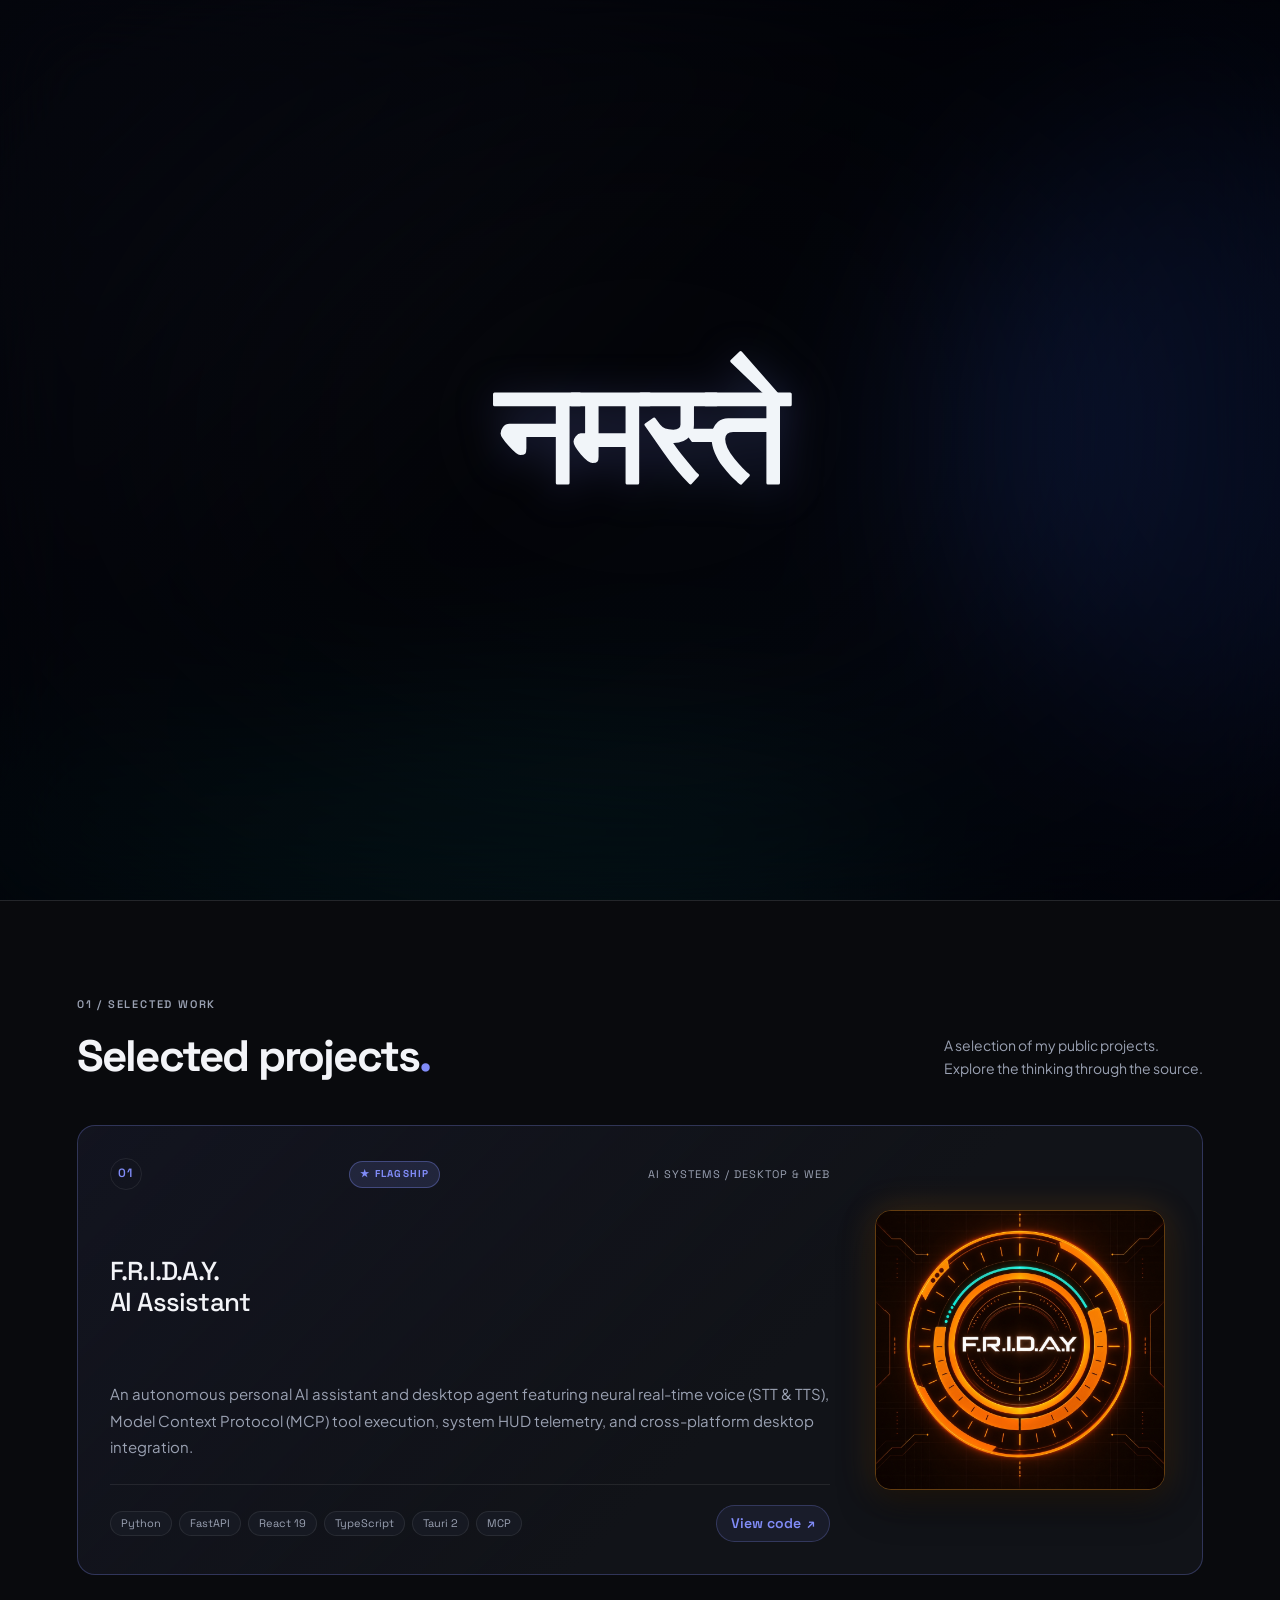
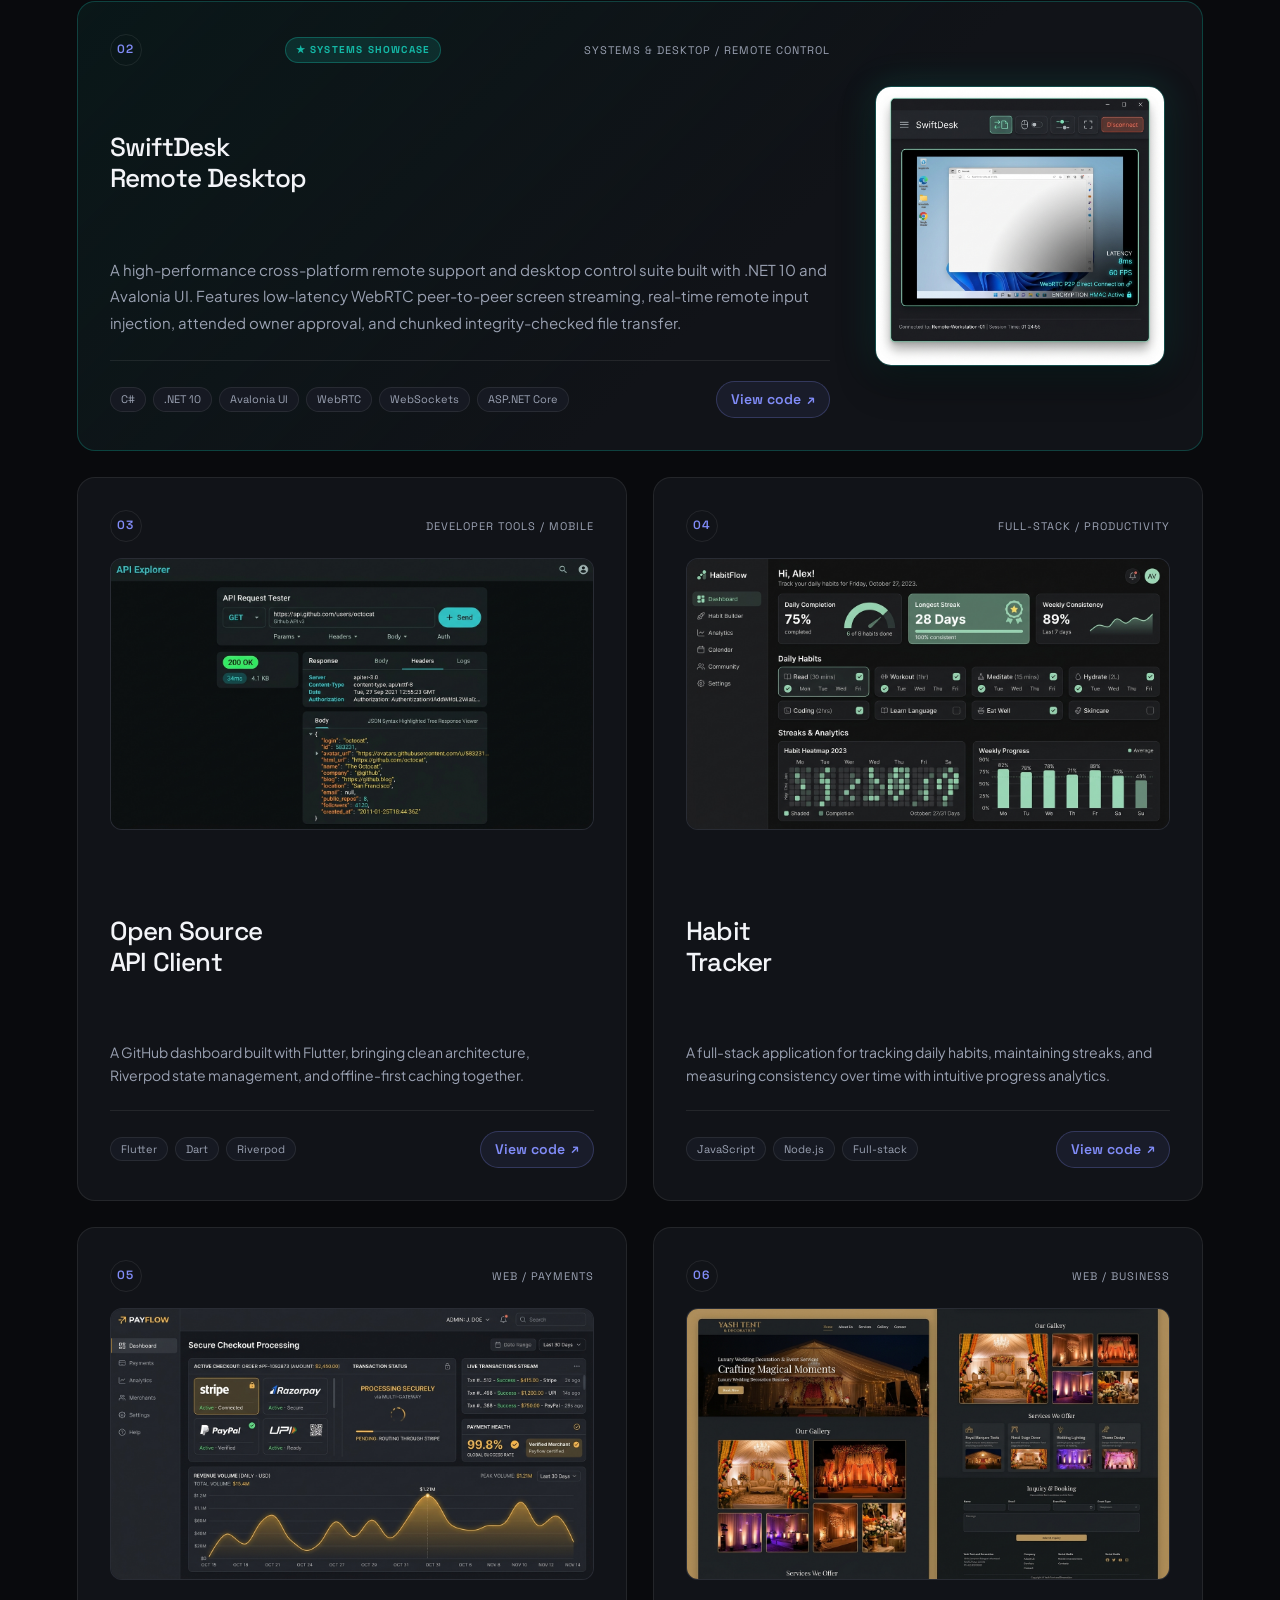
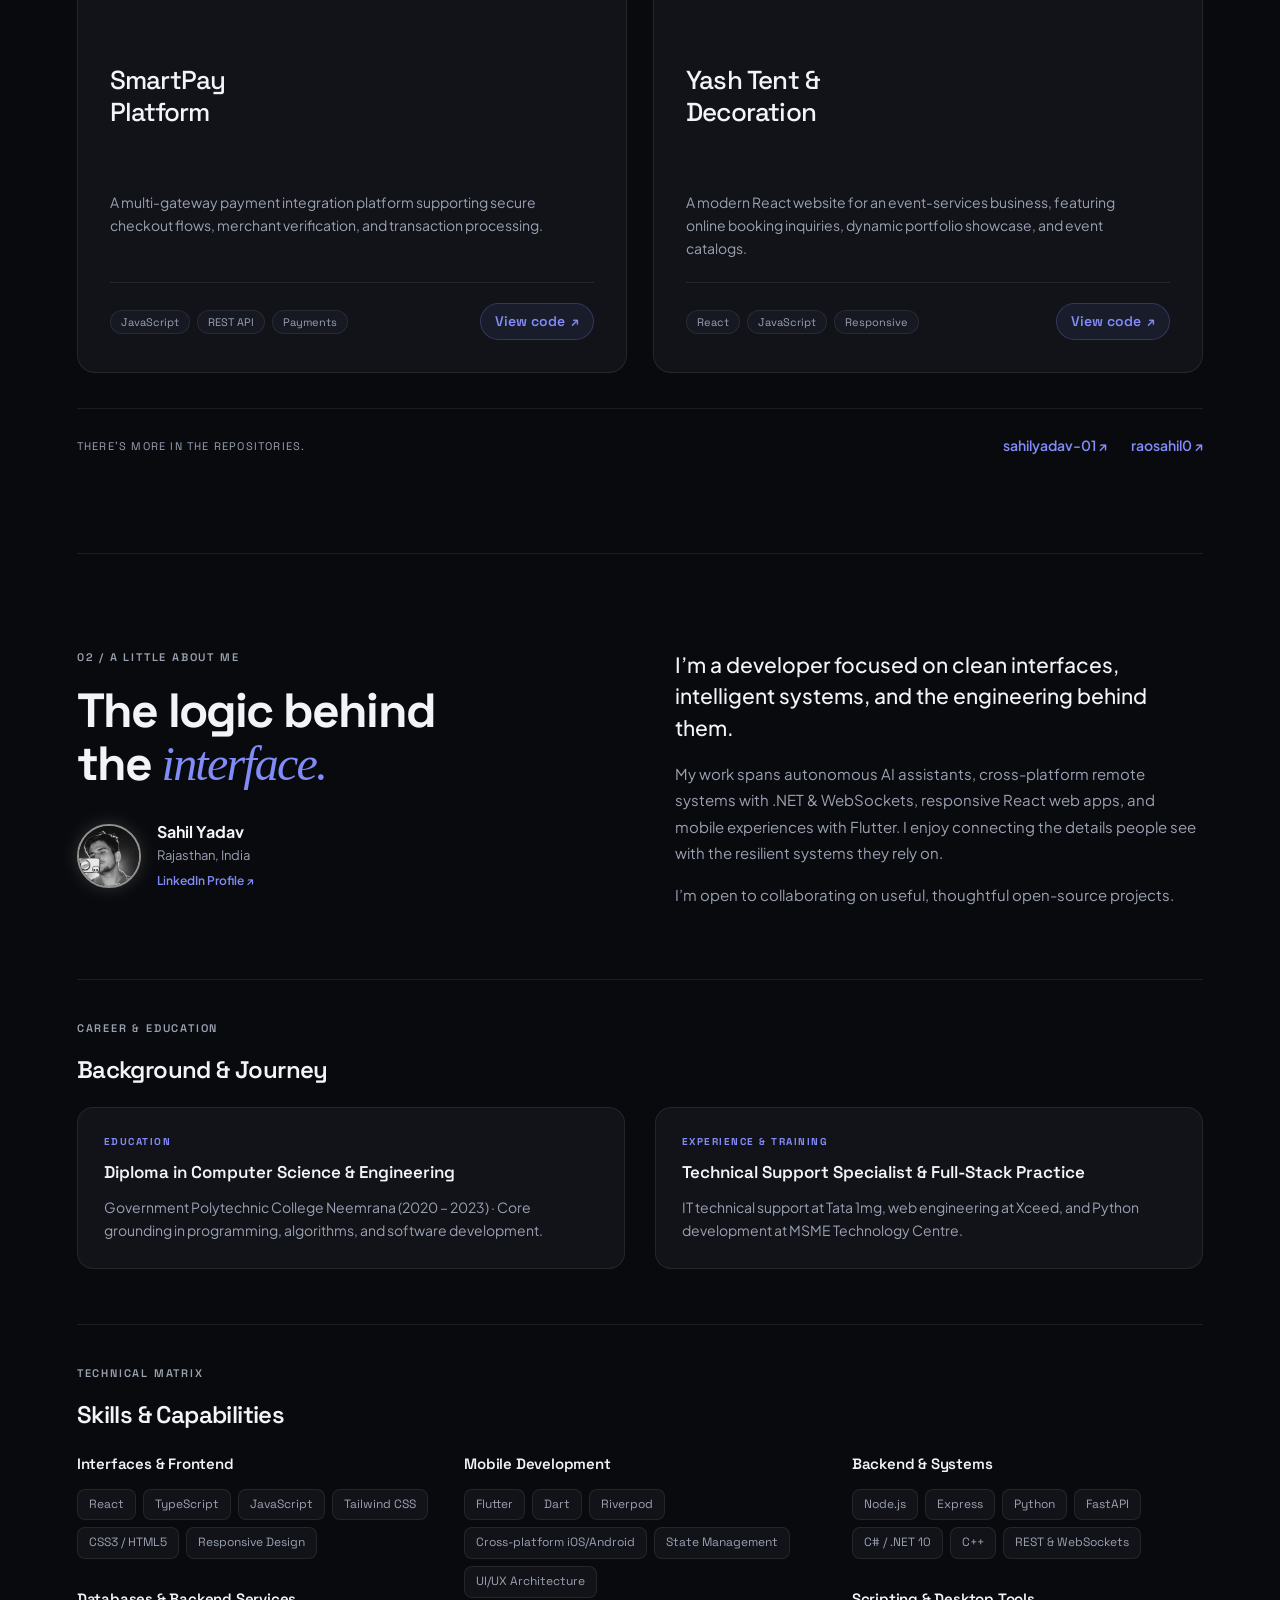
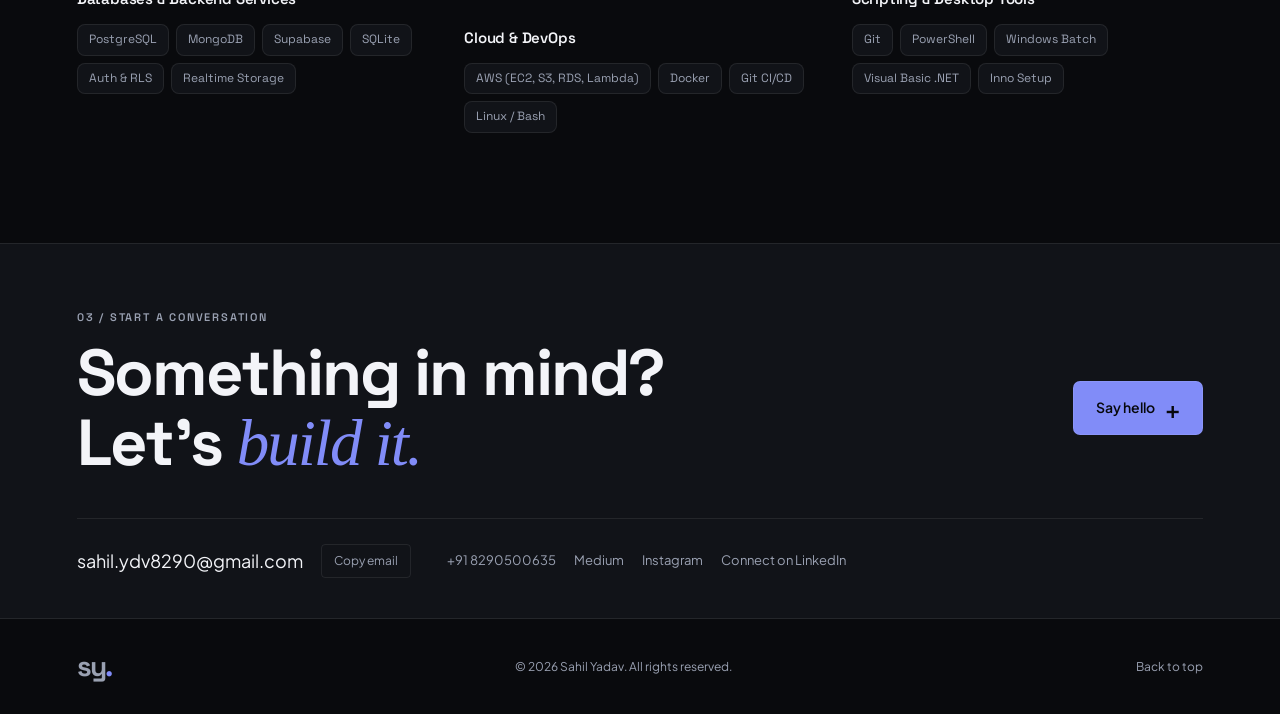
==== index.html @ 68a93dd6 "style: revert contact section and copy email button to original clean styling" ====
<!doctype html>
<html lang="en" data-theme="dark">
<head>
  <meta charset="utf-8">
  <meta name="viewport" content="width=device-width,initial-scale=1">
  <title>Sahil Yadav — Full-Stack, AI Systems &amp; Flutter Developer | Portfolio</title>
  <meta name="description" content="Official portfolio of Sahil Yadav — Full-Stack, AI Systems, and Flutter Developer in Rajasthan, India. Explore autonomous AI agents, SwiftDesk remote desktop, web apps, and open-source software.">
  <meta name="keywords" content="Sahil Yadav, Sahil Yadav Developer, Sahil Yadav Portfolio, Full Stack Developer, Flutter Developer, AI Engineer, Python FastAPI, React, Node.js, C# .NET, Rajasthan India">
  <meta name="author" content="Sahil Yadav">
  <meta name="robots" content="index, follow, max-snippet:-1, max-image-preview:large, max-video-preview:-1">
  <meta name="theme-color" content="#101110">
  <link rel="canonical" href="https://sahilyadav-portfolio.vercel.app/">

  <!-- Google Search Console Verification -->
  <meta name="google-site-verification" content="google6fce84cfe983184e">

  <!-- Open Graph / Facebook / LinkedIn / Discord -->
  <meta property="og:type" content="website">
  <meta property="og:site_name" content="Sahil Yadav Portfolio">
  <meta property="og:url" content="https://sahilyadav-portfolio.vercel.app/">
  <meta property="og:title" content="Sahil Yadav — Full-Stack, AI Systems &amp; Flutter Developer">
  <meta property="og:description" content="Explore autonomous AI assistants, SwiftDesk remote desktop, web applications, and mobile projects built by Sahil Yadav.">
  <meta property="og:image" content="https://sahilyadav-portfolio.vercel.app/assets/friday-core.jpg">
  <meta property="og:image:alt" content="Sahil Yadav Developer Portfolio Showcase">
  <meta property="og:locale" content="en_US">

  <!-- Twitter Card -->
  <meta name="twitter:card" content="summary_large_image">
  <meta name="twitter:url" content="https://sahilyadav-portfolio.vercel.app/">
  <meta name="twitter:title" content="Sahil Yadav — Full-Stack, AI Systems &amp; Flutter Developer">
  <meta name="twitter:description" content="Explore autonomous AI assistants, SwiftDesk remote desktop, web applications, and mobile projects built by Sahil Yadav.">
  <meta name="twitter:image" content="https://sahilyadav-portfolio.vercel.app/assets/friday-core.jpg">

  <!-- Structured Data (JSON-LD) for Search Engines -->
  <script type="application/ld+json">
  {
    "@context": "https://schema.org",
    "@graph": [
      {
        "@type": "WebSite",
        "@id": "https://sahilyadav-portfolio.vercel.app/#website",
        "url": "https://sahilyadav-portfolio.vercel.app/",
        "name": "Sahil Yadav Portfolio",
        "description": "Portfolio of Sahil Yadav — Full-Stack, AI Systems & Flutter Developer",
        "inLanguage": "en-US"
      },
      {
        "@type": "Person",
        "@id": "https://sahilyadav-portfolio.vercel.app/#person",
        "name": "Sahil Yadav",
        "url": "https://sahilyadav-portfolio.vercel.app/",
        "jobTitle": "Full-Stack & AI Systems Developer",
        "sameAs": [
          "https://github.com/sahilyadav-01",
          "https://www.linkedin.com/in/sahil-yadav-54a984214/"
        ],
        "knowsAbout": [
          "Python",
          "FastAPI",
          "React",
          "Flutter",
          "Node.js",
          "TypeScript",
          "C#",
          ".NET",
          "Docker",
          "AWS",
          "PostgreSQL",
          "Supabase",
          "Model Context Protocol",
          "Autonomous AI Agents"
        ],
        "address": {
          "@type": "PostalAddress",
          "addressRegion": "Rajasthan",
          "addressCountry": "IN"
        }
      },
      {
        "@type": "ProfilePage",
        "@id": "https://sahilyadav-portfolio.vercel.app/#profilepage",
        "url": "https://sahilyadav-portfolio.vercel.app/",
        "name": "Sahil Yadav — Developer Profile",
        "mainEntity": {
          "@id": "https://sahilyadav-portfolio.vercel.app/#person"
        }
      }
    ]
  }
  </script>

  <link rel="icon" href="favicon.svg" type="image/svg+xml">
  <link rel="stylesheet" href="styles.css"><link rel="stylesheet" href="refined.css">
  <script src="script.js?v=2" defer></script>
</head>
<body class="intro-active">
  <div class="welcome-screen" id="welcome-screen" role="status" aria-label="Welcome. Hello." tabindex="0">
    <div class="welcome-glow welcome-glow-side" aria-hidden="true"></div>
    <div class="welcome-glow welcome-glow-bottom" aria-hidden="true"></div>
    <svg class="welcome-hello" viewBox="0 0 520 210" aria-hidden="true">
      <text class="hello-outline" x="50%" y="68%" text-anchor="middle">Hello</text>
      <text class="hello-fill" x="50%" y="68%" text-anchor="middle">Hello</text>
    </svg>
  </div>
  <a class="skip" href="#main">Skip to content</a>
  <header class="header wrap">
    <a class="logo" href="#" aria-label="Sahil Yadav home">sy<span>.</span></a>
    <nav aria-label="Main navigation"><a href="#work">Work</a><a href="#about">About</a><a class="nav-contact" href="#contact">Let’s talk <span aria-hidden="true">+</span></a><button class="theme-toggle" id="theme-toggle" type="button" aria-label="Switch to light theme" aria-pressed="false"><span aria-hidden="true">◐</span> <span id="theme-label">Light</span></button></nav>
  </header>
  <main id="main">
    <section class="hero wrap" aria-labelledby="hero-title">
      <div class="hero-layout">
        <div class="hero-copy">
          <div class="hero-status-pill">
            <span class="status-pulse" aria-hidden="true"></span>
            <span class="status-label">AVAILABLE FOR NEW OPPORTUNITIES</span>
          </div>
          <h1 id="hero-title">Sahil Yadav<span class="lime">.</span></h1>
          <p class="hero-statement">From the first pixel<br>to the <span class="serif">last line of code.</span></p>
          <p class="hero-description">I build considered web, mobile, and autonomous AI experiences.<br>Clean interfaces. Thoughtful architecture. Useful software.</p>
          <div class="hero-actions">
            <a class="button" href="#work"><span>Discover my work</span> <span class="btn-arrow" aria-hidden="true">→</span></a>
            <a class="secondary-button" href="#contact">Get in touch</a>
          </div>
          <div class="hero-location">RAJASTHAN, INDIA <span> / </span> BUILDING ACROSS WEB, MOBILE &amp; AI</div>
        </div>
        <aside class="profile-card" aria-label="Developer profile">
          <div class="card-caption"><span>THE DEVELOPER</span><span>01 / SY</span></div>
          <div class="profile-avatar-wrap">
            <img class="profile-avatar" src="assets/sahil-profile-cropped.jpg" alt="Portrait of Sahil Yadav" width="180" height="180" fetchpriority="high">
            <span class="avatar-glow" aria-hidden="true"></span>
          </div>
          <h2>Sahil Yadav</h2>
          <p>Developer. Problem solver. Builder.</p>
          <div class="profile-stack"><span>React</span><span>Flutter</span><span>Node.js</span><span>Python</span><span>C# / .NET</span></div>
          <div class="profile-card-footer"><span>Open-source work</span><a href="https://github.com/sahilyadav-01" target="_blank" rel="noopener noreferrer">Explore GitHub ↗</a></div>
        </aside>
      </div>
      <div class="hero-foot"><span>DESIGNED WITH INTENT. BUILT WITH CARE.</span><span>SCROLL TO DISCOVER ↓</span></div>
    </section>
    <div class="stack-strip" aria-label="Core technologies"><div class="wrap"><span>React</span><span class="asterisk" aria-hidden="true">✳</span><span>Python</span><span class="asterisk" aria-hidden="true">✳</span><span>Flutter</span><span class="asterisk" aria-hidden="true">✳</span><span>Node.js</span><span class="asterisk" aria-hidden="true">✳</span><span>TypeScript</span><span class="asterisk" aria-hidden="true">✳</span><span>C# / .NET</span><span class="asterisk" aria-hidden="true">✳</span><span>C++</span><span class="asterisk" aria-hidden="true">✳</span><span>AWS</span><span class="asterisk" aria-hidden="true">✳</span><span>Docker</span><span class="asterisk" aria-hidden="true">✳</span><span>PostgreSQL</span><span class="asterisk" aria-hidden="true">✳</span><span>Supabase</span></div></div>
    <section id="work" class="work wrap" aria-labelledby="work-title">
      <div class="section-head"><div><p class="eyebrow">01 / SELECTED WORK</p><h2 id="work-title">Selected projects<span class="lime">.</span></h2></div><p>A selection of my public projects.<br>Explore the thinking through the source.</p></div>
      <div class="projects">
        <article class="project featured has-media">
          <div class="project-main">
            <div class="project-top"><span class="project-index">01</span><span class="featured-badge">★ FLAGSHIP</span><span class="category">AI SYSTEMS / DESKTOP &amp; WEB</span></div>
            <div class="project-title"><h3>F.R.I.D.A.Y.<br>AI Assistant</h3></div>
            <p>An autonomous personal AI assistant and desktop agent featuring neural real-time voice (STT &amp; TTS), Model Context Protocol (MCP) tool execution, system HUD telemetry, and cross-platform desktop integration.</p>
            <div class="project-bottom"><div class="tags"><span>Python</span><span>FastAPI</span><span>React 19</span><span>TypeScript</span><span>Tauri 2</span><span>MCP</span></div><a class="code-link" href="https://github.com/sahilyadav-01/Project-Friday" target="_blank" rel="noopener noreferrer"><span>View code</span> <span class="arrow-diag" aria-hidden="true">↗</span><span class="sr-only"> for F.R.I.D.A.Y. AI Assistant (opens in a new tab)</span></a></div>
          </div>
          <div class="project-media">
            <img src="assets/friday-core.jpg" alt="F.R.I.D.A.Y. Neural Core HUD Preview" width="280" height="280" loading="lazy">
          </div>
        </article>
        <article class="project featured has-media">
          <div class="project-main">
            <div class="project-top"><span class="project-index">02</span><span class="featured-badge">★ SYSTEMS SHOWCASE</span><span class="category">SYSTEMS &amp; DESKTOP / REMOTE CONTROL</span></div>
            <div class="project-title"><h3>SwiftDesk<br>Remote Desktop</h3></div>
            <p>A high-performance cross-platform remote support and desktop control suite built with .NET 10 and Avalonia UI. Features low-latency WebRTC peer-to-peer screen streaming, real-time remote input injection, attended owner approval, and chunked integrity-checked file transfer.</p>
            <div class="project-bottom"><div class="tags"><span>C#</span><span>.NET 10</span><span>Avalonia UI</span><span>WebRTC</span><span>WebSockets</span><span>ASP.NET Core</span></div><a class="code-link" href="https://github.com/sahilyadav-01/SwiftDesk" target="_blank" rel="noopener noreferrer"><span>View code</span> <span class="arrow-diag" aria-hidden="true">↗</span><span class="sr-only"> for SwiftDesk Remote Desktop (opens in a new tab)</span></a></div>
          </div>
          <div class="project-media">
            <img src="assets/swiftdesk-preview.jpg" alt="SwiftDesk Remote Desktop Session Preview" width="280" height="280" loading="lazy">
          </div>
        </article>
        <article class="project">
          <div class="project-top"><span class="project-index">03</span><span class="category">DEVELOPER TOOLS / MOBILE</span></div>
          <div class="project-thumb">
            <img src="assets/apiclient-preview.jpg" alt="Open Source API Client Preview" width="560" height="315" loading="lazy">
          </div>
          <div class="project-title"><h3>Open Source<br>API Client</h3></div>
          <p>A GitHub dashboard built with Flutter, bringing clean architecture, Riverpod state management, and offline-first caching together.</p>
          <div class="project-bottom"><div class="tags"><span>Flutter</span><span>Dart</span><span>Riverpod</span></div><a class="code-link" href="https://github.com/sahilyadav-01/Open-Source-API-Client" target="_blank" rel="noopener noreferrer"><span>View code</span> <span class="arrow-diag" aria-hidden="true">↗</span><span class="sr-only"> for Open Source API Client (opens in a new tab)</span></a></div>
        </article>
        <article class="project">
          <div class="project-top"><span class="project-index">04</span><span class="category">FULL-STACK / PRODUCTIVITY</span></div>
          <div class="project-thumb">
            <img src="assets/habittracker-preview.jpg" alt="Habit Tracker Dashboard Preview" width="560" height="315" loading="lazy">
          </div>
          <div class="project-title"><h3>Habit<br>Tracker</h3></div>
          <p>A full-stack application for tracking daily habits, maintaining streaks, and measuring consistency over time with intuitive progress analytics.</p>
          <div class="project-bottom"><div class="tags"><span>JavaScript</span><span>Node.js</span><span>Full-stack</span></div><a class="code-link" href="https://github.com/sahilyadav-01/habit-tracker" target="_blank" rel="noopener noreferrer"><span>View code</span> <span class="arrow-diag" aria-hidden="true">↗</span><span class="sr-only"> for Habit Tracker (opens in a new tab)</span></a></div>
        </article>
        <article class="project">
          <div class="project-top"><span class="project-index">05</span><span class="category">WEB / PAYMENTS</span></div>
          <div class="project-thumb">
            <img src="assets/smartpay-preview.jpg" alt="SmartPay Platform Preview" width="560" height="315" loading="lazy">
          </div>
          <div class="project-title"><h3>SmartPay<br>Platform</h3></div>
          <p>A multi-gateway payment integration platform supporting secure checkout flows, merchant verification, and transaction processing.</p>
          <div class="project-bottom"><div class="tags"><span>JavaScript</span><span>REST API</span><span>Payments</span></div><a class="code-link" href="https://github.com/sahilyadav-01/SmartPay-Multi-Gateway-Payment-Integration-Platform" target="_blank" rel="noopener noreferrer"><span>View code</span> <span class="arrow-diag" aria-hidden="true">↗</span><span class="sr-only"> for SmartPay (opens in a new tab)</span></a></div>
        </article>
        <article class="project">
          <div class="project-top"><span class="project-index">06</span><span class="category">WEB / BUSINESS</span></div>
          <div class="project-thumb">
            <img src="assets/yashtent-preview.jpg" alt="Yash Tent &amp; Decoration Website Preview" width="560" height="315" loading="lazy">
          </div>
          <div class="project-title"><h3>Yash Tent &amp;<br>Decoration</h3></div>
          <p>A modern React website for an event-services business, featuring online booking inquiries, dynamic portfolio showcase, and event catalogs.</p>
          <div class="project-bottom"><div class="tags"><span>React</span><span>JavaScript</span><span>Responsive</span></div><a class="code-link" href="https://github.com/sahilyadav-01/Yash-Tent-Light-Decoration" target="_blank" rel="noopener noreferrer"><span>View code</span> <span class="arrow-diag" aria-hidden="true">↗</span><span class="sr-only"> for Yash Tent &amp; Light Decoration (opens in a new tab)</span></a></div>
        </article>
      </div>
      <div class="work-footer"><span>THERE’S MORE IN THE REPOSITORIES.</span><a href="https://github.com/sahilyadav-01" target="_blank" rel="noopener noreferrer">sahilyadav-01 ↗</a><a href="https://github.com/raosahil0" target="_blank" rel="noopener noreferrer">raosahil0 ↗</a></div>
    </section>
    <section id="about" class="about wrap" aria-labelledby="about-title">
      <div class="about-top">
        <div class="about-intro">
          <p class="eyebrow">02 / A LITTLE ABOUT ME</p>
          <h2 id="about-title">The logic behind<br>the <span class="serif">interface.</span></h2>
          <div class="identity">
            <img src="assets/sahil-profile-cropped.jpg" alt="Portrait of Sahil Yadav" width="64" height="64" loading="lazy">
            <div>
              <strong>Sahil Yadav</strong>
              <span>Rajasthan, India</span>
              <a href="https://www.linkedin.com/in/sahil-yadav-54a984214/" target="_blank" rel="noopener noreferrer" class="identity-badge">LinkedIn Profile ↗</a>
            </div>
          </div>
        </div>
        <div class="about-bio">
          <p class="about-lead">I’m a developer focused on clean interfaces, intelligent systems, and the engineering behind them.</p>
          <p>My work spans autonomous AI assistants, cross-platform remote systems with .NET &amp; WebSockets, responsive React web apps, and mobile experiences with Flutter. I enjoy connecting the details people see with the resilient systems they rely on.</p>
          <p>I’m open to collaborating on useful, thoughtful open-source projects.</p>
        </div>
      </div>

      <div class="about-journey">
        <div class="section-subhead">
          <p class="eyebrow">CAREER &amp; EDUCATION</p>
          <h3>Background &amp; Journey</h3>
        </div>
        <div class="about-journey-grid">
          <div class="journey-item">
            <span class="journey-tag">EDUCATION</span>
            <h4>Diploma in Computer Science &amp; Engineering</h4>
            <p>Government Polytechnic College Neemrana (2020 – 2023) · Core grounding in programming, algorithms, and software development.</p>
          </div>
          <div class="journey-item">
            <span class="journey-tag">EXPERIENCE &amp; TRAINING</span>
            <h4>Technical Support Specialist &amp; Full-Stack Practice</h4>
            <p>IT technical support at Tata 1mg, web engineering at Xceed, and Python development at MSME Technology Centre.</p>
          </div>
        </div>
      </div>

      <div class="about-skills">
        <div class="section-subhead">
          <p class="eyebrow">TECHNICAL MATRIX</p>
          <h3>Skills &amp; Capabilities</h3>
        </div>
        <div class="skills-full">
          <div class="skill-col">
            <div class="skill-group">
              <h4>Interfaces &amp; Frontend</h4>
              <div class="skill-chips">
                <span>React</span><span>TypeScript</span><span>JavaScript</span><span>Tailwind CSS</span><span>CSS3 / HTML5</span><span>Responsive Design</span>
              </div>
            </div>
            <div class="skill-group">
              <h4>Databases &amp; Backend Services</h4>
              <div class="skill-chips">
                <span>PostgreSQL</span><span>MongoDB</span><span>Supabase</span><span>SQLite</span><span>Auth &amp; RLS</span><span>Realtime Storage</span>
              </div>
            </div>
          </div>
          <div class="skill-col">
            <div class="skill-group">
              <h4>Mobile Development</h4>
              <div class="skill-chips">
                <span>Flutter</span><span>Dart</span><span>Riverpod</span><span>Cross-platform iOS/Android</span><span>State Management</span><span>UI/UX Architecture</span>
              </div>
            </div>
            <div class="skill-group">
              <h4>Cloud &amp; DevOps</h4>
              <div class="skill-chips">
                <span>AWS (EC2, S3, RDS, Lambda)</span><span>Docker</span><span>Git CI/CD</span><span>Linux / Bash</span>
              </div>
            </div>
          </div>
          <div class="skill-col">
            <div class="skill-group">
              <h4>Backend &amp; Systems</h4>
              <div class="skill-chips">
                <span>Node.js</span><span>Express</span><span>Python</span><span>FastAPI</span><span>C# / .NET 10</span><span>C++</span><span>REST &amp; WebSockets</span>
              </div>
            </div>
            <div class="skill-group">
              <h4>Scripting &amp; Desktop Tools</h4>
              <div class="skill-chips">
                <span>Git</span><span>PowerShell</span><span>Windows Batch</span><span>Visual Basic .NET</span><span>Inno Setup</span>
              </div>
            </div>
          </div>
        </div>
      </div>
    </section>
    <section id="contact" class="contact" aria-labelledby="contact-title"><div class="wrap"><p class="eyebrow">03 / START A CONVERSATION</p><div class="contact-heading"><h2 id="contact-title">Something in mind?<br>Let’s <span class="serif">build it.</span></h2><a class="contact-button" href="mailto:sahil.ydv8290@gmail.com">Say hello <span aria-hidden="true">+</span></a></div><div class="contact-bottom"><a class="email" href="mailto:sahil.ydv8290@gmail.com">sahil.ydv8290@gmail.com</a><button id="copy-email" type="button">Copy email</button><span id="copy-status" role="status"></span><a href="tel:+918290500635">+91 8290500635</a><a href="https://medium.com/@raosahil8290" target="_blank" rel="noopener noreferrer">Medium</a><a href="https://www.instagram.com/raosahil._0/" target="_blank" rel="noopener noreferrer">Instagram</a><a class="linkedin" href="https://www.linkedin.com/in/sahil-yadav-54a984214/" target="_blank" rel="noopener noreferrer">Connect on LinkedIn</a></div></div></section>
  </main>
  <footer class="wrap footer"><a class="logo" href="#" aria-label="Back to top">sy<span>.</span></a><span>© <span id="year">2026</span> Sahil Yadav. All rights reserved.</span><a href="#main">Back to top</a></footer>
</body>
</html>
---- styles.css ----
@import url('https://fonts.googleapis.com/css2?family=DM+Sans:wght@400;500;600;700&family=Space+Grotesk:wght@400;500;600;700&display=swap');
:root{--bg:#101110;--surface:#191b18;--text:#f3f4ee;--muted:#a8aea2;--line:#35382f;--lime:#d0f278;--heading:'Space Grotesk',Arial,sans-serif;--body:'DM Sans',Arial,sans-serif;color-scheme:dark}
*{box-sizing:border-box}html{scroll-behavior:smooth;scroll-padding-top:35px}body{margin:0;background:var(--bg);color:var(--text);font-family:var(--body);font-size:16px;line-height:1.65}a{color:inherit;text-decoration:none}button{font:inherit}a,button{-webkit-tap-highlight-color:transparent}a:focus-visible,button:focus-visible{outline:3px solid var(--lime);outline-offset:6px}a:hover{text-decoration:underline;text-underline-offset:5px}.wrap{width:min(1240px,88%);margin-inline:auto}.header{height:106px;display:flex;justify-content:space-between;align-items:center;border-bottom:1px solid var(--line)}.logo{font-family:var(--heading);font-size:40px;font-weight:700;letter-spacing:-4px;line-height:1}.logo span,.lime{color:var(--lime)}nav{display:flex;align-items:center;gap:40px;font-size:14px}.nav-contact{border:1px solid var(--line);padding:10px 20px;border-radius:30px}.nav-contact span{margin-left:25px;color:var(--lime)}.hero{padding-top:76px}.eyebrow{font-family:var(--heading);font-size:12px;font-weight:500;letter-spacing:2px;display:flex;align-items:center;gap:14px;line-height:1.5;margin:0 0 30px}.line{width:36px;height:1px;background:var(--lime)}h1,h2,h3,p{margin-top:0}h1,h2,h3{font-family:var(--heading);font-weight:500;line-height:1.08;letter-spacing:-2px}h1{font-size:clamp(55px,7.3vw,104px);margin-bottom:38px;letter-spacing:-5px}.serif{font-family:Georgia,'Times New Roman',serif;font-style:italic;font-weight:400}.hero h1 .serif{color:var(--lime)}.hero-bottom{display:flex;justify-content:space-between;align-items:center;padding-bottom:67px}.hero-bottom p{color:var(--muted);font-size:18px;margin-bottom:0;line-height:1.65}.button{display:flex;gap:45px;align-items:center;background:var(--lime);color:var(--bg);padding:17px 25px;border-radius:4px;font-weight:600}.button span{font-size:23px;font-weight:400;line-height:1}.button:hover{background:#defaa2;text-decoration:none}.hero-foot{border-top:1px solid var(--line);display:flex;justify-content:space-between;gap:16px;padding-block:22px;color:var(--muted);font-size:11px;letter-spacing:1.5px}.stack-strip{border-block:1px solid var(--line);background:#161813}.stack-strip .wrap{display:flex;align-items:center;justify-content:space-between;gap:24px;padding-block:24px;font-family:var(--heading);font-size:23px;color:#c5cbbf}.asterisk{color:var(--lime);font-size:23px}.work{padding-block:100px 85px}.section-head{display:flex;justify-content:space-between;align-items:flex-end;gap:30px;margin-bottom:40px}.section-head .eyebrow,.about .eyebrow{color:var(--muted);margin-bottom:20px}h2{font-size:44px;margin-bottom:0;letter-spacing:-1.9px}.section-head>p{color:var(--muted);font-size:14px;margin-bottom:0}.projects{display:grid;grid-template-columns:1fr 1fr;gap:20px}.project{padding:30px;background:var(--surface);border:1px solid var(--line);border-radius:8px;display:flex;flex-direction:column;transition:border-color .2s,transform .2s}.project:hover{border-color:#737e62;transform:translateY(-3px)}.featured{background:#242b1c;border-color:#465137}.project-top{display:flex;justify-content:space-between;gap:15px;align-items:center;color:var(--muted);font-family:var(--heading);font-size:11px;letter-spacing:1px}.project-index{font-size:14px}.project-title{display:flex;align-items:center;gap:30px;min-height:165px}.project-symbol{color:var(--lime);font-family:var(--heading);font-size:38px;letter-spacing:-4px;min-width:76px;text-align:center}.project h3{font-size:34px;letter-spacing:-1.4px;margin:0}.project>p{color:var(--muted);font-size:16px;max-width:470px;margin-bottom:28px}.project-bottom{border-top:1px solid var(--line);padding-top:23px;display:flex;justify-content:space-between;gap:15px;align-items:center;margin-top:auto}.tags{display:flex;gap:8px;flex-wrap:wrap}.tags span{font-size:12px;line-height:1.3;border:1px solid #454a3d;border-radius:4px;padding:6px 9px;color:#c6ccbe}.project-bottom a{font-size:14px;white-space:nowrap}.work-footer{display:flex;gap:26px;align-items:center;margin-top:28px}.work-footer>span{font-size:11px;letter-spacing:1.2px;color:var(--muted);margin-right:auto}.work-footer>a{font-size:14px;text-decoration:underline;text-underline-offset:5px}.about{padding-block:80px 110px;border-top:1px solid var(--line);display:grid;grid-template-columns:1fr 1fr;gap:65px}.about h2{font-size:54px}.about h2 .serif{color:var(--lime)}.identity{display:flex;align-items:center;gap:15px;margin-top:38px}.identity img{border-radius:50%;object-fit:cover;background:var(--surface);filter:grayscale(1)}.identity strong,.identity span{display:block}.identity span{font-size:14px;color:var(--muted)}.about-content>p{color:var(--muted)}.about-content .about-lead{font-size:23px;line-height:1.5;color:var(--text)}.skills{display:grid;grid-template-columns:1fr 1fr;gap:24px;margin-top:35px;border-top:1px solid var(--line);padding-top:30px}.skills h3{font-size:16px;letter-spacing:0;margin-bottom:10px}.skills p{font-size:14px;color:var(--muted);margin-bottom:0}.contact{background:var(--lime);color:#171c11;padding:65px 0 38px}.contact .eyebrow{color:#414d2b}.contact-heading{display:flex;align-items:center;justify-content:space-between;gap:30px}.contact h2{font-size:clamp(48px,5.5vw,76px);letter-spacing:-3px}.contact-button{border:1px solid #77894f;padding:17px 26px;border-radius:4px;white-space:nowrap;display:flex;gap:35px;align-items:center;font-weight:600}.contact-button:hover{background:#bddf65;text-decoration:none}.contact-button span{font-size:24px;line-height:1}.contact-bottom{margin-top:45px;padding-top:25px;border-top:1px solid #94ad58;display:flex;align-items:center;gap:20px;flex-wrap:wrap}.email{font-size:20px}.contact button{background:transparent;color:inherit;border:1px solid #77894f;border-radius:4px;padding:6px 12px;font-size:12px;cursor:pointer}.contact button:hover{background:#bddf65}.linkedin{margin-left:auto;font-size:14px}.contact a:focus-visible,.contact button:focus-visible{outline-color:#171c11}#copy-status{font-size:12px}.footer{min-height:114px;display:flex;justify-content:space-between;align-items:center;gap:25px}.footer>span,.footer>a:last-child{font-size:12px;color:var(--muted)}.footer .logo{font-size:32px}.skip{position:absolute;top:-100px;left:20px;z-index:10;background:var(--lime);color:#101110;padding:10px 20px}.skip:focus{top:10px}.sr-only{position:absolute;width:1px;height:1px;padding:0;margin:-1px;overflow:hidden;clip:rect(0,0,0,0);white-space:nowrap;border:0}
@media(min-width:1500px){.hero{padding-top:95px}.hero-bottom{padding-bottom:85px}}
@media(max-width:900px){.wrap{width:90%}h1{letter-spacing:-3px}.hero{padding-top:55px}.hero-foot .scroll-note{display:none}.section-head{display:block}.section-head>p{margin-top:20px}.project{padding:24px}.project-title{gap:15px}.project-symbol{min-width:50px;font-size:28px}.project h3{font-size:28px}.project-bottom{align-items:flex-start;flex-direction:column}.about{gap:35px}.about h2{font-size:44px}.stack-strip .wrap{gap:12px;font-size:19px}.stack-strip .asterisk{font-size:17px}}
@media(max-width:600px){.header{height:85px}.logo{font-size:34px}nav{gap:22px}nav .nav-contact{border:0;padding:0}nav .nav-contact span{display:none}.hero{padding-top:42px}.eyebrow{font-size:10px;letter-spacing:1.5px}h1{font-size:clamp(43px,10vw,60px);letter-spacing:-2px;line-height:1.13}.hero-bottom{align-items:flex-start;flex-direction:column;gap:25px;padding-bottom:38px}.hero-bottom p{font-size:16px}.hero-foot{flex-direction:column;gap:5px;font-size:10px;padding-block:18px}.button{font-size:14px;padding:14px 20px}.stack-strip .wrap{flex-wrap:wrap;justify-content:center;gap:10px 18px;font-size:16px;padding-block:18px}.stack-strip .asterisk{font-size:13px}.stack-strip .asterisk:last-of-type{display:none}.work{padding-block:60px}h2{font-size:36px;letter-spacing:-1.5px}.projects{grid-template-columns:1fr;gap:16px}.project-title{min-height:145px;gap:25px}.project h3{font-size:32px}.project-bottom{flex-direction:row;align-items:center}.project-symbol{min-width:55px;font-size:30px}.project-top{font-size:10px}.work-footer{flex-wrap:wrap;gap:10px 24px}.work-footer>span{width:100%;margin-bottom:5px}.about{grid-template-columns:1fr;padding-block:55px 65px;gap:30px}.about h2{font-size:44px}.identity{margin-top:25px}.skills{gap:24px 18px}.contact{padding-top:45px}.contact-heading{align-items:flex-start;flex-direction:column;gap:28px}.contact h2{font-size:46px;letter-spacing:-2px}.contact-bottom{gap:14px;margin-top:30px}.email{font-size:17px}.linkedin{margin-left:0;width:100%;margin-top:5px}.footer{gap:15px}.footer>span,.footer>a:last-child{font-size:11px}.tags span{font-size:11px}.project-bottom a{font-size:13px}}
@media(prefers-reduced-motion:reduce){html{scroll-behavior:auto}*,*::before,*::after{transition:none!important}}
---- refined.css ----
/* Refined dual-theme visual system — Ultra Premium Edition */
@import url('https://fonts.googleapis.com/css2?family=Caveat:wght@500&family=Plus+Jakarta+Sans:wght@400;500;600;700&family=Space+Grotesk:wght@500;600;700&display=swap');

:root {
  --bg: #090a0d;
  --surface: #111318;
  --surface-hover: #161922;
  --surface-translucent: rgba(17, 19, 24, 0.75);
  --text: #f3f4f8;
  --muted: #9aa1b2;
  --line: rgba(255, 255, 255, 0.08);
  --line-strong: rgba(255, 255, 255, 0.16);
  --lime: #818cf8;
  --lime-glow: rgba(129, 140, 248, 0.28);
  --soft: #171a23;
  --accent-ink: #07080c;
  --radius-card: 18px;
  --font-heading: 'Space Grotesk', -apple-system, BlinkMacSystemFont, sans-serif;
  --font-body: 'Plus Jakarta Sans', -apple-system, BlinkMacSystemFont, sans-serif;
  color-scheme: dark;
}

html[data-theme="light"] {
  --bg: #f8fafc;
  --surface: #ffffff;
  --surface-hover: #f1f5f9;
  --surface-translucent: rgba(255, 255, 255, 0.85);
  --text: #0f172a;
  --muted: #64748b;
  --line: rgba(15, 23, 42, 0.09);
  --line-strong: rgba(15, 23, 42, 0.18);
  --lime: #4f46e5;
  --lime-glow: rgba(79, 70, 229, 0.2);
  --soft: #f1f5f9;
  --accent-ink: #ffffff;
  color-scheme: light;
}

/* Base resets & typography */
html {
  scroll-behavior: smooth;
  scroll-padding-top: 100px;
}

body {
  background: var(--bg);
  color: var(--text);
  font-family: var(--font-body);
  transition: background-color 0.3s ease, color 0.3s ease;
  overflow-x: hidden;
  text-rendering: optimizeLegibility;
  -webkit-font-smoothing: antialiased;
}

/* Custom Scrollbar */
::-webkit-scrollbar {
  width: 9px;
}
::-webkit-scrollbar-track {
  background: var(--bg);
}
::-webkit-scrollbar-thumb {
  background: var(--line-strong);
  border-radius: 6px;
}
::-webkit-scrollbar-thumb:hover {
  background: var(--muted);
}

body.intro-active {
  overflow: hidden;
}

/* Intro Greeting Animation */
.welcome-screen {
  position: fixed;
  inset: 0;
  z-index: 9999;
  display: grid;
  place-items: center;
  overflow: hidden;
  background: linear-gradient(135deg, #0e111a 0%, #030408 45%, #050811 100%);
  cursor: pointer;
  isolation: isolate;
  opacity: 1;
  visibility: visible;
  transition: opacity 0.85s cubic-bezier(0.4, 0, 0.2, 1), visibility 0.85s;
}

.welcome-screen::after {
  content: "";
  position: absolute;
  inset: -15%;
  z-index: -1;
  background: radial-gradient(ellipse at 50% 48%, transparent 0 17%, #01020880 48%, #010208d4 82%);
  backdrop-filter: blur(44px);
  -webkit-backdrop-filter: blur(44px);
}

.welcome-screen.is-leaving {
  opacity: 0;
  visibility: hidden;
  pointer-events: none;
}

.welcome-glow {
  position: absolute;
  z-index: -2;
  border-radius: 50%;
  filter: blur(100px);
  animation: welcome-drift 5s ease-in-out infinite alternate;
}

.welcome-glow-side {
  width: 50%;
  height: 75%;
  right: -25%;
  top: 10%;
  background: #1e3a8a;
  opacity: 0.38;
}

.welcome-glow-bottom {
  width: 85%;
  height: 30%;
  left: -10%;
  bottom: -15%;
  background: #0f766e;
  opacity: 0.28;
}

.welcome-hello {
  width: min(450px, 72vw);
  height: auto;
  overflow: visible;
  filter: drop-shadow(0 6px 20px rgba(129, 140, 248, 0.25));
}

.welcome-hello text {
  font-family: 'Caveat', cursive;
  font-size: 168px;
  font-weight: 500;
  letter-spacing: -6px;
}

.welcome-screen.long-greeting .welcome-hello text {
  font-size: 124px;
  letter-spacing: -2px;
}

.hello-outline {
  fill: transparent;
  stroke: #f1f5f9;
  stroke-width: 3.5;
  stroke-linecap: round;
  stroke-linejoin: round;
  stroke-dasharray: 1050;
  stroke-dashoffset: 1050;
  animation: write-hello 2.1s 0.2s cubic-bezier(0.55, 0.05, 0.2, 1) forwards;
}

.hello-fill {
  fill: #f1f5f9;
  stroke: transparent;
  opacity: 0;
  animation: fill-hello 0.5s 1.75s ease forwards;
}

@keyframes write-hello {
  to { stroke-dashoffset: 0; }
}

@keyframes fill-hello {
  to { opacity: 1; }
}

@keyframes welcome-drift {
  to { transform: translate3d(2%, 3%, 0) scale(1.06); }
}

/* Layout Container */
.wrap {
  width: min(1200px, 88%);
  margin-inline: auto;
}

/* Glassmorphism Sticky Header */
.header {
  height: 84px;
  display: flex;
  justify-content: space-between;
  align-items: center;
  position: sticky;
  top: 0;
  z-index: 1000;
  background: var(--surface-translucent);
  backdrop-filter: blur(20px);
  -webkit-backdrop-filter: blur(20px);
  border-bottom: 1px solid var(--line);
  transition: all 0.3s ease;
}

.logo {
  font-family: var(--font-heading);
  font-size: 34px;
  font-weight: 700;
  letter-spacing: -2px;
  color: var(--text);
  display: inline-flex;
  align-items: baseline;
}

.logo span {
  color: var(--lime);
}

nav {
  display: flex;
  align-items: center;
  gap: 32px;
  font-size: 14px;
  font-weight: 500;
}

nav a {
  color: var(--muted);
  transition: color 0.2s ease;
}

nav a:hover {
  color: var(--text);
  text-decoration: none;
}

.nav-contact {
  border: 1px solid var(--line-strong) !important;
  padding: 8px 18px !important;
  border-radius: 30px !important;
  background: var(--surface) !important;
  transition: all 0.2s ease !important;
}

.nav-contact:hover {
  border-color: var(--lime) !important;
  color: var(--lime) !important;
  box-shadow: 0 0 16px var(--lime-glow) !important;
}

.theme-toggle {
  display: inline-flex;
  align-items: center;
  gap: 8px;
  color: var(--text);
  border: 1px solid var(--line);
  border-radius: 30px;
  padding: 8px 15px;
  background: var(--surface);
  cursor: pointer;
  font-size: 13px;
  font-weight: 500;
  transition: all 0.2s ease;
}

.theme-toggle:hover {
  border-color: var(--lime);
  transform: translateY(-1px);
  box-shadow: 0 4px 14px rgba(0, 0, 0, 0.12);
}

.theme-toggle > span:first-child {
  font-size: 17px;
  line-height: 1;
  color: var(--lime);
}

/* Hero Section */
.hero {
  padding-top: 75px;
  position: relative;
}

.hero-layout {
  display: grid;
  grid-template-columns: minmax(0, 1.6fr) minmax(300px, 1fr);
  gap: 65px;
  align-items: center;
  padding-bottom: 70px;
}

/* Status Pill */
.hero-status-pill {
  display: inline-flex;
  align-items: center;
  gap: 10px;
  padding: 6px 14px;
  background: rgba(129, 140, 248, 0.08);
  border: 1px solid rgba(129, 140, 248, 0.25);
  border-radius: 30px;
  font-size: 11px;
  font-family: var(--font-heading);
  letter-spacing: 1.2px;
  color: var(--lime);
  font-weight: 600;
  margin-bottom: 22px;
}

.status-pulse {
  width: 8px;
  height: 8px;
  border-radius: 50%;
  background: #10b981;
  box-shadow: 0 0 0 0 rgba(16, 185, 129, 0.7);
  animation: pulse-ring 2s cubic-bezier(0.4, 0, 0.6, 1) infinite;
}

@keyframes pulse-ring {
  0% {
    transform: scale(0.95);
    box-shadow: 0 0 0 0 rgba(16, 185, 129, 0.7);
  }
  70% {
    transform: scale(1);
    box-shadow: 0 0 0 8px rgba(16, 185, 129, 0);
  }
  100% {
    transform: scale(0.95);
    box-shadow: 0 0 0 0 rgba(16, 185, 129, 0);
  }
}

h1 {
  font-family: var(--font-heading);
  font-size: clamp(52px, 6.2vw, 84px);
  line-height: 1.06;
  letter-spacing: -3.5px;
  margin-bottom: 22px;
  font-weight: 700;
}

.hero-statement {
  font-family: var(--font-heading);
  font-size: clamp(26px, 3vw, 40px);
  line-height: 1.25;
  letter-spacing: -1px;
  margin-bottom: 22px;
  color: var(--text);
}

.hero-statement .serif {
  background: linear-gradient(135deg, var(--lime) 0%, #38bdf8 100%);
  -webkit-background-clip: text;
  -webkit-text-fill-color: transparent;
  font-style: italic;
  font-weight: 500;
}

.hero-description {
  font-size: 16px;
  color: var(--muted);
  line-height: 1.8;
  margin-bottom: 34px;
  max-width: 580px;
}

.hero-actions {
  display: flex;
  align-items: center;
  gap: 20px;
}

.button {
  display: inline-flex;
  align-items: center;
  gap: 12px;
  background: var(--lime);
  color: var(--accent-ink);
  border-radius: 10px;
  padding: 14px 26px;
  font-size: 14px;
  font-weight: 600;
  border: 1px solid transparent;
  box-shadow: 0 8px 24px var(--lime-glow);
  transition: all 0.25s cubic-bezier(0.16, 1, 0.3, 1);
  text-decoration: none;
}

.button:hover {
  transform: translateY(-2px);
  filter: brightness(1.1);
  box-shadow: 0 12px 32px var(--lime-glow);
  text-decoration: none;
}

.btn-arrow {
  transition: transform 0.2s ease;
}

.button:hover .btn-arrow {
  transform: translateX(4px);
}

.secondary-button {
  display: inline-flex;
  align-items: center;
  font-size: 14px;
  font-weight: 600;
  color: var(--text);
  padding: 13px 22px;
  border-radius: 10px;
  border: 1px solid var(--line);
  background: var(--surface);
  transition: all 0.2s ease;
  text-decoration: none;
}

.secondary-button:hover {
  border-color: var(--lime);
  background: var(--surface-hover);
  text-decoration: none;
  transform: translateY(-2px);
}

.hero-location {
  font-size: 11px;
  letter-spacing: 1.4px;
  color: var(--muted);
  margin-top: 36px;
  font-family: var(--font-heading);
}

.hero-location span {
  padding: 0 8px;
  color: var(--lime);
}

/* Floating Profile Card */
.profile-card {
  position: relative;
  border: 1px solid var(--line);
  border-radius: 22px;
  padding: 30px;
  background: linear-gradient(145deg, var(--surface), var(--soft) 100%);
  text-align: center;
  box-shadow: 0 20px 50px rgba(0, 0, 0, 0.35);
  transform: rotate(1.5deg);
  transition: transform 0.35s ease, box-shadow 0.35s ease, border-color 0.35s ease;
}

.profile-card:hover {
  transform: rotate(0deg) translateY(-5px);
  border-color: var(--lime);
  box-shadow: 0 25px 60px rgba(0, 0, 0, 0.45), 0 0 30px var(--lime-glow);
}

.card-caption {
  display: flex;
  justify-content: space-between;
  font-size: 10px;
  letter-spacing: 1.5px;
  color: var(--muted);
  font-family: var(--font-heading);
  font-weight: 600;
}

.profile-avatar-wrap {
  position: relative;
  width: 170px;
  height: 170px;
  margin: 24px auto 18px;
}

.profile-avatar {
  width: 100%;
  height: 100%;
  border-radius: 50%;
  object-fit: cover;
  object-position: center;
  position: relative;
  z-index: 2;
  border: 4px solid var(--surface);
  box-shadow: 0 10px 30px rgba(0, 0, 0, 0.4);
}

.avatar-glow {
  position: absolute;
  inset: -6px;
  border-radius: 50%;
  background: linear-gradient(135deg, var(--lime), #38bdf8);
  opacity: 0.55;
  filter: blur(12px);
  z-index: 1;
}

.profile-card h2 {
  font-size: 26px;
  letter-spacing: -0.8px;
  margin: 0;
  font-family: var(--font-heading);
}

.profile-card > p {
  font-size: 13px;
  color: var(--muted);
  margin: 8px 0 20px;
}

.profile-stack {
  display: flex;
  justify-content: center;
  flex-wrap: wrap;
  gap: 8px;
}

.profile-stack span {
  font-size: 11px;
  font-family: var(--font-heading);
  background: var(--surface);
  border: 1px solid var(--line);
  border-radius: 20px;
  padding: 5px 12px;
  color: var(--muted);
}

.profile-card-footer {
  display: flex;
  justify-content: space-between;
  align-items: center;
  border-top: 1px solid var(--line);
  margin-top: 24px;
  padding-top: 16px;
  font-size: 12px;
  color: var(--muted);
}

.profile-card-footer a {
  color: var(--lime);
  font-weight: 600;
  text-decoration: none;
}

.profile-card-footer a:hover {
  text-decoration: underline;
}

.hero-foot {
  border-top: 1px solid var(--line);
  display: flex;
  justify-content: space-between;
  padding-block: 20px;
  color: var(--muted);
  font-size: 11px;
  letter-spacing: 1.5px;
  font-family: var(--font-heading);
}

/* Stack Strip */
.stack-strip {
  background: var(--surface);
  border-block: 1px solid var(--line);
}

.stack-strip .wrap {
  display: flex;
  align-items: center;
  justify-content: center;
  flex-wrap: wrap;
  gap: 14px 28px;
  padding-block: 22px;
  font-family: var(--font-heading);
  font-size: 17px;
  font-weight: 500;
  color: var(--muted);
}

.stack-strip .wrap span:not(.asterisk):hover {
  color: var(--text);
  transform: translateY(-1px);
  transition: all 0.2s;
}

.stack-strip .asterisk {
  color: var(--lime);
  font-size: 12px;
}

/* Work / Projects Section */
.work {
  padding-block: 95px;
}

.section-head {
  display: flex;
  justify-content: space-between;
  align-items: flex-end;
  gap: 30px;
  margin-bottom: 45px;
}

.eyebrow {
  font-size: 11px;
  font-family: var(--font-heading);
  letter-spacing: 1.8px;
  color: var(--lime);
  font-weight: 600;
  margin-bottom: 12px;
}

h2 {
  font-family: var(--font-heading);
  font-size: 44px;
  letter-spacing: -1.8px;
  margin: 0;
  font-weight: 700;
}

.projects {
  display: grid;
  grid-template-columns: repeat(2, 1fr);
  gap: 26px;
}

.project {
  background: var(--surface);
  border: 1px solid var(--line);
  border-radius: var(--radius-card);
  padding: 32px;
  display: flex;
  flex-direction: column;
  transition: transform 0.3s cubic-bezier(0.16, 1, 0.3, 1), border-color 0.3s ease, box-shadow 0.3s ease;
  position: relative;
}

.project:hover {
  transform: translateY(-6px);
  border-color: var(--lime);
  box-shadow: 0 20px 45px rgba(0, 0, 0, 0.3), 0 0 25px var(--lime-glow);
}

/* Featured Projects */
.project.featured {
  grid-column: 1 / -1;
  background: linear-gradient(135deg, rgba(129, 140, 248, 0.08), var(--surface) 60%);
  border-color: rgba(129, 140, 248, 0.28);
}

.project:nth-child(2).featured {
  background: linear-gradient(135deg, rgba(20, 184, 166, 0.08), var(--surface) 60%);
  border-color: rgba(20, 184, 166, 0.28);
}

.project.has-media {
  display: grid;
  grid-template-columns: minmax(0, 1.5fr) minmax(240px, 300px);
  gap: 40px;
  align-items: center;
}

.project.has-media .project-main {
  display: flex;
  flex-direction: column;
  height: 100%;
}

.project.has-media .project-main > p {
  font-size: 15px;
  color: var(--muted);
  line-height: 1.75;
  margin-bottom: 24px;
}

.project.has-media .project-media {
  display: flex;
  justify-content: center;
  align-items: center;
}

.project.has-media .project-media img {
  width: 100%;
  max-width: 290px;
  aspect-ratio: 1/1;
  object-fit: cover;
  border-radius: 16px;
  border: 1px solid rgba(255, 140, 0, 0.35);
  box-shadow: 0 16px 36px rgba(0, 0, 0, 0.45), 0 0 35px rgba(255, 140, 0, 0.2);
  transition: transform 0.35s ease, box-shadow 0.35s ease, border-color 0.35s;
}

.project.has-media:hover .project-media img {
  transform: scale(1.03);
  border-color: rgba(255, 140, 0, 0.65);
  box-shadow: 0 20px 48px rgba(0, 0, 0, 0.55), 0 0 45px rgba(255, 140, 0, 0.35);
}

.project:nth-child(2).has-media .project-media img {
  border-color: rgba(20, 184, 166, 0.35);
  box-shadow: 0 16px 36px rgba(0, 0, 0, 0.45), 0 0 35px rgba(20, 184, 166, 0.2);
}

.project:nth-child(2).has-media:hover .project-media img {
  border-color: rgba(20, 184, 166, 0.65);
  box-shadow: 0 20px 48px rgba(0, 0, 0, 0.55), 0 0 45px rgba(20, 184, 166, 0.35);
}

/* Thumbnail for Standard Projects */
.project-thumb {
  width: 100%;
  aspect-ratio: 16/9;
  border-radius: 12px;
  overflow: hidden;
  margin: 16px 0 20px;
  border: 1px solid var(--line);
  background: var(--soft);
}

.project-thumb img {
  width: 100%;
  height: 100%;
  object-fit: cover;
  display: block;
  transition: transform 0.4s ease, filter 0.4s ease;
}

.project:hover .project-thumb img {
  transform: scale(1.05);
}

.project-top {
  display: flex;
  align-items: center;
  gap: 12px;
  color: var(--muted);
  font-family: var(--font-heading);
  font-size: 11px;
  letter-spacing: 1px;
}

.project-index {
  font-size: 12px;
  font-weight: 600;
  border: 1px solid var(--line);
  border-radius: 50%;
  width: 32px;
  height: 32px;
  display: grid;
  place-items: center;
  color: var(--lime);
}

.featured-badge {
  font-size: 10px;
  font-family: var(--font-heading);
  letter-spacing: 1.2px;
  font-weight: 700;
  padding: 4px 10px;
  border-radius: 20px;
  background: rgba(129, 140, 248, 0.15);
  color: var(--lime);
  border: 1px solid rgba(129, 140, 248, 0.35);
  display: inline-flex;
  align-items: center;
}

.project:nth-child(2) .featured-badge {
  background: rgba(20, 184, 166, 0.15);
  color: #14b8a6;
  border-color: rgba(20, 184, 166, 0.35);
}

.project-title {
  margin: 14px 0 12px;
}

.project h3 {
  font-family: var(--font-heading);
  font-size: 26px;
  letter-spacing: -0.8px;
  line-height: 1.2;
  margin: 0;
  color: var(--text);
}

.project > p {
  font-size: 14px;
  color: var(--muted);
  line-height: 1.65;
  margin-bottom: 22px;
}

.project-bottom {
  border-top: 1px solid var(--line);
  padding-top: 20px;
  display: flex;
  justify-content: space-between;
  align-items: center;
  gap: 16px;
  margin-top: auto;
}

.tags {
  display: flex;
  gap: 7px;
  flex-wrap: wrap;
}

.tags span {
  font-size: 11px;
  font-family: var(--font-heading);
  border: 1px solid var(--line);
  border-radius: 20px;
  padding: 4px 10px;
  color: var(--muted);
  background: var(--surface-hover);
}

/* Code Link Pill Button */
.code-link {
  display: inline-flex;
  align-items: center;
  gap: 6px;
  font-size: 13px;
  font-family: var(--font-heading);
  font-weight: 600;
  color: var(--lime);
  border: 1px solid rgba(129, 140, 248, 0.25);
  background: rgba(129, 140, 248, 0.08);
  padding: 6px 14px;
  border-radius: 20px;
  text-decoration: none;
  white-space: nowrap;
  transition: all 0.2s ease;
}

.code-link:hover {
  background: var(--lime);
  color: var(--accent-ink);
  border-color: var(--lime);
  box-shadow: 0 4px 16px var(--lime-glow);
  text-decoration: none;
}

.code-link .arrow-diag {
  font-size: 13px;
  transition: transform 0.2s ease;
}

.code-link:hover .arrow-diag {
  transform: translate(2px, -2px);
}

.work-footer {
  display: flex;
  gap: 24px;
  align-items: center;
  margin-top: 35px;
  padding-top: 25px;
  border-top: 1px solid var(--line);
}

.work-footer > span {
  font-size: 11px;
  letter-spacing: 1.2px;
  color: var(--muted);
  font-family: var(--font-heading);
  margin-right: auto;
}

.work-footer > a {
  font-size: 14px;
  font-weight: 600;
  color: var(--lime);
  text-decoration: none;
}

.work-footer > a:hover {
  text-decoration: underline;
}

/* About Section */
.about {
  padding-block: 95px 110px;
  border-top: 1px solid var(--line);
  display: flex;
  flex-direction: column;
  gap: 55px;
}

.about-top {
  display: grid;
  grid-template-columns: 1fr 1fr;
  gap: 70px;
  align-items: start;
}

.about-intro h2 {
  font-size: 48px;
  line-height: 1.1;
  margin-bottom: 24px;
}

.identity {
  display: flex;
  align-items: center;
  gap: 16px;
  margin-top: 28px;
}

.identity img {
  border-radius: 50%;
  object-fit: cover;
  border: 2px solid var(--lime);
  box-shadow: 0 0 16px var(--lime-glow);
}

.identity strong {
  display: block;
  font-size: 16px;
}

.identity span {
  font-size: 13px;
  color: var(--muted);
  display: block;
}

.identity-badge {
  display: inline-flex;
  align-items: center;
  gap: 4px;
  font-size: 12px;
  color: var(--lime);
  font-weight: 600;
  margin-top: 4px;
  text-decoration: none;
}

.identity-badge:hover {
  text-decoration: underline;
}

.about-bio .about-lead {
  font-size: 21px;
  line-height: 1.5;
  color: var(--text);
  margin-bottom: 18px;
  font-weight: 500;
}

.about-bio p {
  color: var(--muted);
  font-size: 15px;
  line-height: 1.75;
  margin-bottom: 16px;
}

/* Journey Grid */
.about-journey {
  border-top: 1px solid var(--line);
  padding-top: 40px;
}

.about-journey-grid {
  display: grid;
  grid-template-columns: 1fr 1fr;
  gap: 30px;
}

.journey-item {
  background: var(--surface);
  border: 1px solid var(--line);
  border-radius: 16px;
  padding: 26px;
  transition: all 0.25s ease;
}

.journey-item:hover {
  border-color: var(--lime);
  transform: translateY(-3px);
  box-shadow: 0 12px 30px rgba(0, 0, 0, 0.2);
}

.journey-tag {
  font-size: 10px;
  font-family: var(--font-heading);
  letter-spacing: 1.5px;
  color: var(--lime);
  font-weight: 700;
  display: block;
  margin-bottom: 8px;
}

.journey-item h4 {
  font-size: 17px;
  font-family: var(--font-heading);
  margin: 0 0 10px;
  color: var(--text);
  font-weight: 600;
}

.journey-item p {
  font-size: 14px;
  color: var(--muted);
  margin: 0;
  line-height: 1.65;
}

/* Technical Matrix / Interactive Skill Chips */
.about-skills {
  border-top: 1px solid var(--line);
  padding-top: 40px;
}

.about-skills .section-subhead,
.about-journey .section-subhead {
  margin-bottom: 24px;
}

.about-skills .section-subhead h3,
.about-journey .section-subhead h3 {
  font-size: 24px;
  font-family: var(--font-heading);
  color: var(--text);
  margin: 0;
  font-weight: 600;
  letter-spacing: -0.6px;
}

.skills-full {
  display: grid;
  grid-template-columns: repeat(3, 1fr);
  gap: 32px 36px;
}

.skill-col {
  display: flex;
  flex-direction: column;
  gap: 28px;
}

.skill-group h4 {
  font-size: 15px;
  font-family: var(--font-heading);
  letter-spacing: -0.2px;
  margin: 0 0 12px;
  color: var(--text);
  font-weight: 600;
}

.skill-chips {
  display: flex;
  flex-wrap: wrap;
  gap: 7px;
}

.skill-chips span {
  font-size: 12px;
  font-family: var(--font-heading);
  background: var(--surface);
  border: 1px solid var(--line);
  border-radius: 8px;
  padding: 5px 11px;
  color: var(--muted);
  transition: all 0.2s ease;
  cursor: default;
}

.skill-chips span:hover {
  color: var(--text);
  border-color: var(--lime);
  background: var(--surface-hover);
  transform: translateY(-2px);
  box-shadow: 0 4px 12px rgba(0, 0, 0, 0.15);
}

/* Contact Section */
.contact {
  background: var(--surface);
  color: var(--text);
  border-block: 1px solid var(--line);
  padding-block: 65px 40px;
}

.contact .eyebrow {
  color: var(--muted);
}

.contact-heading {
  display: flex;
  align-items: center;
  justify-content: space-between;
  gap: 30px;
}

.contact h2 {
  font-size: 65px;
  letter-spacing: -2px;
}

.contact h2 .serif {
  color: var(--lime);
}

.contact-button {
  border: 1px solid var(--line);
  background: var(--lime);
  color: var(--accent-ink);
  border-radius: 7px;
  padding: 14px 22px;
  font-size: 14px;
  font-weight: 600;
  display: inline-flex;
  align-items: center;
  gap: 10px;
  text-decoration: none;
}

.contact-button:hover {
  background: var(--lime);
  filter: brightness(1.08);
  text-decoration: none;
}

.contact-bottom {
  border-top: 1px solid var(--line);
  margin-top: 40px;
  padding-top: 25px;
  display: flex;
  align-items: center;
  gap: 18px;
  flex-wrap: wrap;
}

.contact-bottom .email {
  font-size: 18px;
  color: var(--text);
  text-decoration: none;
}

.contact-bottom > a {
  font-size: 13px;
  color: var(--muted);
  text-decoration: none;
}

.contact-bottom > a:hover {
  color: var(--lime);
}

.contact button {
  background: transparent;
  border: 1px solid var(--line);
  color: var(--muted);
  border-radius: 4px;
  padding: 6px 12px;
  font-size: 12px;
  cursor: pointer;
}

.contact button:hover {
  background: var(--soft);
}

.contact a:focus-visible,
.contact button:focus-visible {
  outline-color: var(--lime);
}

.linkedin {
  margin-left: 0;
}

/* Footer */
.footer {
  min-height: 95px;
  display: flex;
  justify-content: space-between;
  align-items: center;
  gap: 20px;
  color: var(--muted);
  font-size: 13px;
}

.footer .logo {
  font-size: 28px;
}

.footer a {
  color: var(--muted);
  text-decoration: none;
}

.footer a:hover {
  color: var(--text);
}

/* Responsive Breakpoints */
@media (max-width: 1024px) {
  .hero-layout {
    gap: 40px;
  }
  .skills-full {
    grid-template-columns: repeat(2, 1fr);
    gap: 30px;
  }
}

@media (max-width: 860px) {
  .header {
    height: 74px;
  }
  nav {
    gap: 20px;
  }
  nav > a.nav-contact {
    display: none;
  }
  .hero {
    padding-top: 45px;
  }
  .hero-layout {
    grid-template-columns: 1fr;
    gap: 40px;
    padding-bottom: 40px;
  }
  .profile-card {
    transform: none;
    max-width: 440px;
    margin: 0 auto;
  }
  .projects {
    grid-template-columns: 1fr;
  }
  .project.has-media {
    grid-template-columns: 1fr;
    gap: 25px;
  }
  .project.has-media .project-media {
    order: 2;
  }
  .project.has-media .project-media img {
    max-width: 240px;
  }
  .about-top {
    grid-template-columns: 1fr;
    gap: 30px;
  }
  .about-journey-grid {
    grid-template-columns: 1fr;
    gap: 20px;
  }
  .skills-full {
    grid-template-columns: 1fr;
    gap: 25px;
  }
  .contact-heading {
    flex-direction: column;
    align-items: flex-start;
    gap: 24px;
  }
}

@media (max-width: 480px) {
  h1 {
    font-size: 48px;
    letter-spacing: -2px;
  }
  .hero-statement {
    font-size: 28px;
  }
  .hero-actions {
    flex-direction: column;
    align-items: stretch;
    gap: 12px;
  }
  .hero-actions .button,
  .hero-actions .secondary-button {
    justify-content: center;
  }
  .project {
    padding: 24px;
  }
  .contact h2 {
    font-size: 40px;
  }
}

@media (prefers-reduced-motion: reduce) {
  .welcome-glow,
  .hello-outline,
  .hello-fill,
  .status-pulse {
    animation: none;
  }
  .hello-outline {
    stroke-dashoffset: 0;
  }
  .hello-fill {
    opacity: 1;
  }
  .welcome-screen {
    transition-duration: 0.2s;
  }
  * {
    transition: none !important;
  }
}
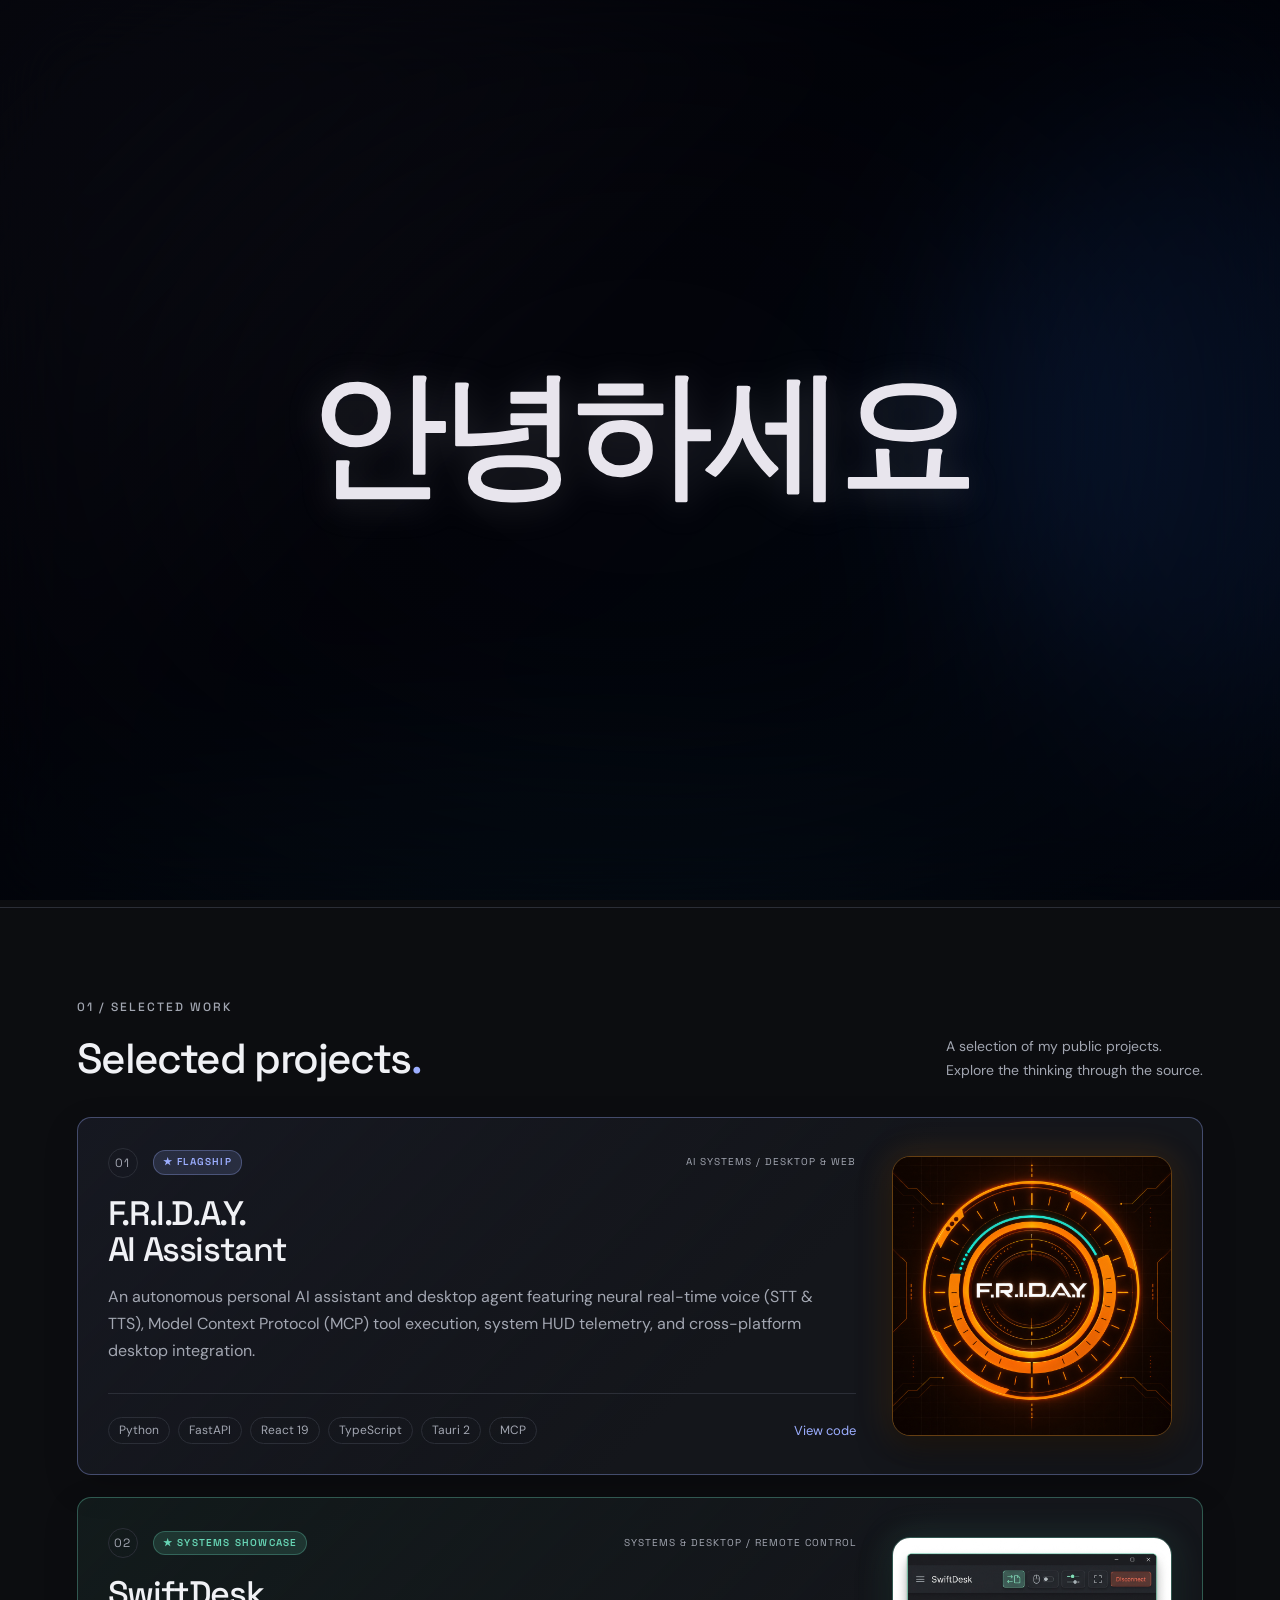
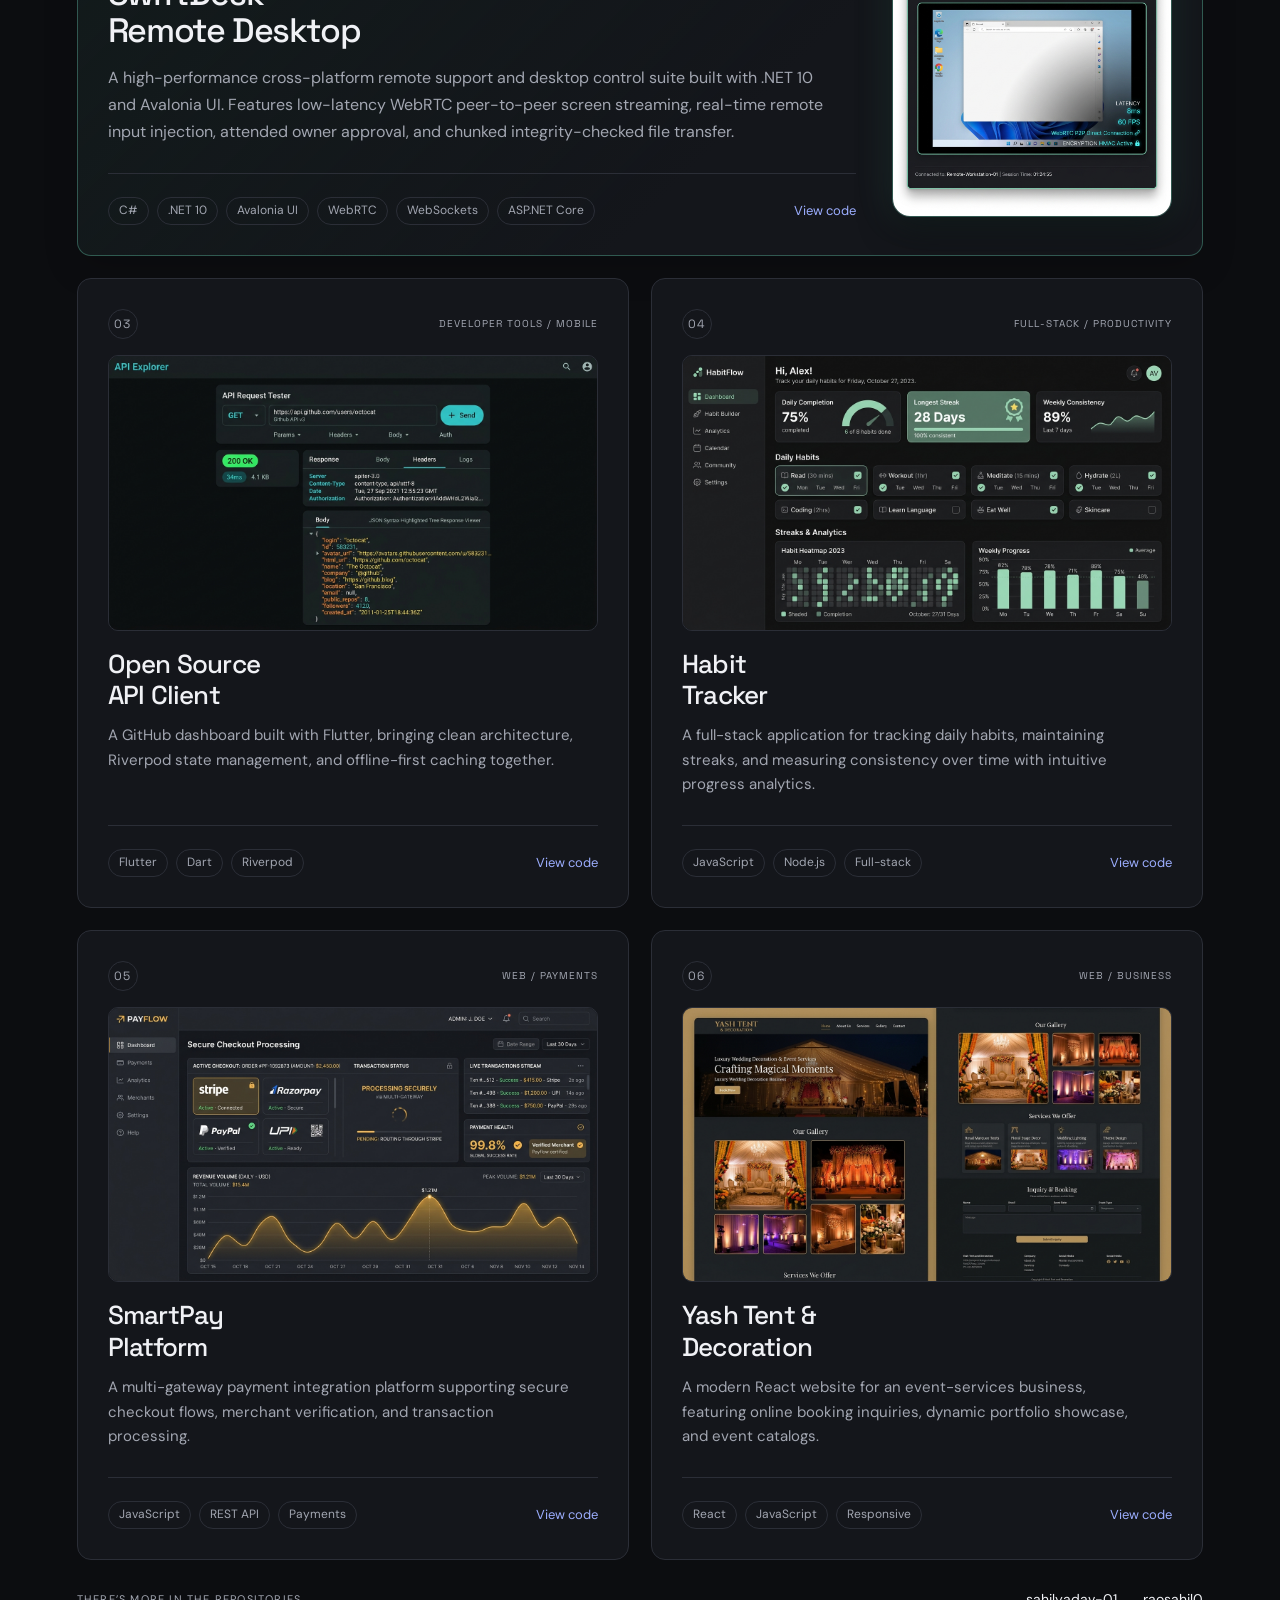
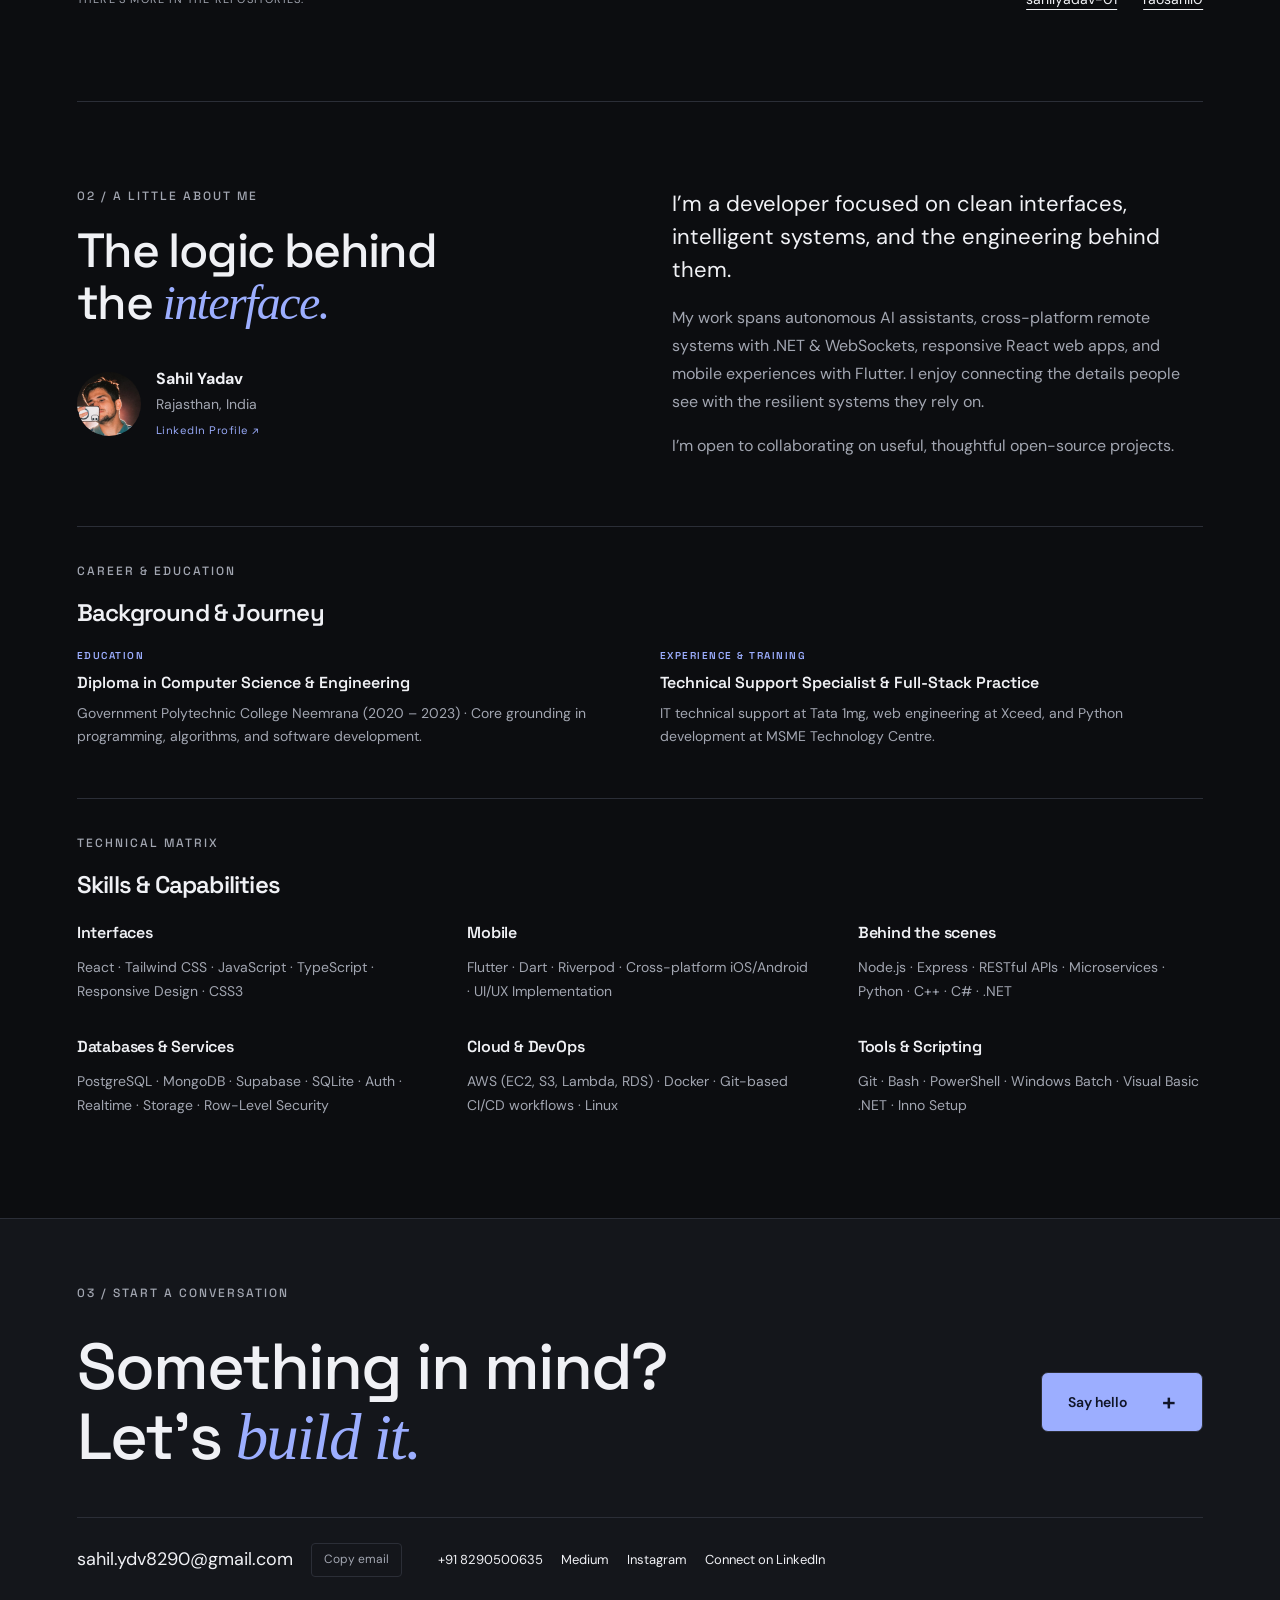
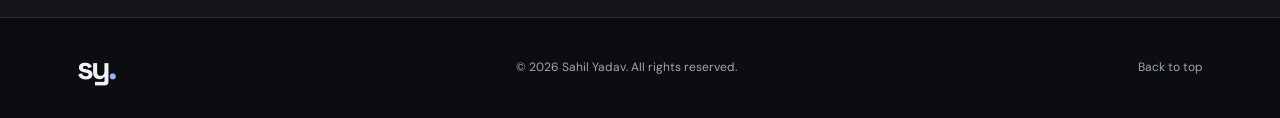
==== commit 43cefad0: "fix: restore clean layout and responsive sizing for perfect Chrome desktop rendering" ====
--- a/index.html
+++ b/index.html
@@ -111,33 +111,22 @@
     <section class="hero wrap" aria-labelledby="hero-title">
       <div class="hero-layout">
         <div class="hero-copy">
-          <div class="hero-status-pill">
-            <span class="status-pulse" aria-hidden="true"></span>
-            <span class="status-label">AVAILABLE FOR NEW OPPORTUNITIES</span>
-          </div>
+          <div class="eyebrow"><span class="line"></span> FULL-STACK, AI &amp; FLUTTER DEVELOPER</div>
           <h1 id="hero-title">Sahil Yadav<span class="lime">.</span></h1>
           <p class="hero-statement">From the first pixel<br>to the <span class="serif">last line of code.</span></p>
           <p class="hero-description">I build considered web, mobile, and autonomous AI experiences.<br>Clean interfaces. Thoughtful architecture. Useful software.</p>
-          <div class="hero-actions">
-            <a class="button" href="#work"><span>Discover my work</span> <span class="btn-arrow" aria-hidden="true">→</span></a>
-            <a class="secondary-button" href="#contact">Get in touch</a>
-          </div>
+          <div class="hero-actions"><a class="button" href="#work">Discover my work</a><a class="secondary-button" href="#contact">Get in touch</a></div>
           <div class="hero-location">RAJASTHAN, INDIA <span> / </span> BUILDING ACROSS WEB, MOBILE &amp; AI</div>
         </div>
         <aside class="profile-card" aria-label="Developer profile">
           <div class="card-caption"><span>THE DEVELOPER</span><span>01 / SY</span></div>
-          <div class="profile-avatar-wrap">
-            <img class="profile-avatar" src="assets/sahil-profile-cropped.jpg" alt="Portrait of Sahil Yadav" width="180" height="180" fetchpriority="high">
-            <span class="avatar-glow" aria-hidden="true"></span>
-          </div>
-          <h2>Sahil Yadav</h2>
-          <p>Developer. Problem solver. Builder.</p>
+          <img class="profile-avatar" src="assets/sahil-profile-cropped.jpg" alt="Portrait of Sahil Yadav" width="180" height="180" fetchpriority="high">
+          <h2>Sahil Yadav</h2><p>Developer. Problem solver. Builder.</p>
           <div class="profile-stack"><span>React</span><span>Flutter</span><span>Node.js</span><span>Python</span><span>C# / .NET</span></div>
-          <div class="profile-card-footer"><span>Open-source work</span><a href="https://github.com/sahilyadav-01" target="_blank" rel="noopener noreferrer">Explore GitHub ↗</a></div>
+          <div class="profile-card-footer"><span>Open-source work</span><a href="https://github.com/sahilyadav-01" target="_blank" rel="noopener noreferrer">Explore GitHub</a></div>
         </aside>
       </div>
-      <div class="hero-foot"><span>DESIGNED WITH INTENT. BUILT WITH CARE.</span><span>SCROLL TO DISCOVER ↓</span></div>
-    </section>
+      <div class="hero-foot"><span>DESIGNED WITH INTENT. BUILT WITH CARE.</span><span>SCROLL TO DISCOVER</span></div>    </section>
     <div class="stack-strip" aria-label="Core technologies"><div class="wrap"><span>React</span><span class="asterisk" aria-hidden="true">✳</span><span>Python</span><span class="asterisk" aria-hidden="true">✳</span><span>Flutter</span><span class="asterisk" aria-hidden="true">✳</span><span>Node.js</span><span class="asterisk" aria-hidden="true">✳</span><span>TypeScript</span><span class="asterisk" aria-hidden="true">✳</span><span>C# / .NET</span><span class="asterisk" aria-hidden="true">✳</span><span>C++</span><span class="asterisk" aria-hidden="true">✳</span><span>AWS</span><span class="asterisk" aria-hidden="true">✳</span><span>Docker</span><span class="asterisk" aria-hidden="true">✳</span><span>PostgreSQL</span><span class="asterisk" aria-hidden="true">✳</span><span>Supabase</span></div></div>
     <section id="work" class="work wrap" aria-labelledby="work-title">
       <div class="section-head"><div><p class="eyebrow">01 / SELECTED WORK</p><h2 id="work-title">Selected projects<span class="lime">.</span></h2></div><p>A selection of my public projects.<br>Explore the thinking through the source.</p></div>
@@ -147,7 +136,7 @@
             <div class="project-top"><span class="project-index">01</span><span class="featured-badge">★ FLAGSHIP</span><span class="category">AI SYSTEMS / DESKTOP &amp; WEB</span></div>
             <div class="project-title"><h3>F.R.I.D.A.Y.<br>AI Assistant</h3></div>
             <p>An autonomous personal AI assistant and desktop agent featuring neural real-time voice (STT &amp; TTS), Model Context Protocol (MCP) tool execution, system HUD telemetry, and cross-platform desktop integration.</p>
-            <div class="project-bottom"><div class="tags"><span>Python</span><span>FastAPI</span><span>React 19</span><span>TypeScript</span><span>Tauri 2</span><span>MCP</span></div><a class="code-link" href="https://github.com/sahilyadav-01/Project-Friday" target="_blank" rel="noopener noreferrer"><span>View code</span> <span class="arrow-diag" aria-hidden="true">↗</span><span class="sr-only"> for F.R.I.D.A.Y. AI Assistant (opens in a new tab)</span></a></div>
+            <div class="project-bottom"><div class="tags"><span>Python</span><span>FastAPI</span><span>React 19</span><span>TypeScript</span><span>Tauri 2</span><span>MCP</span></div><a href="https://github.com/sahilyadav-01/Project-Friday" target="_blank" rel="noopener noreferrer">View code<span class="sr-only"> for F.R.I.D.A.Y. AI Assistant (opens in a new tab)</span></a></div>
           </div>
           <div class="project-media">
             <img src="assets/friday-core.jpg" alt="F.R.I.D.A.Y. Neural Core HUD Preview" width="280" height="280" loading="lazy">
@@ -158,7 +147,7 @@
             <div class="project-top"><span class="project-index">02</span><span class="featured-badge">★ SYSTEMS SHOWCASE</span><span class="category">SYSTEMS &amp; DESKTOP / REMOTE CONTROL</span></div>
             <div class="project-title"><h3>SwiftDesk<br>Remote Desktop</h3></div>
             <p>A high-performance cross-platform remote support and desktop control suite built with .NET 10 and Avalonia UI. Features low-latency WebRTC peer-to-peer screen streaming, real-time remote input injection, attended owner approval, and chunked integrity-checked file transfer.</p>
-            <div class="project-bottom"><div class="tags"><span>C#</span><span>.NET 10</span><span>Avalonia UI</span><span>WebRTC</span><span>WebSockets</span><span>ASP.NET Core</span></div><a class="code-link" href="https://github.com/sahilyadav-01/SwiftDesk" target="_blank" rel="noopener noreferrer"><span>View code</span> <span class="arrow-diag" aria-hidden="true">↗</span><span class="sr-only"> for SwiftDesk Remote Desktop (opens in a new tab)</span></a></div>
+            <div class="project-bottom"><div class="tags"><span>C#</span><span>.NET 10</span><span>Avalonia UI</span><span>WebRTC</span><span>WebSockets</span><span>ASP.NET Core</span></div><a href="https://github.com/sahilyadav-01/SwiftDesk" target="_blank" rel="noopener noreferrer">View code<span class="sr-only"> for SwiftDesk Remote Desktop (opens in a new tab)</span></a></div>
           </div>
           <div class="project-media">
             <img src="assets/swiftdesk-preview.jpg" alt="SwiftDesk Remote Desktop Session Preview" width="280" height="280" loading="lazy">
@@ -171,7 +160,7 @@
           </div>
           <div class="project-title"><h3>Open Source<br>API Client</h3></div>
           <p>A GitHub dashboard built with Flutter, bringing clean architecture, Riverpod state management, and offline-first caching together.</p>
-          <div class="project-bottom"><div class="tags"><span>Flutter</span><span>Dart</span><span>Riverpod</span></div><a class="code-link" href="https://github.com/sahilyadav-01/Open-Source-API-Client" target="_blank" rel="noopener noreferrer"><span>View code</span> <span class="arrow-diag" aria-hidden="true">↗</span><span class="sr-only"> for Open Source API Client (opens in a new tab)</span></a></div>
+          <div class="project-bottom"><div class="tags"><span>Flutter</span><span>Dart</span><span>Riverpod</span></div><a href="https://github.com/sahilyadav-01/Open-Source-API-Client" target="_blank" rel="noopener noreferrer">View code<span class="sr-only"> for Open Source API Client (opens in a new tab)</span></a></div>
         </article>
         <article class="project">
           <div class="project-top"><span class="project-index">04</span><span class="category">FULL-STACK / PRODUCTIVITY</span></div>
@@ -180,7 +169,7 @@
           </div>
           <div class="project-title"><h3>Habit<br>Tracker</h3></div>
           <p>A full-stack application for tracking daily habits, maintaining streaks, and measuring consistency over time with intuitive progress analytics.</p>
-          <div class="project-bottom"><div class="tags"><span>JavaScript</span><span>Node.js</span><span>Full-stack</span></div><a class="code-link" href="https://github.com/sahilyadav-01/habit-tracker" target="_blank" rel="noopener noreferrer"><span>View code</span> <span class="arrow-diag" aria-hidden="true">↗</span><span class="sr-only"> for Habit Tracker (opens in a new tab)</span></a></div>
+          <div class="project-bottom"><div class="tags"><span>JavaScript</span><span>Node.js</span><span>Full-stack</span></div><a href="https://github.com/sahilyadav-01/habit-tracker" target="_blank" rel="noopener noreferrer">View code<span class="sr-only"> for Habit Tracker (opens in a new tab)</span></a></div>
         </article>
         <article class="project">
           <div class="project-top"><span class="project-index">05</span><span class="category">WEB / PAYMENTS</span></div>
@@ -189,7 +178,7 @@
           </div>
           <div class="project-title"><h3>SmartPay<br>Platform</h3></div>
           <p>A multi-gateway payment integration platform supporting secure checkout flows, merchant verification, and transaction processing.</p>
-          <div class="project-bottom"><div class="tags"><span>JavaScript</span><span>REST API</span><span>Payments</span></div><a class="code-link" href="https://github.com/sahilyadav-01/SmartPay-Multi-Gateway-Payment-Integration-Platform" target="_blank" rel="noopener noreferrer"><span>View code</span> <span class="arrow-diag" aria-hidden="true">↗</span><span class="sr-only"> for SmartPay (opens in a new tab)</span></a></div>
+          <div class="project-bottom"><div class="tags"><span>JavaScript</span><span>REST API</span><span>Payments</span></div><a href="https://github.com/sahilyadav-01/SmartPay-Multi-Gateway-Payment-Integration-Platform" target="_blank" rel="noopener noreferrer">View code<span class="sr-only"> for SmartPay (opens in a new tab)</span></a></div>
         </article>
         <article class="project">
           <div class="project-top"><span class="project-index">06</span><span class="category">WEB / BUSINESS</span></div>
@@ -198,10 +187,10 @@
           </div>
           <div class="project-title"><h3>Yash Tent &amp;<br>Decoration</h3></div>
           <p>A modern React website for an event-services business, featuring online booking inquiries, dynamic portfolio showcase, and event catalogs.</p>
-          <div class="project-bottom"><div class="tags"><span>React</span><span>JavaScript</span><span>Responsive</span></div><a class="code-link" href="https://github.com/sahilyadav-01/Yash-Tent-Light-Decoration" target="_blank" rel="noopener noreferrer"><span>View code</span> <span class="arrow-diag" aria-hidden="true">↗</span><span class="sr-only"> for Yash Tent &amp; Light Decoration (opens in a new tab)</span></a></div>
-        </article>
-      </div>
-      <div class="work-footer"><span>THERE’S MORE IN THE REPOSITORIES.</span><a href="https://github.com/sahilyadav-01" target="_blank" rel="noopener noreferrer">sahilyadav-01 ↗</a><a href="https://github.com/raosahil0" target="_blank" rel="noopener noreferrer">raosahil0 ↗</a></div>
+          <div class="project-bottom"><div class="tags"><span>React</span><span>JavaScript</span><span>Responsive</span></div><a href="https://github.com/sahilyadav-01/Yash-Tent-Light-Decoration" target="_blank" rel="noopener noreferrer">View code<span class="sr-only"> for Yash Tent &amp; Light Decoration (opens in a new tab)</span></a></div>
+        </article>
+      </div>
+      <div class="work-footer"><span>THERE’S MORE IN THE REPOSITORIES.</span><a href="https://github.com/sahilyadav-01" target="_blank" rel="noopener noreferrer">sahilyadav-01</a><a href="https://github.com/raosahil0" target="_blank" rel="noopener noreferrer">raosahil0</a></div>
     </section>
     <section id="about" class="about wrap" aria-labelledby="about-title">
       <div class="about-top">
@@ -251,44 +240,32 @@
         <div class="skills-full">
           <div class="skill-col">
             <div class="skill-group">
-              <h4>Interfaces &amp; Frontend</h4>
-              <div class="skill-chips">
-                <span>React</span><span>TypeScript</span><span>JavaScript</span><span>Tailwind CSS</span><span>CSS3 / HTML5</span><span>Responsive Design</span>
-              </div>
-            </div>
-            <div class="skill-group">
-              <h4>Databases &amp; Backend Services</h4>
-              <div class="skill-chips">
-                <span>PostgreSQL</span><span>MongoDB</span><span>Supabase</span><span>SQLite</span><span>Auth &amp; RLS</span><span>Realtime Storage</span>
-              </div>
+              <h4>Interfaces</h4>
+              <p>React · Tailwind CSS · JavaScript · TypeScript · Responsive Design · CSS3</p>
+            </div>
+            <div class="skill-group">
+              <h4>Databases &amp; Services</h4>
+              <p>PostgreSQL · MongoDB · Supabase · SQLite · Auth · Realtime · Storage · Row-Level Security</p>
             </div>
           </div>
           <div class="skill-col">
             <div class="skill-group">
-              <h4>Mobile Development</h4>
-              <div class="skill-chips">
-                <span>Flutter</span><span>Dart</span><span>Riverpod</span><span>Cross-platform iOS/Android</span><span>State Management</span><span>UI/UX Architecture</span>
-              </div>
+              <h4>Mobile</h4>
+              <p>Flutter · Dart · Riverpod · Cross-platform iOS/Android · UI/UX Implementation</p>
             </div>
             <div class="skill-group">
               <h4>Cloud &amp; DevOps</h4>
-              <div class="skill-chips">
-                <span>AWS (EC2, S3, RDS, Lambda)</span><span>Docker</span><span>Git CI/CD</span><span>Linux / Bash</span>
-              </div>
+              <p>AWS (EC2, S3, Lambda, RDS) · Docker · Git-based CI/CD workflows · Linux</p>
             </div>
           </div>
           <div class="skill-col">
             <div class="skill-group">
-              <h4>Backend &amp; Systems</h4>
-              <div class="skill-chips">
-                <span>Node.js</span><span>Express</span><span>Python</span><span>FastAPI</span><span>C# / .NET 10</span><span>C++</span><span>REST &amp; WebSockets</span>
-              </div>
-            </div>
-            <div class="skill-group">
-              <h4>Scripting &amp; Desktop Tools</h4>
-              <div class="skill-chips">
-                <span>Git</span><span>PowerShell</span><span>Windows Batch</span><span>Visual Basic .NET</span><span>Inno Setup</span>
-              </div>
+              <h4>Behind the scenes</h4>
+              <p>Node.js · Express · RESTful APIs · Microservices · Python · C++ · C# · .NET</p>
+            </div>
+            <div class="skill-group">
+              <h4>Tools &amp; Scripting</h4>
+              <p>Git · Bash · PowerShell · Windows Batch · Visual Basic .NET · Inno Setup</p>
             </div>
           </div>
         </div>
--- a/refined.css
+++ b/refined.css
@@ -1,1305 +1,92 @@
-/* Refined dual-theme visual system — Ultra Premium Edition */
-@import url('https://fonts.googleapis.com/css2?family=Caveat:wght@500&family=Plus+Jakarta+Sans:wght@400;500;600;700&family=Space+Grotesk:wght@500;600;700&display=swap');
-
-:root {
-  --bg: #090a0d;
-  --surface: #111318;
-  --surface-hover: #161922;
-  --surface-translucent: rgba(17, 19, 24, 0.75);
-  --text: #f3f4f8;
-  --muted: #9aa1b2;
-  --line: rgba(255, 255, 255, 0.08);
-  --line-strong: rgba(255, 255, 255, 0.16);
-  --lime: #818cf8;
-  --lime-glow: rgba(129, 140, 248, 0.28);
-  --soft: #171a23;
-  --accent-ink: #07080c;
-  --radius-card: 18px;
-  --font-heading: 'Space Grotesk', -apple-system, BlinkMacSystemFont, sans-serif;
-  --font-body: 'Plus Jakarta Sans', -apple-system, BlinkMacSystemFont, sans-serif;
-  color-scheme: dark;
-}
-
-html[data-theme="light"] {
-  --bg: #f8fafc;
-  --surface: #ffffff;
-  --surface-hover: #f1f5f9;
-  --surface-translucent: rgba(255, 255, 255, 0.85);
-  --text: #0f172a;
-  --muted: #64748b;
-  --line: rgba(15, 23, 42, 0.09);
-  --line-strong: rgba(15, 23, 42, 0.18);
-  --lime: #4f46e5;
-  --lime-glow: rgba(79, 70, 229, 0.2);
-  --soft: #f1f5f9;
-  --accent-ink: #ffffff;
-  color-scheme: light;
-}
-
-/* Base resets & typography */
-html {
-  scroll-behavior: smooth;
-  scroll-padding-top: 100px;
-}
-
-body {
-  background: var(--bg);
-  color: var(--text);
-  font-family: var(--font-body);
-  transition: background-color 0.3s ease, color 0.3s ease;
-  overflow-x: hidden;
-  text-rendering: optimizeLegibility;
-  -webkit-font-smoothing: antialiased;
-}
-
-/* Custom Scrollbar */
-::-webkit-scrollbar {
-  width: 9px;
-}
-::-webkit-scrollbar-track {
-  background: var(--bg);
-}
-::-webkit-scrollbar-thumb {
-  background: var(--line-strong);
-  border-radius: 6px;
-}
-::-webkit-scrollbar-thumb:hover {
-  background: var(--muted);
-}
-
-body.intro-active {
-  overflow: hidden;
-}
-
-/* Intro Greeting Animation */
-.welcome-screen {
-  position: fixed;
-  inset: 0;
-  z-index: 9999;
-  display: grid;
-  place-items: center;
-  overflow: hidden;
-  background: linear-gradient(135deg, #0e111a 0%, #030408 45%, #050811 100%);
-  cursor: pointer;
-  isolation: isolate;
-  opacity: 1;
-  visibility: visible;
-  transition: opacity 0.85s cubic-bezier(0.4, 0, 0.2, 1), visibility 0.85s;
-}
-
-.welcome-screen::after {
-  content: "";
-  position: absolute;
-  inset: -15%;
-  z-index: -1;
-  background: radial-gradient(ellipse at 50% 48%, transparent 0 17%, #01020880 48%, #010208d4 82%);
-  backdrop-filter: blur(44px);
-  -webkit-backdrop-filter: blur(44px);
-}
-
-.welcome-screen.is-leaving {
-  opacity: 0;
-  visibility: hidden;
-  pointer-events: none;
-}
-
-.welcome-glow {
-  position: absolute;
-  z-index: -2;
-  border-radius: 50%;
-  filter: blur(100px);
-  animation: welcome-drift 5s ease-in-out infinite alternate;
-}
-
-.welcome-glow-side {
-  width: 50%;
-  height: 75%;
-  right: -25%;
-  top: 10%;
-  background: #1e3a8a;
-  opacity: 0.38;
-}
-
-.welcome-glow-bottom {
-  width: 85%;
-  height: 30%;
-  left: -10%;
-  bottom: -15%;
-  background: #0f766e;
-  opacity: 0.28;
-}
-
-.welcome-hello {
-  width: min(450px, 72vw);
-  height: auto;
-  overflow: visible;
-  filter: drop-shadow(0 6px 20px rgba(129, 140, 248, 0.25));
-}
-
-.welcome-hello text {
-  font-family: 'Caveat', cursive;
-  font-size: 168px;
-  font-weight: 500;
-  letter-spacing: -6px;
-}
-
-.welcome-screen.long-greeting .welcome-hello text {
-  font-size: 124px;
-  letter-spacing: -2px;
-}
-
-.hello-outline {
-  fill: transparent;
-  stroke: #f1f5f9;
-  stroke-width: 3.5;
-  stroke-linecap: round;
-  stroke-linejoin: round;
-  stroke-dasharray: 1050;
-  stroke-dashoffset: 1050;
-  animation: write-hello 2.1s 0.2s cubic-bezier(0.55, 0.05, 0.2, 1) forwards;
-}
-
-.hello-fill {
-  fill: #f1f5f9;
-  stroke: transparent;
-  opacity: 0;
-  animation: fill-hello 0.5s 1.75s ease forwards;
-}
-
-@keyframes write-hello {
-  to { stroke-dashoffset: 0; }
-}
-
-@keyframes fill-hello {
-  to { opacity: 1; }
-}
-
-@keyframes welcome-drift {
-  to { transform: translate3d(2%, 3%, 0) scale(1.06); }
-}
-
-/* Layout Container */
-.wrap {
-  width: min(1200px, 88%);
-  margin-inline: auto;
-}
-
-/* Glassmorphism Sticky Header */
-.header {
-  height: 84px;
-  display: flex;
-  justify-content: space-between;
-  align-items: center;
-  position: sticky;
-  top: 0;
-  z-index: 1000;
-  background: var(--surface-translucent);
-  backdrop-filter: blur(20px);
-  -webkit-backdrop-filter: blur(20px);
-  border-bottom: 1px solid var(--line);
-  transition: all 0.3s ease;
-}
-
-.logo {
-  font-family: var(--font-heading);
-  font-size: 34px;
-  font-weight: 700;
-  letter-spacing: -2px;
-  color: var(--text);
-  display: inline-flex;
-  align-items: baseline;
-}
-
-.logo span {
-  color: var(--lime);
-}
-
-nav {
-  display: flex;
-  align-items: center;
-  gap: 32px;
-  font-size: 14px;
-  font-weight: 500;
-}
-
-nav a {
-  color: var(--muted);
-  transition: color 0.2s ease;
-}
-
-nav a:hover {
-  color: var(--text);
-  text-decoration: none;
-}
-
-.nav-contact {
-  border: 1px solid var(--line-strong) !important;
-  padding: 8px 18px !important;
-  border-radius: 30px !important;
-  background: var(--surface) !important;
-  transition: all 0.2s ease !important;
-}
-
-.nav-contact:hover {
-  border-color: var(--lime) !important;
-  color: var(--lime) !important;
-  box-shadow: 0 0 16px var(--lime-glow) !important;
-}
-
-.theme-toggle {
-  display: inline-flex;
-  align-items: center;
-  gap: 8px;
-  color: var(--text);
-  border: 1px solid var(--line);
-  border-radius: 30px;
-  padding: 8px 15px;
-  background: var(--surface);
-  cursor: pointer;
-  font-size: 13px;
-  font-weight: 500;
-  transition: all 0.2s ease;
-}
-
-.theme-toggle:hover {
-  border-color: var(--lime);
-  transform: translateY(-1px);
-  box-shadow: 0 4px 14px rgba(0, 0, 0, 0.12);
-}
-
-.theme-toggle > span:first-child {
-  font-size: 17px;
-  line-height: 1;
-  color: var(--lime);
-}
-
-/* Hero Section */
-.hero {
-  padding-top: 75px;
-  position: relative;
-}
-
-.hero-layout {
-  display: grid;
-  grid-template-columns: minmax(0, 1.6fr) minmax(300px, 1fr);
-  gap: 65px;
-  align-items: center;
-  padding-bottom: 70px;
-}
-
-/* Status Pill */
-.hero-status-pill {
-  display: inline-flex;
-  align-items: center;
-  gap: 10px;
-  padding: 6px 14px;
-  background: rgba(129, 140, 248, 0.08);
-  border: 1px solid rgba(129, 140, 248, 0.25);
-  border-radius: 30px;
-  font-size: 11px;
-  font-family: var(--font-heading);
-  letter-spacing: 1.2px;
-  color: var(--lime);
-  font-weight: 600;
-  margin-bottom: 22px;
-}
-
-.status-pulse {
-  width: 8px;
-  height: 8px;
-  border-radius: 50%;
-  background: #10b981;
-  box-shadow: 0 0 0 0 rgba(16, 185, 129, 0.7);
-  animation: pulse-ring 2s cubic-bezier(0.4, 0, 0.6, 1) infinite;
-}
-
-@keyframes pulse-ring {
-  0% {
-    transform: scale(0.95);
-    box-shadow: 0 0 0 0 rgba(16, 185, 129, 0.7);
-  }
-  70% {
-    transform: scale(1);
-    box-shadow: 0 0 0 8px rgba(16, 185, 129, 0);
-  }
-  100% {
-    transform: scale(0.95);
-    box-shadow: 0 0 0 0 rgba(16, 185, 129, 0);
-  }
-}
-
-h1 {
-  font-family: var(--font-heading);
-  font-size: clamp(52px, 6.2vw, 84px);
-  line-height: 1.06;
-  letter-spacing: -3.5px;
-  margin-bottom: 22px;
-  font-weight: 700;
-}
-
-.hero-statement {
-  font-family: var(--font-heading);
-  font-size: clamp(26px, 3vw, 40px);
-  line-height: 1.25;
-  letter-spacing: -1px;
-  margin-bottom: 22px;
-  color: var(--text);
-}
-
-.hero-statement .serif {
-  background: linear-gradient(135deg, var(--lime) 0%, #38bdf8 100%);
-  -webkit-background-clip: text;
-  -webkit-text-fill-color: transparent;
-  font-style: italic;
-  font-weight: 500;
-}
-
-.hero-description {
-  font-size: 16px;
-  color: var(--muted);
-  line-height: 1.8;
-  margin-bottom: 34px;
-  max-width: 580px;
-}
-
-.hero-actions {
-  display: flex;
-  align-items: center;
-  gap: 20px;
-}
-
-.button {
-  display: inline-flex;
-  align-items: center;
-  gap: 12px;
-  background: var(--lime);
-  color: var(--accent-ink);
-  border-radius: 10px;
-  padding: 14px 26px;
-  font-size: 14px;
-  font-weight: 600;
-  border: 1px solid transparent;
-  box-shadow: 0 8px 24px var(--lime-glow);
-  transition: all 0.25s cubic-bezier(0.16, 1, 0.3, 1);
-  text-decoration: none;
-}
-
-.button:hover {
-  transform: translateY(-2px);
-  filter: brightness(1.1);
-  box-shadow: 0 12px 32px var(--lime-glow);
-  text-decoration: none;
-}
-
-.btn-arrow {
-  transition: transform 0.2s ease;
-}
-
-.button:hover .btn-arrow {
-  transform: translateX(4px);
-}
-
-.secondary-button {
-  display: inline-flex;
-  align-items: center;
-  font-size: 14px;
-  font-weight: 600;
-  color: var(--text);
-  padding: 13px 22px;
-  border-radius: 10px;
-  border: 1px solid var(--line);
-  background: var(--surface);
-  transition: all 0.2s ease;
-  text-decoration: none;
-}
-
-.secondary-button:hover {
-  border-color: var(--lime);
-  background: var(--surface-hover);
-  text-decoration: none;
-  transform: translateY(-2px);
-}
-
-.hero-location {
-  font-size: 11px;
-  letter-spacing: 1.4px;
-  color: var(--muted);
-  margin-top: 36px;
-  font-family: var(--font-heading);
-}
-
-.hero-location span {
-  padding: 0 8px;
-  color: var(--lime);
-}
-
-/* Floating Profile Card */
-.profile-card {
-  position: relative;
-  border: 1px solid var(--line);
-  border-radius: 22px;
-  padding: 30px;
-  background: linear-gradient(145deg, var(--surface), var(--soft) 100%);
-  text-align: center;
-  box-shadow: 0 20px 50px rgba(0, 0, 0, 0.35);
-  transform: rotate(1.5deg);
-  transition: transform 0.35s ease, box-shadow 0.35s ease, border-color 0.35s ease;
-}
-
-.profile-card:hover {
-  transform: rotate(0deg) translateY(-5px);
-  border-color: var(--lime);
-  box-shadow: 0 25px 60px rgba(0, 0, 0, 0.45), 0 0 30px var(--lime-glow);
-}
-
-.card-caption {
-  display: flex;
-  justify-content: space-between;
-  font-size: 10px;
-  letter-spacing: 1.5px;
-  color: var(--muted);
-  font-family: var(--font-heading);
-  font-weight: 600;
-}
-
-.profile-avatar-wrap {
-  position: relative;
-  width: 170px;
-  height: 170px;
-  margin: 24px auto 18px;
-}
-
-.profile-avatar {
-  width: 100%;
-  height: 100%;
-  border-radius: 50%;
-  object-fit: cover;
-  object-position: center;
-  position: relative;
-  z-index: 2;
-  border: 4px solid var(--surface);
-  box-shadow: 0 10px 30px rgba(0, 0, 0, 0.4);
-}
-
-.avatar-glow {
-  position: absolute;
-  inset: -6px;
-  border-radius: 50%;
-  background: linear-gradient(135deg, var(--lime), #38bdf8);
-  opacity: 0.55;
-  filter: blur(12px);
-  z-index: 1;
-}
-
-.profile-card h2 {
-  font-size: 26px;
-  letter-spacing: -0.8px;
-  margin: 0;
-  font-family: var(--font-heading);
-}
-
-.profile-card > p {
-  font-size: 13px;
-  color: var(--muted);
-  margin: 8px 0 20px;
-}
-
-.profile-stack {
-  display: flex;
-  justify-content: center;
-  flex-wrap: wrap;
-  gap: 8px;
-}
-
-.profile-stack span {
-  font-size: 11px;
-  font-family: var(--font-heading);
-  background: var(--surface);
-  border: 1px solid var(--line);
-  border-radius: 20px;
-  padding: 5px 12px;
-  color: var(--muted);
-}
-
-.profile-card-footer {
-  display: flex;
-  justify-content: space-between;
-  align-items: center;
-  border-top: 1px solid var(--line);
-  margin-top: 24px;
-  padding-top: 16px;
-  font-size: 12px;
-  color: var(--muted);
-}
-
-.profile-card-footer a {
-  color: var(--lime);
-  font-weight: 600;
-  text-decoration: none;
-}
-
-.profile-card-footer a:hover {
-  text-decoration: underline;
-}
-
-.hero-foot {
-  border-top: 1px solid var(--line);
-  display: flex;
-  justify-content: space-between;
-  padding-block: 20px;
-  color: var(--muted);
-  font-size: 11px;
-  letter-spacing: 1.5px;
-  font-family: var(--font-heading);
-}
-
-/* Stack Strip */
-.stack-strip {
-  background: var(--surface);
-  border-block: 1px solid var(--line);
-}
-
-.stack-strip .wrap {
-  display: flex;
-  align-items: center;
-  justify-content: center;
-  flex-wrap: wrap;
-  gap: 14px 28px;
-  padding-block: 22px;
-  font-family: var(--font-heading);
-  font-size: 17px;
-  font-weight: 500;
-  color: var(--muted);
-}
-
-.stack-strip .wrap span:not(.asterisk):hover {
-  color: var(--text);
-  transform: translateY(-1px);
-  transition: all 0.2s;
-}
-
-.stack-strip .asterisk {
-  color: var(--lime);
-  font-size: 12px;
-}
-
-/* Work / Projects Section */
-.work {
-  padding-block: 95px;
-}
-
-.section-head {
-  display: flex;
-  justify-content: space-between;
-  align-items: flex-end;
-  gap: 30px;
-  margin-bottom: 45px;
-}
-
-.eyebrow {
-  font-size: 11px;
-  font-family: var(--font-heading);
-  letter-spacing: 1.8px;
-  color: var(--lime);
-  font-weight: 600;
-  margin-bottom: 12px;
-}
-
-h2 {
-  font-family: var(--font-heading);
-  font-size: 44px;
-  letter-spacing: -1.8px;
-  margin: 0;
-  font-weight: 700;
-}
-
-.projects {
-  display: grid;
-  grid-template-columns: repeat(2, 1fr);
-  gap: 26px;
-}
-
-.project {
-  background: var(--surface);
-  border: 1px solid var(--line);
-  border-radius: var(--radius-card);
-  padding: 32px;
-  display: flex;
-  flex-direction: column;
-  transition: transform 0.3s cubic-bezier(0.16, 1, 0.3, 1), border-color 0.3s ease, box-shadow 0.3s ease;
-  position: relative;
-}
-
-.project:hover {
-  transform: translateY(-6px);
-  border-color: var(--lime);
-  box-shadow: 0 20px 45px rgba(0, 0, 0, 0.3), 0 0 25px var(--lime-glow);
-}
-
-/* Featured Projects */
-.project.featured {
-  grid-column: 1 / -1;
-  background: linear-gradient(135deg, rgba(129, 140, 248, 0.08), var(--surface) 60%);
-  border-color: rgba(129, 140, 248, 0.28);
-}
-
-.project:nth-child(2).featured {
-  background: linear-gradient(135deg, rgba(20, 184, 166, 0.08), var(--surface) 60%);
-  border-color: rgba(20, 184, 166, 0.28);
-}
-
-.project.has-media {
-  display: grid;
-  grid-template-columns: minmax(0, 1.5fr) minmax(240px, 300px);
-  gap: 40px;
-  align-items: center;
-}
-
-.project.has-media .project-main {
-  display: flex;
-  flex-direction: column;
-  height: 100%;
-}
-
-.project.has-media .project-main > p {
-  font-size: 15px;
-  color: var(--muted);
-  line-height: 1.75;
-  margin-bottom: 24px;
-}
-
-.project.has-media .project-media {
-  display: flex;
-  justify-content: center;
-  align-items: center;
-}
-
-.project.has-media .project-media img {
-  width: 100%;
-  max-width: 290px;
-  aspect-ratio: 1/1;
-  object-fit: cover;
-  border-radius: 16px;
-  border: 1px solid rgba(255, 140, 0, 0.35);
-  box-shadow: 0 16px 36px rgba(0, 0, 0, 0.45), 0 0 35px rgba(255, 140, 0, 0.2);
-  transition: transform 0.35s ease, box-shadow 0.35s ease, border-color 0.35s;
-}
-
-.project.has-media:hover .project-media img {
-  transform: scale(1.03);
-  border-color: rgba(255, 140, 0, 0.65);
-  box-shadow: 0 20px 48px rgba(0, 0, 0, 0.55), 0 0 45px rgba(255, 140, 0, 0.35);
-}
-
-.project:nth-child(2).has-media .project-media img {
-  border-color: rgba(20, 184, 166, 0.35);
-  box-shadow: 0 16px 36px rgba(0, 0, 0, 0.45), 0 0 35px rgba(20, 184, 166, 0.2);
-}
-
-.project:nth-child(2).has-media:hover .project-media img {
-  border-color: rgba(20, 184, 166, 0.65);
-  box-shadow: 0 20px 48px rgba(0, 0, 0, 0.55), 0 0 45px rgba(20, 184, 166, 0.35);
-}
-
-/* Thumbnail for Standard Projects */
-.project-thumb {
-  width: 100%;
-  aspect-ratio: 16/9;
-  border-radius: 12px;
-  overflow: hidden;
-  margin: 16px 0 20px;
-  border: 1px solid var(--line);
-  background: var(--soft);
-}
-
-.project-thumb img {
-  width: 100%;
-  height: 100%;
-  object-fit: cover;
-  display: block;
-  transition: transform 0.4s ease, filter 0.4s ease;
-}
-
-.project:hover .project-thumb img {
-  transform: scale(1.05);
-}
-
-.project-top {
-  display: flex;
-  align-items: center;
-  gap: 12px;
-  color: var(--muted);
-  font-family: var(--font-heading);
-  font-size: 11px;
-  letter-spacing: 1px;
-}
-
-.project-index {
-  font-size: 12px;
-  font-weight: 600;
-  border: 1px solid var(--line);
-  border-radius: 50%;
-  width: 32px;
-  height: 32px;
-  display: grid;
-  place-items: center;
-  color: var(--lime);
-}
-
-.featured-badge {
-  font-size: 10px;
-  font-family: var(--font-heading);
-  letter-spacing: 1.2px;
-  font-weight: 700;
-  padding: 4px 10px;
-  border-radius: 20px;
-  background: rgba(129, 140, 248, 0.15);
-  color: var(--lime);
-  border: 1px solid rgba(129, 140, 248, 0.35);
-  display: inline-flex;
-  align-items: center;
-}
-
-.project:nth-child(2) .featured-badge {
-  background: rgba(20, 184, 166, 0.15);
-  color: #14b8a6;
-  border-color: rgba(20, 184, 166, 0.35);
-}
-
-.project-title {
-  margin: 14px 0 12px;
-}
-
-.project h3 {
-  font-family: var(--font-heading);
-  font-size: 26px;
-  letter-spacing: -0.8px;
-  line-height: 1.2;
-  margin: 0;
-  color: var(--text);
-}
-
-.project > p {
-  font-size: 14px;
-  color: var(--muted);
-  line-height: 1.65;
-  margin-bottom: 22px;
-}
-
-.project-bottom {
-  border-top: 1px solid var(--line);
-  padding-top: 20px;
-  display: flex;
-  justify-content: space-between;
-  align-items: center;
-  gap: 16px;
-  margin-top: auto;
-}
-
-.tags {
-  display: flex;
-  gap: 7px;
-  flex-wrap: wrap;
-}
-
-.tags span {
-  font-size: 11px;
-  font-family: var(--font-heading);
-  border: 1px solid var(--line);
-  border-radius: 20px;
-  padding: 4px 10px;
-  color: var(--muted);
-  background: var(--surface-hover);
-}
-
-/* Code Link Pill Button */
-.code-link {
-  display: inline-flex;
-  align-items: center;
-  gap: 6px;
-  font-size: 13px;
-  font-family: var(--font-heading);
-  font-weight: 600;
-  color: var(--lime);
-  border: 1px solid rgba(129, 140, 248, 0.25);
-  background: rgba(129, 140, 248, 0.08);
-  padding: 6px 14px;
-  border-radius: 20px;
-  text-decoration: none;
-  white-space: nowrap;
-  transition: all 0.2s ease;
-}
-
-.code-link:hover {
-  background: var(--lime);
-  color: var(--accent-ink);
-  border-color: var(--lime);
-  box-shadow: 0 4px 16px var(--lime-glow);
-  text-decoration: none;
-}
-
-.code-link .arrow-diag {
-  font-size: 13px;
-  transition: transform 0.2s ease;
-}
-
-.code-link:hover .arrow-diag {
-  transform: translate(2px, -2px);
-}
-
-.work-footer {
-  display: flex;
-  gap: 24px;
-  align-items: center;
-  margin-top: 35px;
-  padding-top: 25px;
-  border-top: 1px solid var(--line);
-}
-
-.work-footer > span {
-  font-size: 11px;
-  letter-spacing: 1.2px;
-  color: var(--muted);
-  font-family: var(--font-heading);
-  margin-right: auto;
-}
-
-.work-footer > a {
-  font-size: 14px;
-  font-weight: 600;
-  color: var(--lime);
-  text-decoration: none;
-}
-
-.work-footer > a:hover {
-  text-decoration: underline;
-}
-
-/* About Section */
-.about {
-  padding-block: 95px 110px;
-  border-top: 1px solid var(--line);
-  display: flex;
-  flex-direction: column;
-  gap: 55px;
-}
-
-.about-top {
-  display: grid;
-  grid-template-columns: 1fr 1fr;
-  gap: 70px;
-  align-items: start;
-}
-
-.about-intro h2 {
-  font-size: 48px;
-  line-height: 1.1;
-  margin-bottom: 24px;
-}
-
-.identity {
-  display: flex;
-  align-items: center;
-  gap: 16px;
-  margin-top: 28px;
-}
-
-.identity img {
-  border-radius: 50%;
-  object-fit: cover;
-  border: 2px solid var(--lime);
-  box-shadow: 0 0 16px var(--lime-glow);
-}
-
-.identity strong {
-  display: block;
-  font-size: 16px;
-}
-
-.identity span {
-  font-size: 13px;
-  color: var(--muted);
-  display: block;
-}
-
-.identity-badge {
-  display: inline-flex;
-  align-items: center;
-  gap: 4px;
-  font-size: 12px;
-  color: var(--lime);
-  font-weight: 600;
-  margin-top: 4px;
-  text-decoration: none;
-}
-
-.identity-badge:hover {
-  text-decoration: underline;
-}
-
-.about-bio .about-lead {
-  font-size: 21px;
-  line-height: 1.5;
-  color: var(--text);
-  margin-bottom: 18px;
-  font-weight: 500;
-}
-
-.about-bio p {
-  color: var(--muted);
-  font-size: 15px;
-  line-height: 1.75;
-  margin-bottom: 16px;
-}
-
-/* Journey Grid */
-.about-journey {
-  border-top: 1px solid var(--line);
-  padding-top: 40px;
-}
-
-.about-journey-grid {
-  display: grid;
-  grid-template-columns: 1fr 1fr;
-  gap: 30px;
-}
-
-.journey-item {
-  background: var(--surface);
-  border: 1px solid var(--line);
-  border-radius: 16px;
-  padding: 26px;
-  transition: all 0.25s ease;
-}
-
-.journey-item:hover {
-  border-color: var(--lime);
-  transform: translateY(-3px);
-  box-shadow: 0 12px 30px rgba(0, 0, 0, 0.2);
-}
-
-.journey-tag {
-  font-size: 10px;
-  font-family: var(--font-heading);
-  letter-spacing: 1.5px;
-  color: var(--lime);
-  font-weight: 700;
-  display: block;
-  margin-bottom: 8px;
-}
-
-.journey-item h4 {
-  font-size: 17px;
-  font-family: var(--font-heading);
-  margin: 0 0 10px;
-  color: var(--text);
-  font-weight: 600;
-}
-
-.journey-item p {
-  font-size: 14px;
-  color: var(--muted);
-  margin: 0;
-  line-height: 1.65;
-}
-
-/* Technical Matrix / Interactive Skill Chips */
-.about-skills {
-  border-top: 1px solid var(--line);
-  padding-top: 40px;
-}
-
-.about-skills .section-subhead,
-.about-journey .section-subhead {
-  margin-bottom: 24px;
-}
-
-.about-skills .section-subhead h3,
-.about-journey .section-subhead h3 {
-  font-size: 24px;
-  font-family: var(--font-heading);
-  color: var(--text);
-  margin: 0;
-  font-weight: 600;
-  letter-spacing: -0.6px;
-}
-
-.skills-full {
-  display: grid;
-  grid-template-columns: repeat(3, 1fr);
-  gap: 32px 36px;
-}
-
-.skill-col {
-  display: flex;
-  flex-direction: column;
-  gap: 28px;
-}
-
-.skill-group h4 {
-  font-size: 15px;
-  font-family: var(--font-heading);
-  letter-spacing: -0.2px;
-  margin: 0 0 12px;
-  color: var(--text);
-  font-weight: 600;
-}
-
-.skill-chips {
-  display: flex;
-  flex-wrap: wrap;
-  gap: 7px;
-}
-
-.skill-chips span {
-  font-size: 12px;
-  font-family: var(--font-heading);
-  background: var(--surface);
-  border: 1px solid var(--line);
-  border-radius: 8px;
-  padding: 5px 11px;
-  color: var(--muted);
-  transition: all 0.2s ease;
-  cursor: default;
-}
-
-.skill-chips span:hover {
-  color: var(--text);
-  border-color: var(--lime);
-  background: var(--surface-hover);
-  transform: translateY(-2px);
-  box-shadow: 0 4px 12px rgba(0, 0, 0, 0.15);
-}
-
-/* Contact Section */
-.contact {
-  background: var(--surface);
-  color: var(--text);
-  border-block: 1px solid var(--line);
-  padding-block: 65px 40px;
-}
-
-.contact .eyebrow {
-  color: var(--muted);
-}
-
-.contact-heading {
-  display: flex;
-  align-items: center;
-  justify-content: space-between;
-  gap: 30px;
-}
-
-.contact h2 {
-  font-size: 65px;
-  letter-spacing: -2px;
-}
-
-.contact h2 .serif {
-  color: var(--lime);
-}
-
-.contact-button {
-  border: 1px solid var(--line);
-  background: var(--lime);
-  color: var(--accent-ink);
-  border-radius: 7px;
-  padding: 14px 22px;
-  font-size: 14px;
-  font-weight: 600;
-  display: inline-flex;
-  align-items: center;
-  gap: 10px;
-  text-decoration: none;
-}
-
-.contact-button:hover {
-  background: var(--lime);
-  filter: brightness(1.08);
-  text-decoration: none;
-}
-
-.contact-bottom {
-  border-top: 1px solid var(--line);
-  margin-top: 40px;
-  padding-top: 25px;
-  display: flex;
-  align-items: center;
-  gap: 18px;
-  flex-wrap: wrap;
-}
-
-.contact-bottom .email {
-  font-size: 18px;
-  color: var(--text);
-  text-decoration: none;
-}
-
-.contact-bottom > a {
-  font-size: 13px;
-  color: var(--muted);
-  text-decoration: none;
-}
-
-.contact-bottom > a:hover {
-  color: var(--lime);
-}
-
-.contact button {
-  background: transparent;
-  border: 1px solid var(--line);
-  color: var(--muted);
-  border-radius: 4px;
-  padding: 6px 12px;
-  font-size: 12px;
-  cursor: pointer;
-}
-
-.contact button:hover {
-  background: var(--soft);
-}
-
-.contact a:focus-visible,
-.contact button:focus-visible {
-  outline-color: var(--lime);
-}
-
-.linkedin {
-  margin-left: 0;
-}
-
-/* Footer */
-.footer {
-  min-height: 95px;
-  display: flex;
-  justify-content: space-between;
-  align-items: center;
-  gap: 20px;
-  color: var(--muted);
-  font-size: 13px;
-}
-
-.footer .logo {
-  font-size: 28px;
-}
-
-.footer a {
-  color: var(--muted);
-  text-decoration: none;
-}
-
-.footer a:hover {
-  color: var(--text);
-}
-
-/* Responsive Breakpoints */
-@media (max-width: 1024px) {
-  .hero-layout {
-    gap: 40px;
-  }
-  .skills-full {
-    grid-template-columns: repeat(2, 1fr);
-    gap: 30px;
-  }
-}
-
-@media (max-width: 860px) {
-  .header {
-    height: 74px;
-  }
-  nav {
-    gap: 20px;
-  }
-  nav > a.nav-contact {
-    display: none;
-  }
-  .hero {
-    padding-top: 45px;
-  }
-  .hero-layout {
-    grid-template-columns: 1fr;
-    gap: 40px;
-    padding-bottom: 40px;
-  }
-  .profile-card {
-    transform: none;
-    max-width: 440px;
-    margin: 0 auto;
-  }
-  .projects {
-    grid-template-columns: 1fr;
-  }
-  .project.has-media {
-    grid-template-columns: 1fr;
-    gap: 25px;
-  }
-  .project.has-media .project-media {
-    order: 2;
-  }
-  .project.has-media .project-media img {
-    max-width: 240px;
-  }
-  .about-top {
-    grid-template-columns: 1fr;
-    gap: 30px;
-  }
-  .about-journey-grid {
-    grid-template-columns: 1fr;
-    gap: 20px;
-  }
-  .skills-full {
-    grid-template-columns: 1fr;
-    gap: 25px;
-  }
-  .contact-heading {
-    flex-direction: column;
-    align-items: flex-start;
-    gap: 24px;
-  }
-}
-
-@media (max-width: 480px) {
-  h1 {
-    font-size: 48px;
-    letter-spacing: -2px;
-  }
-  .hero-statement {
-    font-size: 28px;
-  }
-  .hero-actions {
-    flex-direction: column;
-    align-items: stretch;
-    gap: 12px;
-  }
-  .hero-actions .button,
-  .hero-actions .secondary-button {
-    justify-content: center;
-  }
-  .project {
-    padding: 24px;
-  }
-  .contact h2 {
-    font-size: 40px;
-  }
-}
-
-@media (prefers-reduced-motion: reduce) {
-  .welcome-glow,
-  .hello-outline,
-  .hello-fill,
-  .status-pulse {
-    animation: none;
-  }
-  .hello-outline {
-    stroke-dashoffset: 0;
-  }
-  .hello-fill {
-    opacity: 1;
-  }
-  .welcome-screen {
-    transition-duration: 0.2s;
-  }
-  * {
-    transition: none !important;
-  }
-}
+/* Refined dual-theme visual system */
+@import url('https://fonts.googleapis.com/css2?family=Caveat:wght@500&display=swap');
+:root{--bg:#0c0d10;--surface:#14161b;--text:#f0f1f5;--muted:#a2a6b1;--line:#2b2e37;--lime:#9caeff;--soft:#1a1e2b;--accent-ink:#101528;color-scheme:dark}
+html[data-theme="light"]{--bg:#fafbfe;--surface:#fff;--text:#182035;--muted:#596277;--line:#dce1ec;--lime:#445dd5;--soft:#edf0fa;--accent-ink:#fff;color-scheme:light}
+body{background:var(--bg);color:var(--text)}
+body.intro-active{overflow:hidden}
+.welcome-screen{position:fixed;inset:0;z-index:9999;display:grid;place-items:center;overflow:hidden;background:linear-gradient(135deg,#15151d 0%,#03040a 42%,#02050c 68%,#06101c 100%);cursor:pointer;isolation:isolate;opacity:1;visibility:visible;transition:opacity .9s cubic-bezier(.4,0,.2,1),visibility .9s}
+.welcome-screen::after{content:"";position:absolute;inset:-15%;z-index:-1;background:radial-gradient(ellipse at 50% 48%,transparent 0 17%,#01020880 48%,#010208d4 82%);backdrop-filter:blur(44px);-webkit-backdrop-filter:blur(44px)}
+.welcome-screen.is-leaving{opacity:0;visibility:hidden;pointer-events:none}
+.welcome-glow{position:absolute;z-index:-2;border-radius:50%;filter:blur(95px);animation:welcome-drift 5s ease-in-out infinite alternate}
+.welcome-glow-side{width:48%;height:72%;right:-24%;top:10%;background:#163977;opacity:.42;animation-delay:-2s}
+.welcome-glow-bottom{width:85%;height:28%;left:-7%;bottom:-18%;background:#164252;opacity:.32;animation-delay:-3s}
+.welcome-hello{width:min(430px,70vw);height:auto;overflow:visible;filter:drop-shadow(0 4px 17px #dcd9e42b)}
+.welcome-hello text{font-family:'Caveat','Segoe Script','Brush Script MT',cursive;font-size:168px;font-weight:500;letter-spacing:-8px}
+.welcome-screen.long-greeting .welcome-hello text{font-size:122px;letter-spacing:-3px}
+.hello-outline{fill:transparent;stroke:#e8e5ed;stroke-width:3.5;stroke-linecap:round;stroke-linejoin:round;stroke-dasharray:1050;stroke-dashoffset:1050;animation:write-hello 2.15s .2s cubic-bezier(.55,.05,.2,1) forwards}
+.hello-fill{fill:#e8e5ed;stroke:transparent;opacity:0;animation:fill-hello .55s 1.8s ease forwards}
+@keyframes write-hello{to{stroke-dashoffset:0}}
+@keyframes fill-hello{to{opacity:1}}
+@keyframes welcome-drift{to{transform:translate3d(2%,3%,0) scale(1.06)}}
+.wrap{width:min(1180px,88%)}
+.header{height:96px}
+.logo{letter-spacing:-3px}
+nav{gap:30px}
+.theme-toggle{display:flex;align-items:center;gap:8px;color:var(--text);border:1px solid var(--line);border-radius:30px;padding:9px 14px;background:var(--surface);cursor:pointer;font-size:13px}
+.theme-toggle:hover{border-color:var(--lime)}
+.theme-toggle>span:first-child{font-size:18px;line-height:1}
+.nav-contact{border:0;padding:0}.nav-contact span{display:none}
+.hero{padding-top:85px}
+.hero-layout{display:grid;grid-template-columns:minmax(0,1.65fr) minmax(280px,1fr);gap:65px;align-items:center;padding-bottom:78px}
+.hero .eyebrow{font-size:11px;letter-spacing:1.5px;color:var(--muted);margin-bottom:26px}
+h1{font-size:clamp(54px,6.4vw,88px);line-height:1.08;letter-spacing:-4px;margin-bottom:22px;font-weight:600}
+.hero-statement{font-family:var(--heading);font-size:clamp(27px,3.1vw,42px);line-height:1.25;letter-spacing:-1px;margin-bottom:25px}
+.hero-statement .serif{color:var(--lime)}
+.hero-description{font-size:16px;color:var(--muted);line-height:1.8;margin-bottom:30px}
+.hero-actions{display:flex;align-items:center;gap:24px}.button{background:var(--lime);color:var(--accent-ink);border-radius:7px;padding:14px 22px;font-size:14px}.button:hover{background:var(--lime);filter:brightness(1.08)}.secondary-button{font-size:14px}
+.hero-location{font-size:10px;letter-spacing:1.2px;color:var(--muted);margin-top:35px}.hero-location span{padding:0 10px;color:var(--lime)}
+.profile-card{border:1px solid var(--line);border-radius:20px;padding:25px;background:linear-gradient(145deg,var(--soft),var(--surface) 65%);text-align:center;box-shadow:0 25px 65px #00000012;transform:rotate(2deg)}
+.card-caption{display:flex;justify-content:space-between;font-size:10px;letter-spacing:1.5px;color:var(--muted)}
+.profile-avatar{width:170px;height:170px;border-radius:50%;object-fit:cover;object-position:center;margin:28px auto 22px;display:block;border:6px solid var(--surface);box-shadow:0 0 0 1px var(--line),0 16px 34px #0004;filter:none}
+.identity img{object-position:center;filter:none}
+.profile-card h2{font-size:27px;letter-spacing:-1px}.profile-card>p{font-size:13px;color:var(--muted);margin:10px 0 24px}
+.profile-stack{display:flex;justify-content:center;gap:7px}.profile-stack span{font-size:11px;border:1px solid var(--line);border-radius:20px;padding:5px 12px}
+.profile-card-footer{display:flex;justify-content:space-between;gap:10px;border-top:1px solid var(--line);margin-top:28px;padding-top:18px;font-size:11px;color:var(--muted)}.profile-card-footer a{color:var(--text)}
+.hero-foot{font-size:10px;padding-block:20px}
+.stack-strip{background:transparent}.stack-strip .wrap{font-size:18px;color:var(--muted);padding-block:24px;flex-wrap:wrap;justify-content:center;gap:14px 25px}.stack-strip .asterisk{font-size:12px;color:var(--line)}
+.work{padding-block:90px}.section-head{margin-bottom:35px}h2{font-size:42px;letter-spacing:-1.6px}
+.projects{gap:22px}.project{background:var(--surface);border:1px solid var(--line);border-radius:14px;padding:30px;position:relative;overflow:hidden}.project:hover{border-color:var(--lime);transform:translateY(-4px)}.project.featured{background:linear-gradient(135deg,rgba(156,174,255,0.07),var(--surface) 60%);border-color:rgba(156,174,255,0.35);box-shadow:0 12px 35px rgba(0,0,0,0.15)}html[data-theme="light"] .project.featured{background:linear-gradient(135deg,rgba(68,93,213,0.06),var(--surface) 60%);border-color:rgba(68,93,213,0.3);box-shadow:0 12px 30px rgba(68,93,213,0.08)}@media(min-width:761px){.project.featured{grid-column:1 / -1}.project.featured .project-title{min-height:120px}.project.featured>p{max-width:760px;font-size:16px}}.project:nth-child(2).featured{background:linear-gradient(135deg,rgba(103,213,181,0.07),var(--surface) 60%);border-color:rgba(103,213,181,0.35)}html[data-theme="light"] .project:nth-child(2).featured{background:linear-gradient(135deg,rgba(30,123,100,0.06),var(--surface) 60%);border-color:rgba(30,123,100,0.3)}.project:nth-child(2) .featured-badge{background:rgba(103,213,181,0.15);color:#67d5b5;border-color:rgba(103,213,181,0.3)}html[data-theme="light"] .project:nth-child(2) .featured-badge{background:rgba(30,123,100,0.1);color:#1e7b64;border-color:rgba(30,123,100,0.25)}
+.project.has-media{display:grid;grid-template-columns:minmax(0,1.55fr) minmax(220px,280px);gap:36px;align-items:center}
+.project.has-media .project-main{display:flex;flex-direction:column;height:100%}
+.project.has-media .project-main>p{font-size:16px;color:var(--muted);line-height:1.7;margin-bottom:28px;max-width:720px}
+.project.has-media .project-title{min-height:auto;flex-direction:row;justify-content:flex-start;margin:18px 0 14px}
+.project.has-media .project-media{display:flex;justify-content:center;align-items:center}
+.project.has-media .project-media img{width:100%;max-width:280px;aspect-ratio:1/1;object-fit:cover;border-radius:18px;border:1px solid rgba(255,140,0,0.35);box-shadow:0 14px 34px rgba(0,0,0,0.45),0 0 35px rgba(255,140,0,0.18);transition:transform .35s ease,box-shadow .35s ease,border-color .35s}
+.project.has-media:hover .project-media img{transform:scale(1.03);border-color:rgba(255,140,0,0.65);box-shadow:0 20px 45px rgba(0,0,0,0.55),0 0 45px rgba(255,140,0,0.3)}
+html[data-theme="light"] .project.has-media .project-media img{border-color:rgba(217,119,6,0.35);box-shadow:0 12px 28px rgba(0,0,0,0.12),0 0 25px rgba(217,119,6,0.15)}
+.project:nth-child(2).has-media .project-media img{border-color:rgba(103,213,181,0.35);box-shadow:0 14px 34px rgba(0,0,0,0.45),0 0 35px rgba(103,213,181,0.18)}
+.project:nth-child(2).has-media:hover .project-media img{border-color:rgba(103,213,181,0.65);box-shadow:0 20px 45px rgba(0,0,0,0.55),0 0 45px rgba(103,213,181,0.3)}
+html[data-theme="light"] .project:nth-child(2).has-media .project-media img{border-color:rgba(30,123,100,0.35);box-shadow:0 12px 28px rgba(0,0,0,0.12),0 0 25px rgba(30,123,100,0.15)}
+.project-thumb{width:100%;aspect-ratio:16/9;border-radius:10px;overflow:hidden;margin:16px 0 18px;border:1px solid var(--line);background:var(--soft)}
+.project-thumb img{width:100%;height:100%;object-fit:cover;display:block;transition:transform .35s ease,filter .35s ease}
+.project:hover .project-thumb img{transform:scale(1.04)}
+.project:not(.featured) .project-title{min-height:auto;margin-bottom:12px}
+.project:not(.featured) h3{font-size:26px;letter-spacing:-0.8px;line-height:1.2}
+@media(max-width:860px){.project.has-media{grid-template-columns:1fr;gap:25px}.project.has-media .project-media{order:2;margin-top:5px}.project.has-media .project-media img{max-width:220px}}
+.featured-badge{font-size:10px;font-family:var(--heading);letter-spacing:1.2px;font-weight:600;padding:3px 9px;border-radius:12px;background:rgba(156,174,255,0.15);color:var(--lime);border:1px solid rgba(156,174,255,0.3);display:inline-flex;align-items:center;margin-right:auto}html[data-theme="light"] .featured-badge{background:rgba(68,93,213,0.1);color:var(--lime);border-color:rgba(68,93,213,0.25)}
+.project-top{font-size:10px}.project-index{font-size:12px;border:1px solid var(--line);border-radius:50%;width:30px;height:30px;text-align:center;line-height:28px}
+.project>p{font-size:15px}.tags span{color:var(--muted);border-color:var(--line);border-radius:20px;padding:5px 10px}.project-bottom a{color:var(--lime);font-size:13px}
+.about{padding-block:85px 100px;border-top:1px solid var(--line);display:flex;flex-direction:column;gap:50px}
+.about-top{display:grid;grid-template-columns:1fr 1fr;gap:65px;align-items:start}
+.about-intro h2{font-size:48px}
+.about-bio .about-lead{font-size:22px;line-height:1.5;color:var(--text);margin-bottom:18px}
+.about-bio p{color:var(--muted);font-size:16px;line-height:1.75;margin-bottom:16px}
+.identity-badge{display:inline-flex;align-items:center;gap:4px;font-size:11px;color:var(--lime);font-family:var(--heading);margin-top:4px;letter-spacing:0.5px}
+.identity-badge:hover{text-decoration:underline}
+.about-journey{border-top:1px solid var(--line);padding-top:35px}
+.about-journey-grid{display:grid;grid-template-columns:1fr 1fr;gap:40px}
+.journey-tag{font-size:10px;font-family:var(--heading);letter-spacing:1.5px;color:var(--lime);font-weight:600;display:block;margin-bottom:8px}
+.journey-item h4{font-size:16px;font-family:var(--heading);margin:0 0 8px;color:var(--text);font-weight:600;line-height:1.35}
+.journey-item p{font-size:14px;color:var(--muted);margin:0;line-height:1.65}
+.about-skills{border-top:1px solid var(--line);padding-top:35px}
+.about-skills .section-subhead,.about-journey .section-subhead{margin-bottom:22px}
+.about-skills .section-subhead h3,.about-journey .section-subhead h3{font-size:24px;font-family:var(--heading);color:var(--text);margin:0;font-weight:600;letter-spacing:-0.8px}
+.skills-full{display:grid;grid-template-columns:repeat(3,1fr);gap:36px 45px}
+.skill-col{display:flex;flex-direction:column;gap:30px}
+.skill-group h4{font-size:16px;font-family:var(--heading);letter-spacing:-0.2px;margin:0 0 10px;color:var(--text);font-weight:600}
+.skill-group p{font-size:14px;color:var(--muted);line-height:1.7;margin:0}
+.contact{background:var(--surface);color:var(--text);border-block:1px solid var(--line);padding-block:65px 40px}.contact .eyebrow{color:var(--muted)}.contact h2{font-size:65px;letter-spacing:-2px}.contact h2 .serif{color:var(--lime)}.contact-button{border-color:var(--line);background:var(--lime);color:var(--accent-ink);border-radius:7px;font-size:14px}.contact-button:hover{background:var(--lime);filter:brightness(1.08)}.contact-bottom{border-color:var(--line);gap:18px}.contact-bottom>a{font-size:13px}.contact-bottom .email{font-size:18px}.contact button{border-color:var(--line);color:var(--muted)}.contact button:hover{background:var(--soft)}.contact a:focus-visible,.contact button:focus-visible{outline-color:var(--lime)}.linkedin{margin-left:0}.footer{min-height:100px}
+@media(max-width:1000px){.hero-layout{gap:35px}.hero-location{line-height:1.8}.profile-card{padding:20px}.project-title{gap:15px}.project-symbol{min-width:60px;height:60px;font-size:24px}.project h3{font-size:27px}.skills-full{grid-template-columns:repeat(2,1fr);gap:30px}}
+@media(max-width:760px){.wrap{width:90%}.header{height:82px}nav{gap:18px}nav>a.nav-contact{display:none}.hero{padding-top:50px}.hero-layout{grid-template-columns:1fr;gap:38px;padding-bottom:40px}h1{font-size:65px;letter-spacing:-3px}.hero-statement{font-size:36px}.hero-description{font-size:15px}.profile-card{transform:none;max-width:450px;width:100%;margin:auto}.profile-avatar{width:124px;height:124px;margin-top:22px;margin-bottom:15px}.profile-card-footer{margin-top:20px}.hero-location{font-size:9px}.hero-foot{font-size:9px}.work{padding-block:60px}.projects{grid-template-columns:1fr}.project{padding:24px}.project-title{min-height:135px}.project h3{font-size:30px}.project-symbol{min-width:75px;height:75px;font-size:28px}.project-bottom{flex-direction:row;align-items:center}.about{gap:38px;padding-block:60px}.about-top{grid-template-columns:1fr;gap:28px}.about-journey-grid{grid-template-columns:1fr;gap:20px}.skills-full{grid-template-columns:1fr;gap:25px}.contact h2{font-size:48px}.contact-heading{align-items:flex-start;flex-direction:column;gap:30px}.contact-bottom{gap:16px}.contact-bottom .email{font-size:17px}.contact-bottom .linkedin{width:auto}.contact .contact-button{padding:14px 23px}}
+@media(max-width:380px){nav{gap:12px;font-size:12px}.theme-toggle{padding:7px 10px}.hero h1{font-size:55px}.hero-statement{font-size:30px}.project h3{font-size:26px}.project-symbol{min-width:58px;height:58px}.hero-actions{gap:18px}.button{padding:13px 17px}}
+@media(prefers-reduced-motion:reduce){.welcome-glow,.hello-outline,.hello-fill{animation:none}.hello-outline{stroke-dashoffset:0}.hello-fill{opacity:1}.welcome-screen{transition-duration:.2s}}
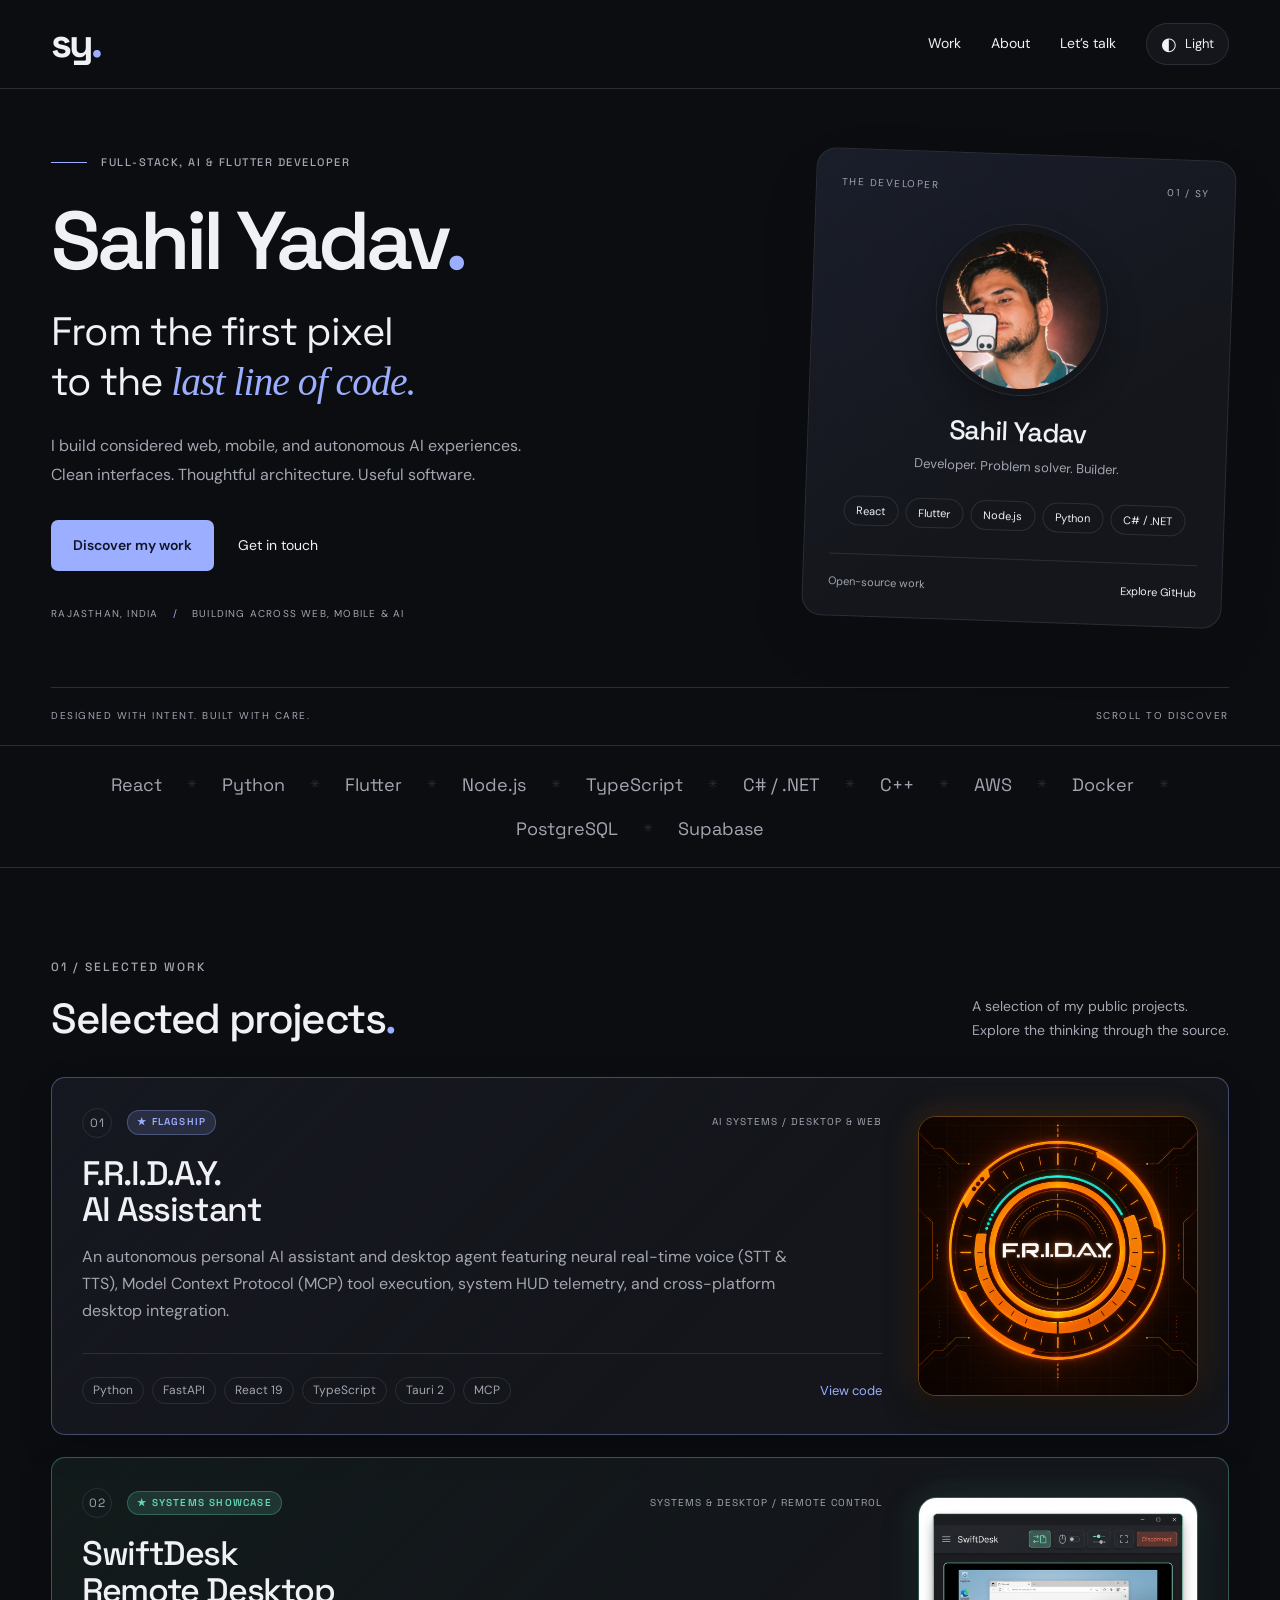
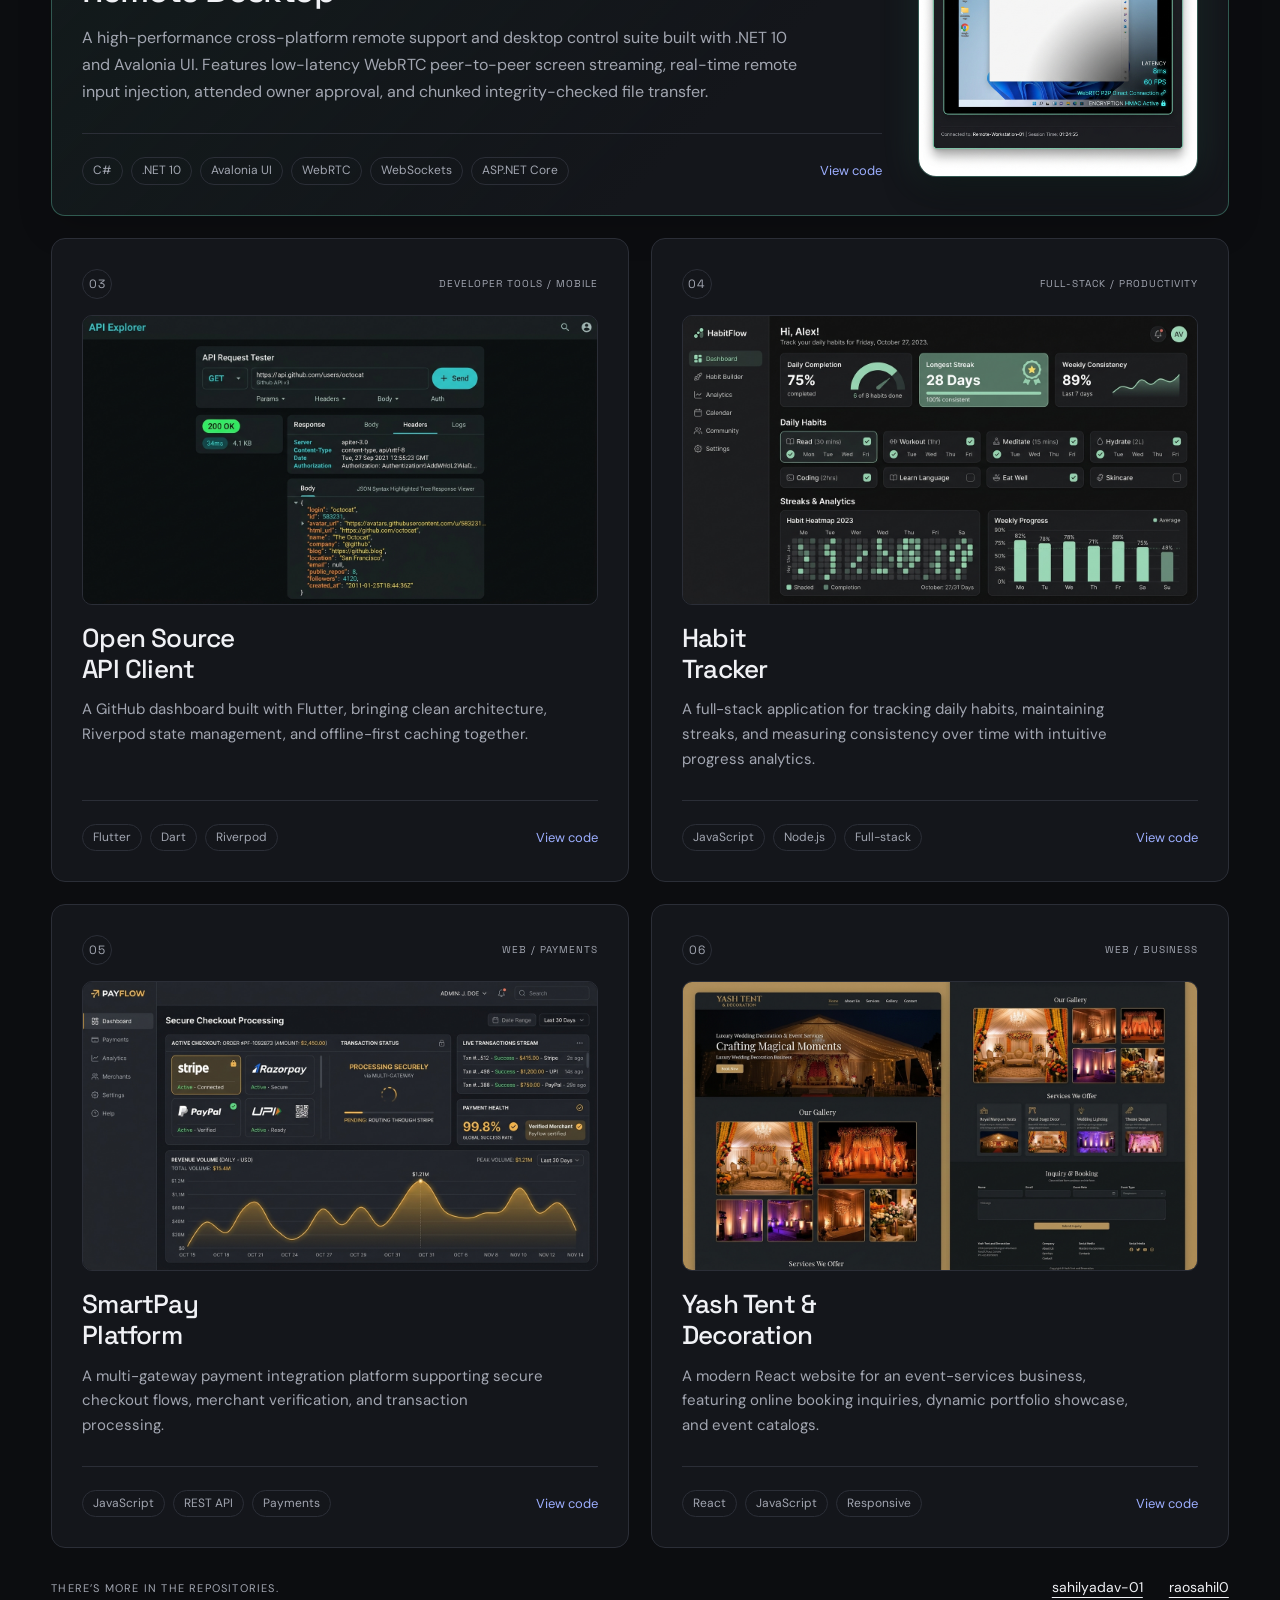
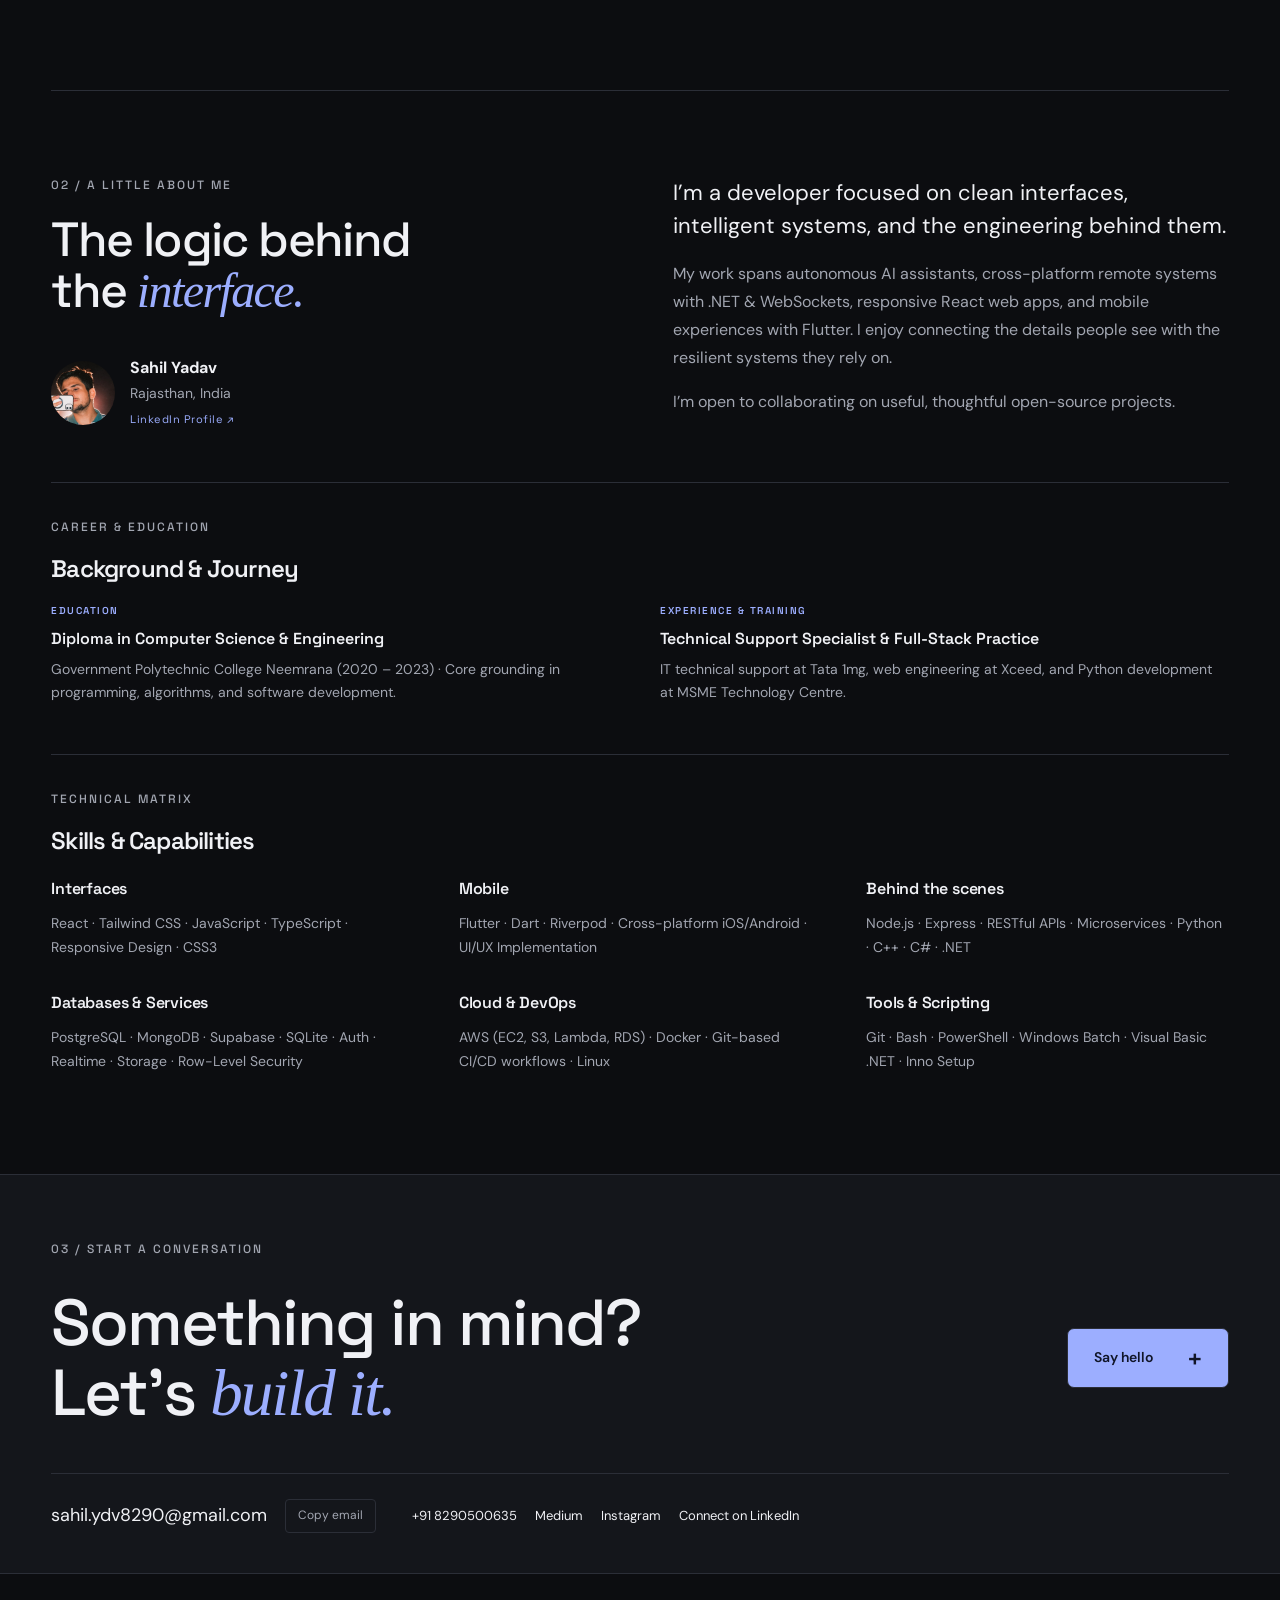
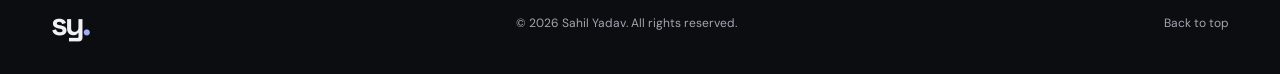
==== commit 6262ee05: "fix: restore direct Gmail web compose for Say hello, fix sticky header in mobile view, eliminate sid" ====
--- a/index.html
+++ b/index.html
@@ -103,9 +103,11 @@
     </svg>
   </div>
   <a class="skip" href="#main">Skip to content</a>
-  <header class="header wrap">
-    <a class="logo" href="#" aria-label="Sahil Yadav home">sy<span>.</span></a>
-    <nav aria-label="Main navigation"><a href="#work">Work</a><a href="#about">About</a><a class="nav-contact" href="#contact">Let’s talk <span aria-hidden="true">+</span></a><button class="theme-toggle" id="theme-toggle" type="button" aria-label="Switch to light theme" aria-pressed="false"><span aria-hidden="true">◐</span> <span id="theme-label">Light</span></button></nav>
+  <header class="header-bar" id="site-header">
+    <div class="header wrap">
+      <a class="logo" href="#" aria-label="Sahil Yadav home">sy<span>.</span></a>
+      <nav aria-label="Main navigation"><a href="#work">Work</a><a href="#about">About</a><a class="nav-contact" href="#contact">Let’s talk <span aria-hidden="true">+</span></a><button class="theme-toggle" id="theme-toggle" type="button" aria-label="Switch to light theme" aria-pressed="false"><span aria-hidden="true">◐</span> <span id="theme-label">Light</span></button></nav>
+    </div>
   </header>
   <main id="main">
     <section class="hero wrap" aria-labelledby="hero-title">
@@ -271,7 +273,7 @@
         </div>
       </div>
     </section>
-    <section id="contact" class="contact" aria-labelledby="contact-title"><div class="wrap"><p class="eyebrow">03 / START A CONVERSATION</p><div class="contact-heading"><h2 id="contact-title">Something in mind?<br>Let’s <span class="serif">build it.</span></h2><a class="contact-button" href="mailto:sahil.ydv8290@gmail.com">Say hello <span aria-hidden="true">+</span></a></div><div class="contact-bottom"><a class="email" href="mailto:sahil.ydv8290@gmail.com">sahil.ydv8290@gmail.com</a><button id="copy-email" type="button">Copy email</button><span id="copy-status" role="status"></span><a href="tel:+918290500635">+91 8290500635</a><a href="https://medium.com/@raosahil8290" target="_blank" rel="noopener noreferrer">Medium</a><a href="https://www.instagram.com/raosahil._0/" target="_blank" rel="noopener noreferrer">Instagram</a><a class="linkedin" href="https://www.linkedin.com/in/sahil-yadav-54a984214/" target="_blank" rel="noopener noreferrer">Connect on LinkedIn</a></div></div></section>
+    <section id="contact" class="contact" aria-labelledby="contact-title"><div class="wrap"><p class="eyebrow">03 / START A CONVERSATION</p><div class="contact-heading"><h2 id="contact-title">Something in mind?<br>Let’s <span class="serif">build it.</span></h2><a class="contact-button" href="https://mail.google.com/mail/?view=cm&fs=1&to=sahil.ydv8290@gmail.com" target="_blank" rel="noopener noreferrer">Say hello <span aria-hidden="true">+</span></a></div><div class="contact-bottom"><a class="email" href="https://mail.google.com/mail/?view=cm&fs=1&to=sahil.ydv8290@gmail.com" target="_blank" rel="noopener noreferrer">sahil.ydv8290@gmail.com</a><button id="copy-email" type="button">Copy email</button><span id="copy-status" role="status"></span><a href="tel:+918290500635">+91 8290500635</a><a href="https://medium.com/@raosahil8290" target="_blank" rel="noopener noreferrer">Medium</a><a href="https://www.instagram.com/raosahil._0/" target="_blank" rel="noopener noreferrer">Instagram</a><a class="linkedin" href="https://www.linkedin.com/in/sahil-yadav-54a984214/" target="_blank" rel="noopener noreferrer">Connect on LinkedIn</a></div></div></section>
   </main>
   <footer class="wrap footer"><a class="logo" href="#" aria-label="Back to top">sy<span>.</span></a><span>© <span id="year">2026</span> Sahil Yadav. All rights reserved.</span><a href="#main">Back to top</a></footer>
 </body>
--- a/refined.css
+++ b/refined.css
@@ -2,6 +2,7 @@
 @import url('https://fonts.googleapis.com/css2?family=Caveat:wght@500&display=swap');
 :root{--bg:#0c0d10;--surface:#14161b;--text:#f0f1f5;--muted:#a2a6b1;--line:#2b2e37;--lime:#9caeff;--soft:#1a1e2b;--accent-ink:#101528;color-scheme:dark}
 html[data-theme="light"]{--bg:#fafbfe;--surface:#fff;--text:#182035;--muted:#596277;--line:#dce1ec;--lime:#445dd5;--soft:#edf0fa;--accent-ink:#fff;color-scheme:light}
+html,body{overflow-x:hidden;max-width:100vw}
 body{background:var(--bg);color:var(--text)}
 body.intro-active{overflow:hidden}
 .welcome-screen{position:fixed;inset:0;z-index:9999;display:grid;place-items:center;overflow:hidden;background:linear-gradient(135deg,#15151d 0%,#03040a 42%,#02050c 68%,#06101c 100%);cursor:pointer;isolation:isolate;opacity:1;visibility:visible;transition:opacity .9s cubic-bezier(.4,0,.2,1),visibility .9s}
@@ -18,16 +19,17 @@
 @keyframes write-hello{to{stroke-dashoffset:0}}
 @keyframes fill-hello{to{opacity:1}}
 @keyframes welcome-drift{to{transform:translate3d(2%,3%,0) scale(1.06)}}
-.wrap{width:min(1180px,88%)}
-.header{height:96px}
+.wrap{width:min(1440px,92%);margin-inline:auto}
+.header-bar{position:sticky;top:0;z-index:1000;width:100%;background:var(--bg);border-bottom:1px solid var(--line);backdrop-filter:blur(16px);-webkit-backdrop-filter:blur(16px)}
+.header{height:88px;border-bottom:none}
 .logo{letter-spacing:-3px}
 nav{gap:30px}
 .theme-toggle{display:flex;align-items:center;gap:8px;color:var(--text);border:1px solid var(--line);border-radius:30px;padding:9px 14px;background:var(--surface);cursor:pointer;font-size:13px}
 .theme-toggle:hover{border-color:var(--lime)}
 .theme-toggle>span:first-child{font-size:18px;line-height:1}
 .nav-contact{border:0;padding:0}.nav-contact span{display:none}
-.hero{padding-top:85px}
-.hero-layout{display:grid;grid-template-columns:minmax(0,1.65fr) minmax(280px,1fr);gap:65px;align-items:center;padding-bottom:78px}
+.hero{padding-top:65px}
+.hero-layout{display:grid;grid-template-columns:minmax(0,1.4fr) minmax(320px,420px);gap:70px;align-items:center;padding-bottom:65px}
 .hero .eyebrow{font-size:11px;letter-spacing:1.5px;color:var(--muted);margin-bottom:26px}
 h1{font-size:clamp(54px,6.4vw,88px);line-height:1.08;letter-spacing:-4px;margin-bottom:22px;font-weight:600}
 .hero-statement{font-family:var(--heading);font-size:clamp(27px,3.1vw,42px);line-height:1.25;letter-spacing:-1px;margin-bottom:25px}
@@ -86,7 +88,7 @@
 .skill-group h4{font-size:16px;font-family:var(--heading);letter-spacing:-0.2px;margin:0 0 10px;color:var(--text);font-weight:600}
 .skill-group p{font-size:14px;color:var(--muted);line-height:1.7;margin:0}
 .contact{background:var(--surface);color:var(--text);border-block:1px solid var(--line);padding-block:65px 40px}.contact .eyebrow{color:var(--muted)}.contact h2{font-size:65px;letter-spacing:-2px}.contact h2 .serif{color:var(--lime)}.contact-button{border-color:var(--line);background:var(--lime);color:var(--accent-ink);border-radius:7px;font-size:14px}.contact-button:hover{background:var(--lime);filter:brightness(1.08)}.contact-bottom{border-color:var(--line);gap:18px}.contact-bottom>a{font-size:13px}.contact-bottom .email{font-size:18px}.contact button{border-color:var(--line);color:var(--muted)}.contact button:hover{background:var(--soft)}.contact a:focus-visible,.contact button:focus-visible{outline-color:var(--lime)}.linkedin{margin-left:0}.footer{min-height:100px}
-@media(max-width:1000px){.hero-layout{gap:35px}.hero-location{line-height:1.8}.profile-card{padding:20px}.project-title{gap:15px}.project-symbol{min-width:60px;height:60px;font-size:24px}.project h3{font-size:27px}.skills-full{grid-template-columns:repeat(2,1fr);gap:30px}}
-@media(max-width:760px){.wrap{width:90%}.header{height:82px}nav{gap:18px}nav>a.nav-contact{display:none}.hero{padding-top:50px}.hero-layout{grid-template-columns:1fr;gap:38px;padding-bottom:40px}h1{font-size:65px;letter-spacing:-3px}.hero-statement{font-size:36px}.hero-description{font-size:15px}.profile-card{transform:none;max-width:450px;width:100%;margin:auto}.profile-avatar{width:124px;height:124px;margin-top:22px;margin-bottom:15px}.profile-card-footer{margin-top:20px}.hero-location{font-size:9px}.hero-foot{font-size:9px}.work{padding-block:60px}.projects{grid-template-columns:1fr}.project{padding:24px}.project-title{min-height:135px}.project h3{font-size:30px}.project-symbol{min-width:75px;height:75px;font-size:28px}.project-bottom{flex-direction:row;align-items:center}.about{gap:38px;padding-block:60px}.about-top{grid-template-columns:1fr;gap:28px}.about-journey-grid{grid-template-columns:1fr;gap:20px}.skills-full{grid-template-columns:1fr;gap:25px}.contact h2{font-size:48px}.contact-heading{align-items:flex-start;flex-direction:column;gap:30px}.contact-bottom{gap:16px}.contact-bottom .email{font-size:17px}.contact-bottom .linkedin{width:auto}.contact .contact-button{padding:14px 23px}}
-@media(max-width:380px){nav{gap:12px;font-size:12px}.theme-toggle{padding:7px 10px}.hero h1{font-size:55px}.hero-statement{font-size:30px}.project h3{font-size:26px}.project-symbol{min-width:58px;height:58px}.hero-actions{gap:18px}.button{padding:13px 17px}}
+@media(max-width:1000px){.wrap{width:92%}.hero-layout{grid-template-columns:1fr;gap:35px}.hero-location{line-height:1.8}.profile-card{padding:20px;max-width:440px;margin:auto}.project-title{gap:15px}.project-symbol{min-width:60px;height:60px;font-size:24px}.project h3{font-size:27px}.skills-full{grid-template-columns:repeat(2,1fr);gap:30px}}
+@media(max-width:760px){.wrap{width:92%}.header-bar{position:sticky;top:0;z-index:1000}.header{height:72px}nav{gap:16px}nav>a.nav-contact{display:none}.hero{padding-top:40px}.hero-layout{grid-template-columns:1fr;gap:35px;padding-bottom:40px}h1{font-size:clamp(46px,10vw,64px);letter-spacing:-2.5px}.hero-statement{font-size:30px}.hero-description{font-size:15px}.profile-card{transform:none;max-width:440px;width:100%;margin:auto}.profile-avatar{width:130px;height:130px;margin-top:20px;margin-bottom:15px}.profile-card-footer{margin-top:20px}.hero-location{font-size:9px}.hero-foot{font-size:9px}.work{padding-block:60px}.projects{grid-template-columns:1fr}.project{padding:24px}.project-title{min-height:auto}.project h3{font-size:28px}.project-symbol{min-width:75px;height:75px;font-size:28px}.project-bottom{flex-direction:row;align-items:center}.about{gap:38px;padding-block:60px}.about-top{grid-template-columns:1fr;gap:28px}.about-journey-grid{grid-template-columns:1fr;gap:20px}.skills-full{grid-template-columns:1fr;gap:25px}.contact h2{font-size:46px}.contact-heading{align-items:flex-start;flex-direction:column;gap:25px}.contact-bottom{gap:14px}.contact-bottom .email{font-size:17px}.contact-bottom .linkedin{width:auto}.contact .contact-button{padding:14px 22px}}
+@media(max-width:440px){.header{height:65px}.logo{font-size:30px}nav{gap:12px;font-size:12px}.theme-toggle{padding:6px 10px;font-size:11px}.hero h1{font-size:42px}.hero-statement{font-size:26px}.project h3{font-size:24px}.hero-actions{gap:12px;flex-direction:column;align-items:stretch}.button,.secondary-button{text-align:center;justify-content:center;padding:12px 18px}}
 @media(prefers-reduced-motion:reduce){.welcome-glow,.hello-outline,.hello-fill{animation:none}.hello-outline{stroke-dashoffset:0}.hello-fill{opacity:1}.welcome-screen{transition-duration:.2s}}
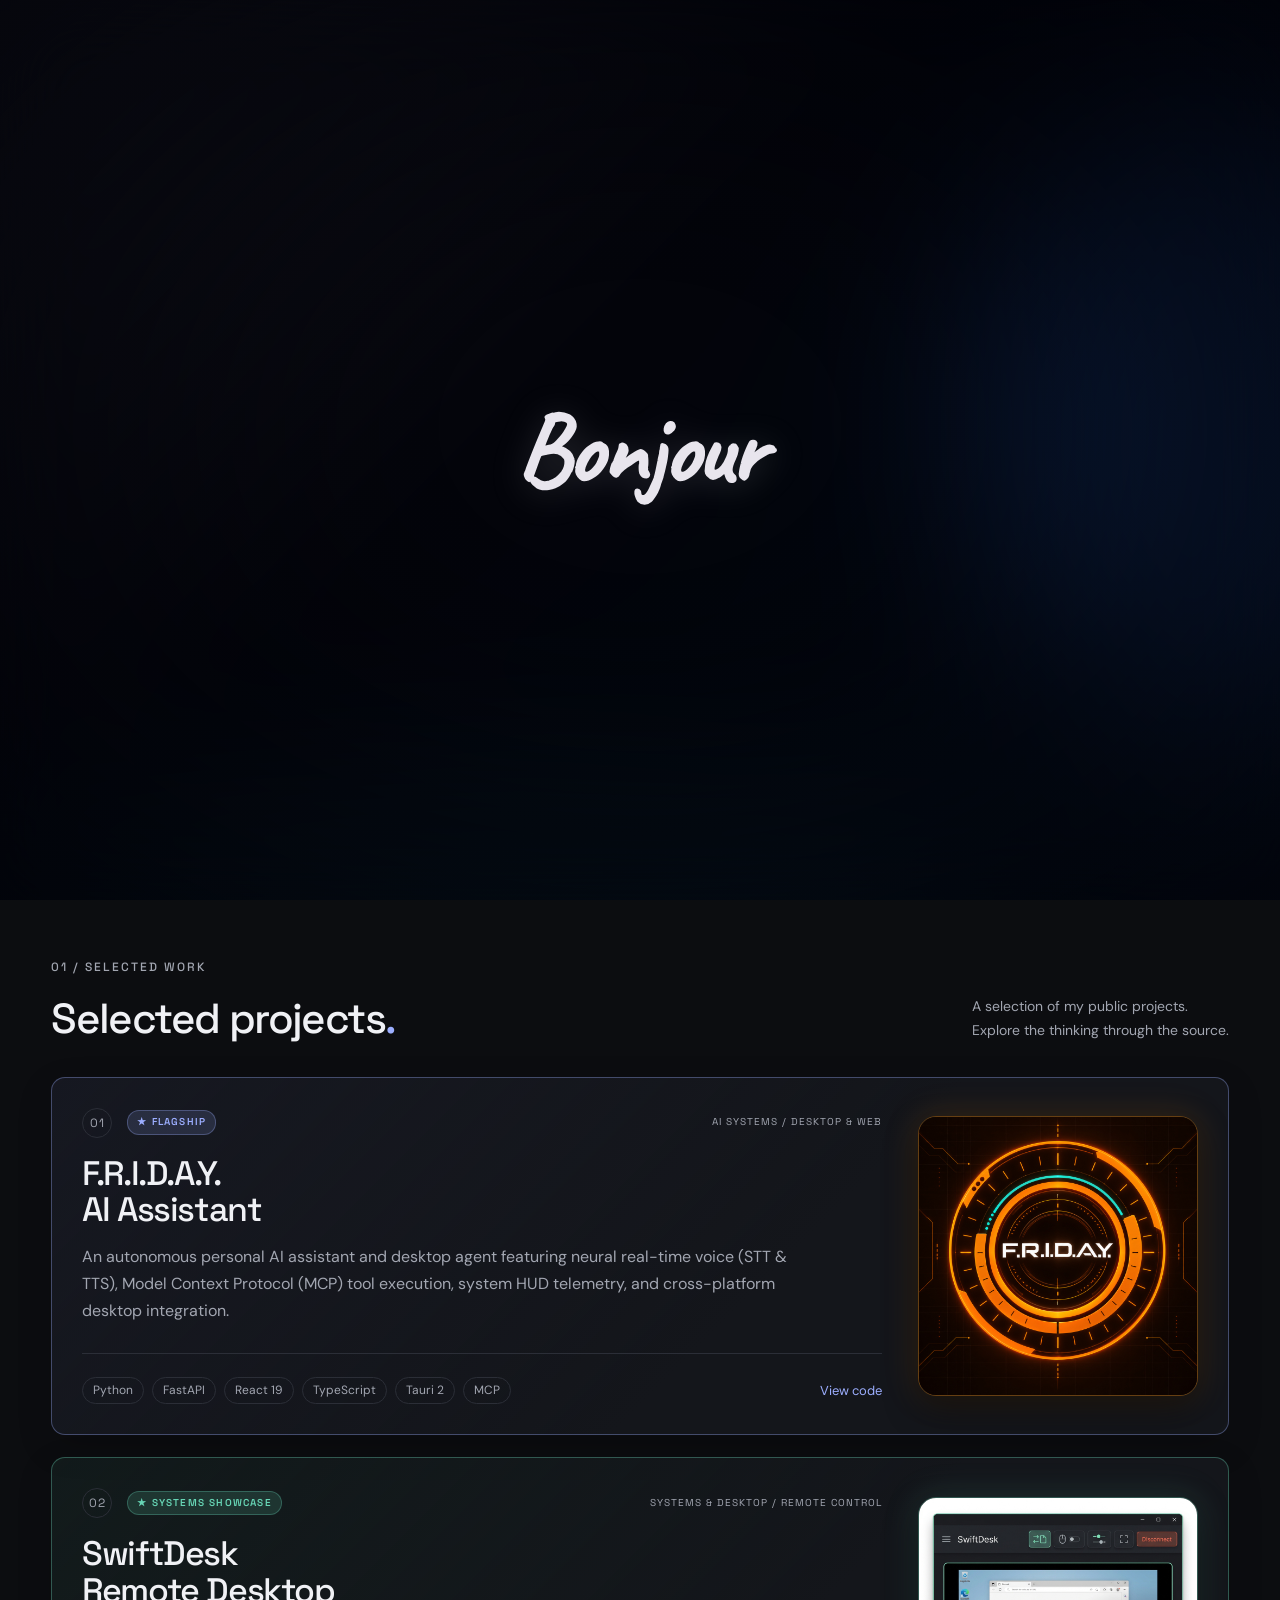
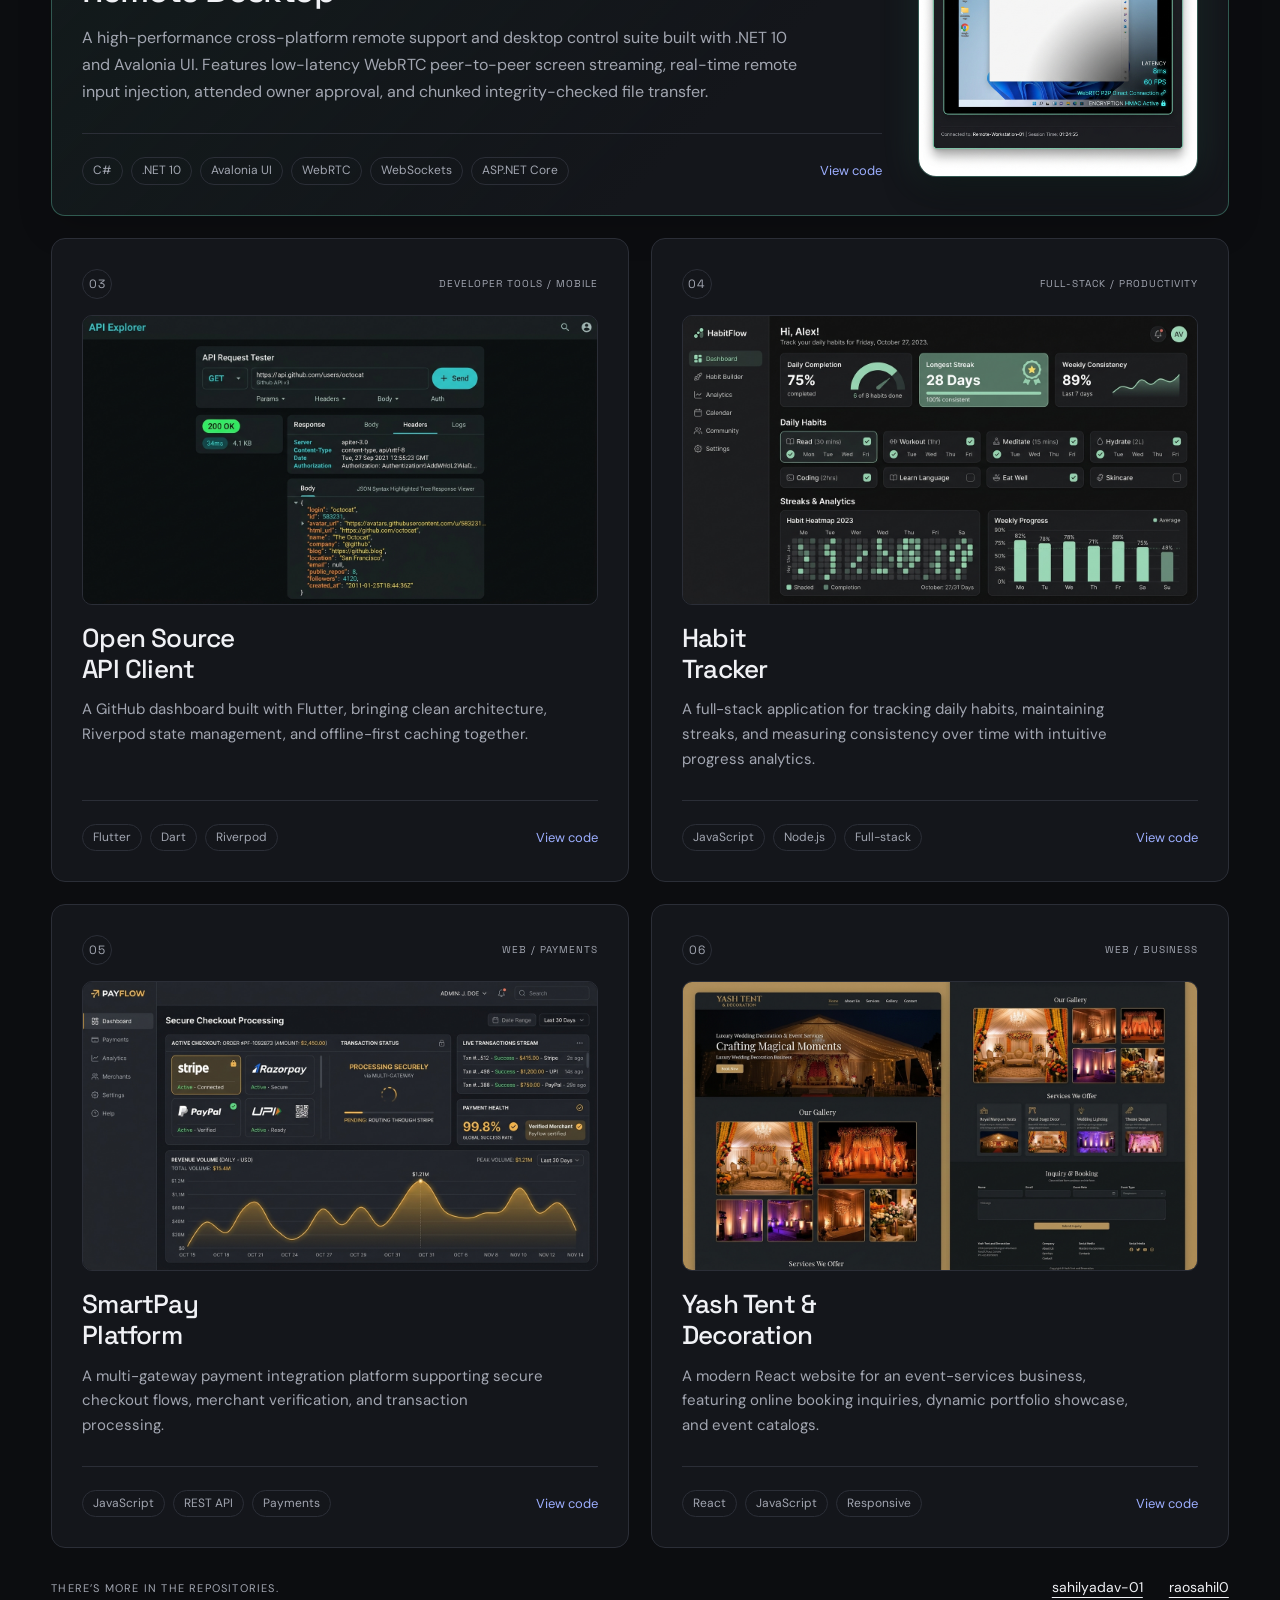
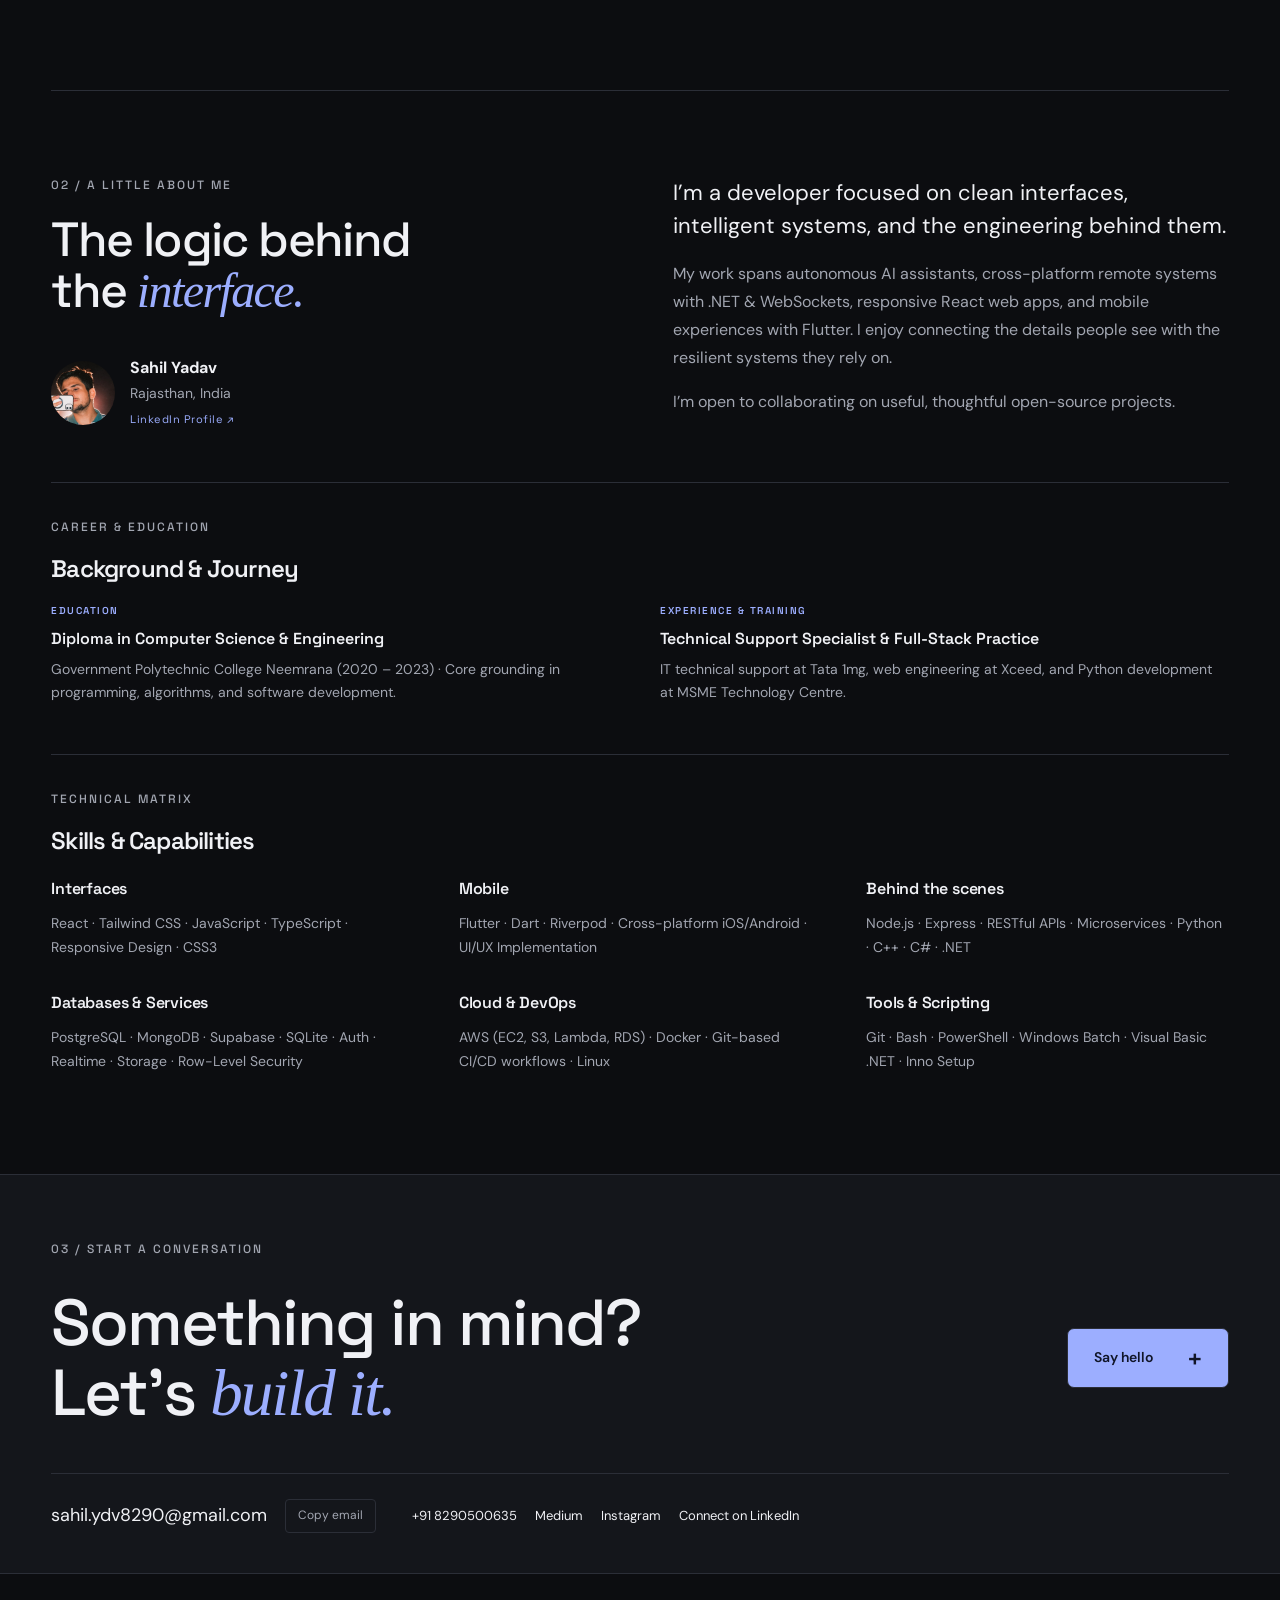
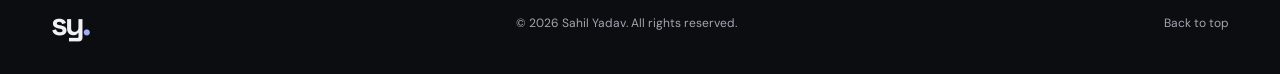
==== commit ff8df368: "seo: enrich Schema.org with SoftwareApplication rich snippets and add Open Graph dimensions" ====
--- a/index.html
+++ b/index.html
@@ -21,6 +21,8 @@
   <meta property="og:title" content="Sahil Yadav — Full-Stack, AI Systems &amp; Flutter Developer">
   <meta property="og:description" content="Explore autonomous AI assistants, SwiftDesk remote desktop, web applications, and mobile projects built by Sahil Yadav.">
   <meta property="og:image" content="https://sahilyadav-portfolio.vercel.app/assets/friday-core.jpg">
+  <meta property="og:image:width" content="1200">
+  <meta property="og:image:height" content="1200">
   <meta property="og:image:alt" content="Sahil Yadav Developer Portfolio Showcase">
   <meta property="og:locale" content="en_US">
 
@@ -77,6 +79,24 @@
         }
       },
       {
+        "@type": "SoftwareApplication",
+        "name": "F.R.I.D.A.Y. AI Assistant",
+        "operatingSystem": "Windows, macOS, Linux",
+        "applicationCategory": "DeveloperApplication",
+        "description": "Autonomous AI assistant and desktop agent with neural voice, MCP tool execution, and system HUD telemetry.",
+        "url": "https://github.com/sahilyadav-01/Project-Friday",
+        "author": { "@id": "https://sahilyadav-portfolio.vercel.app/#person" }
+      },
+      {
+        "@type": "SoftwareApplication",
+        "name": "SwiftDesk Remote Desktop",
+        "operatingSystem": "Windows, macOS, Linux",
+        "applicationCategory": "NetworkingApplication",
+        "description": "Cross-platform high-performance remote desktop suite built with .NET 10, Avalonia UI, and WebRTC streaming.",
+        "url": "https://github.com/sahilyadav-01/SwiftDesk",
+        "author": { "@id": "https://sahilyadav-portfolio.vercel.app/#person" }
+      },
+      {
         "@type": "ProfilePage",
         "@id": "https://sahilyadav-portfolio.vercel.app/#profilepage",
         "url": "https://sahilyadav-portfolio.vercel.app/",
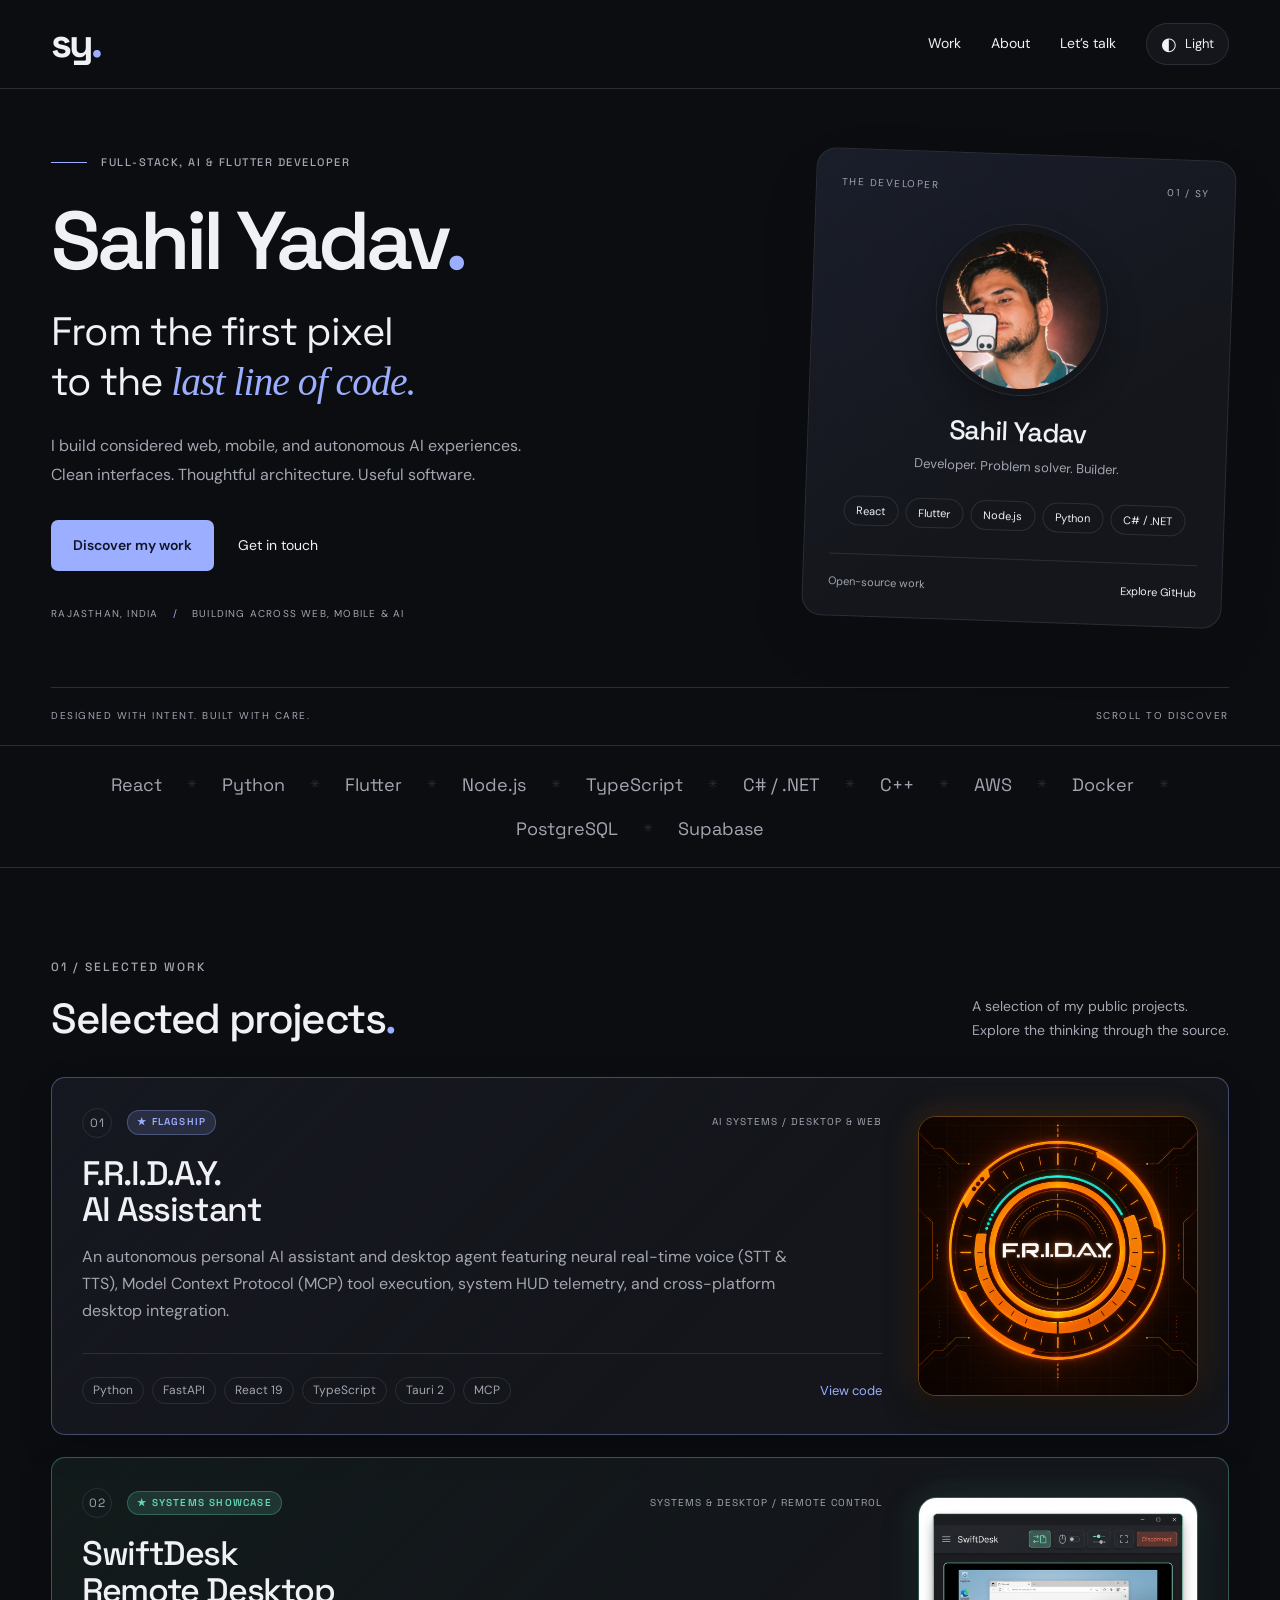
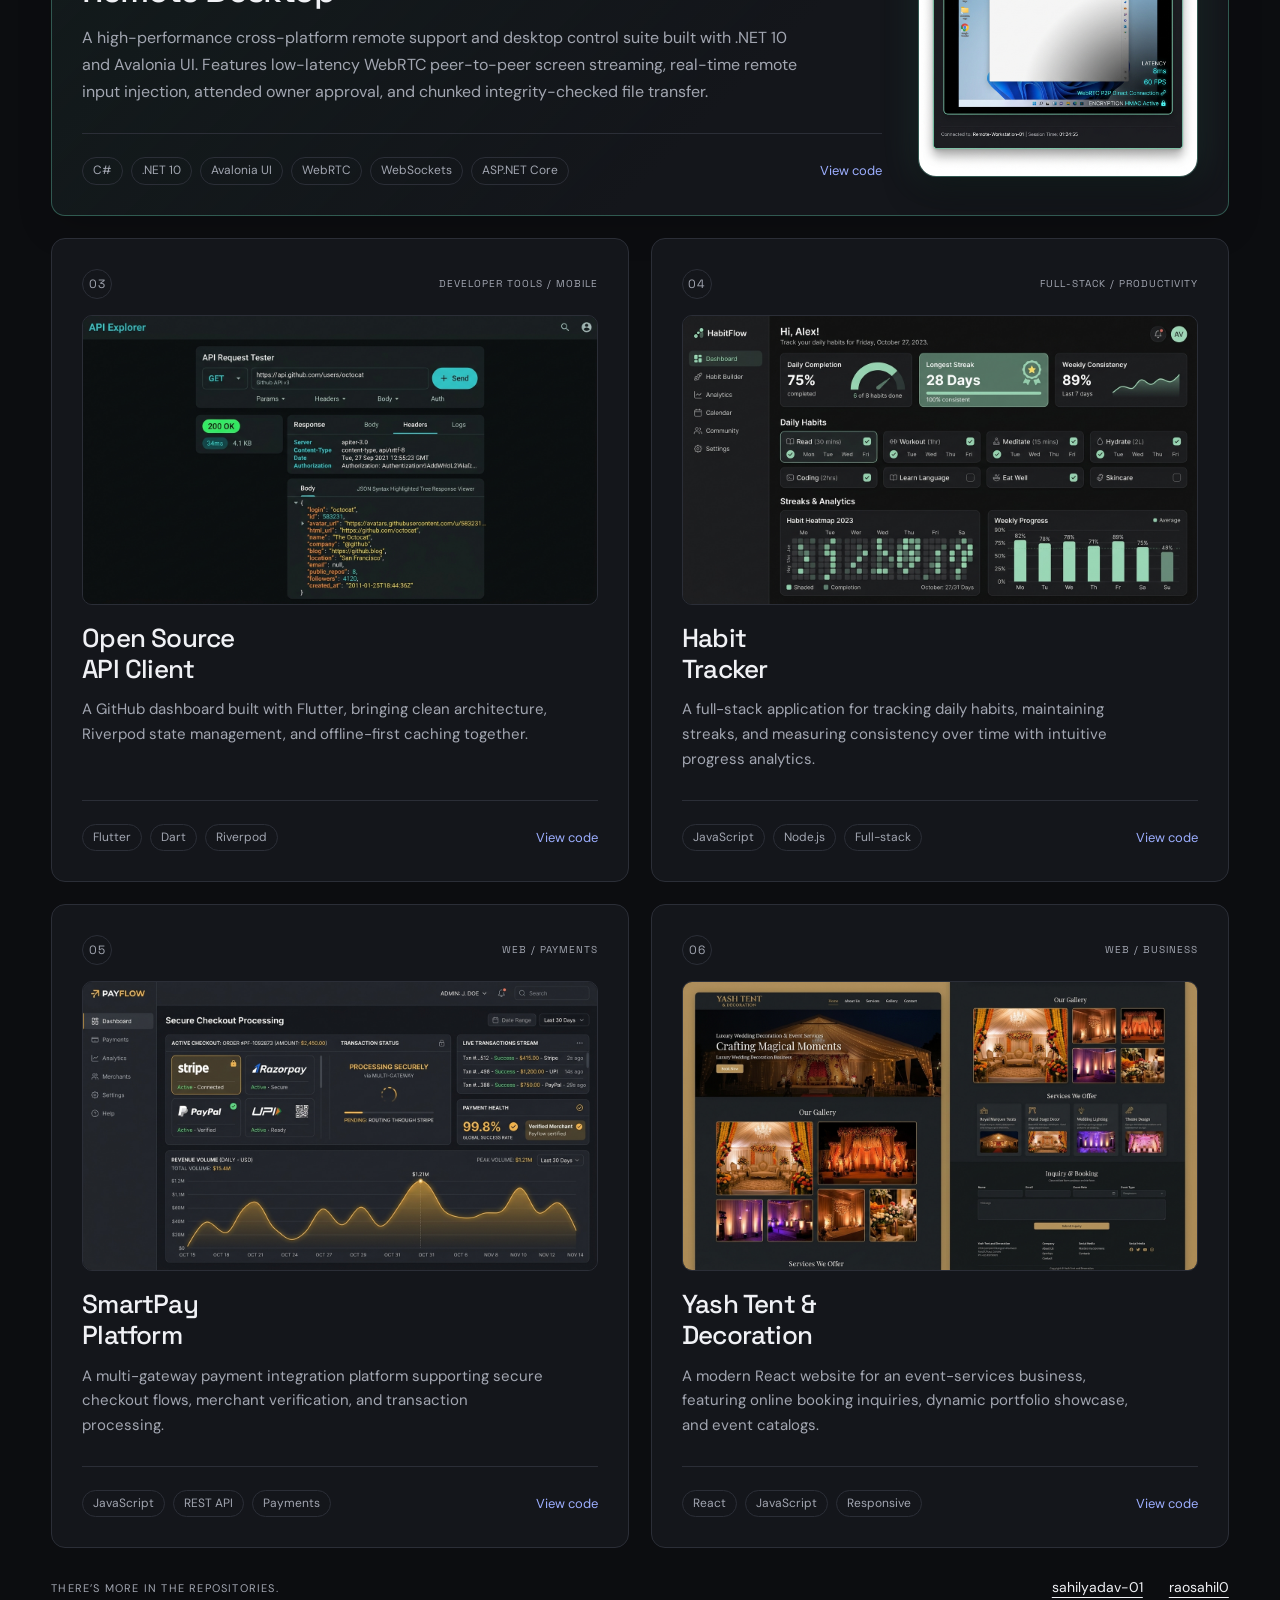
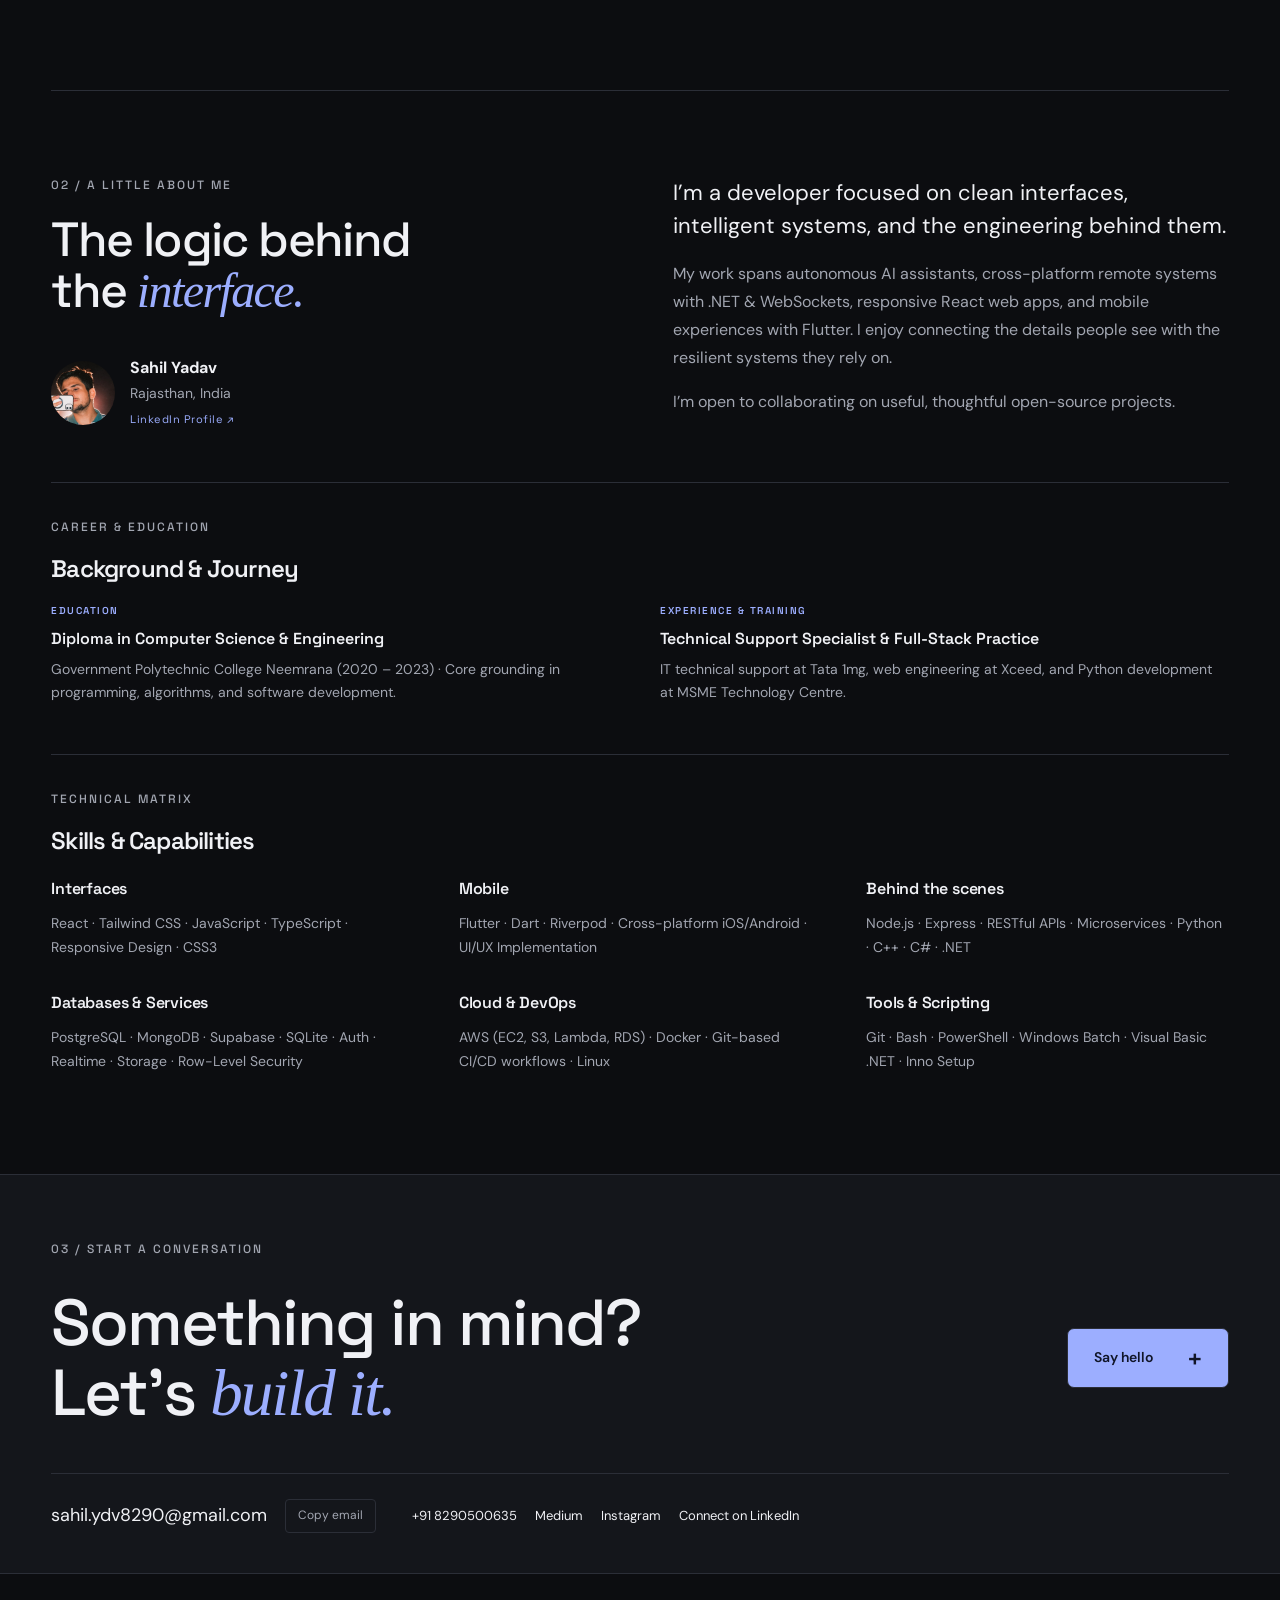
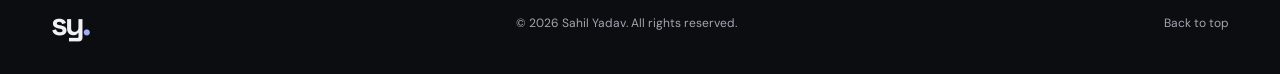
==== commit 5b2b9c0f: "chore: update SEO keywords and sitemap lastmod date" ====
--- a/index.html
+++ b/index.html
@@ -5,7 +5,7 @@
   <meta name="viewport" content="width=device-width,initial-scale=1">
   <title>Sahil Yadav — Full-Stack, AI Systems &amp; Flutter Developer | Portfolio</title>
   <meta name="description" content="Official portfolio of Sahil Yadav — Full-Stack, AI Systems, and Flutter Developer in Rajasthan, India. Explore autonomous AI agents, SwiftDesk remote desktop, web apps, and open-source software.">
-  <meta name="keywords" content="Sahil Yadav, Sahil Yadav Developer, Sahil Yadav Portfolio, Full Stack Developer, Flutter Developer, AI Engineer, Python FastAPI, React, Node.js, C# .NET, Rajasthan India">
+  <meta name="keywords" content="Sahil Yadav, sahil yadav, Sahil Yadav Developer, Sahil Yadav Portfolio, Full Stack Developer, Flutter Developer, AI Engineer, Python FastAPI, React, Node.js, C# .NET, Rajasthan India">
   <meta name="author" content="Sahil Yadav">
   <meta name="robots" content="index, follow, max-snippet:-1, max-image-preview:large, max-video-preview:-1">
   <meta name="theme-color" content="#101110">
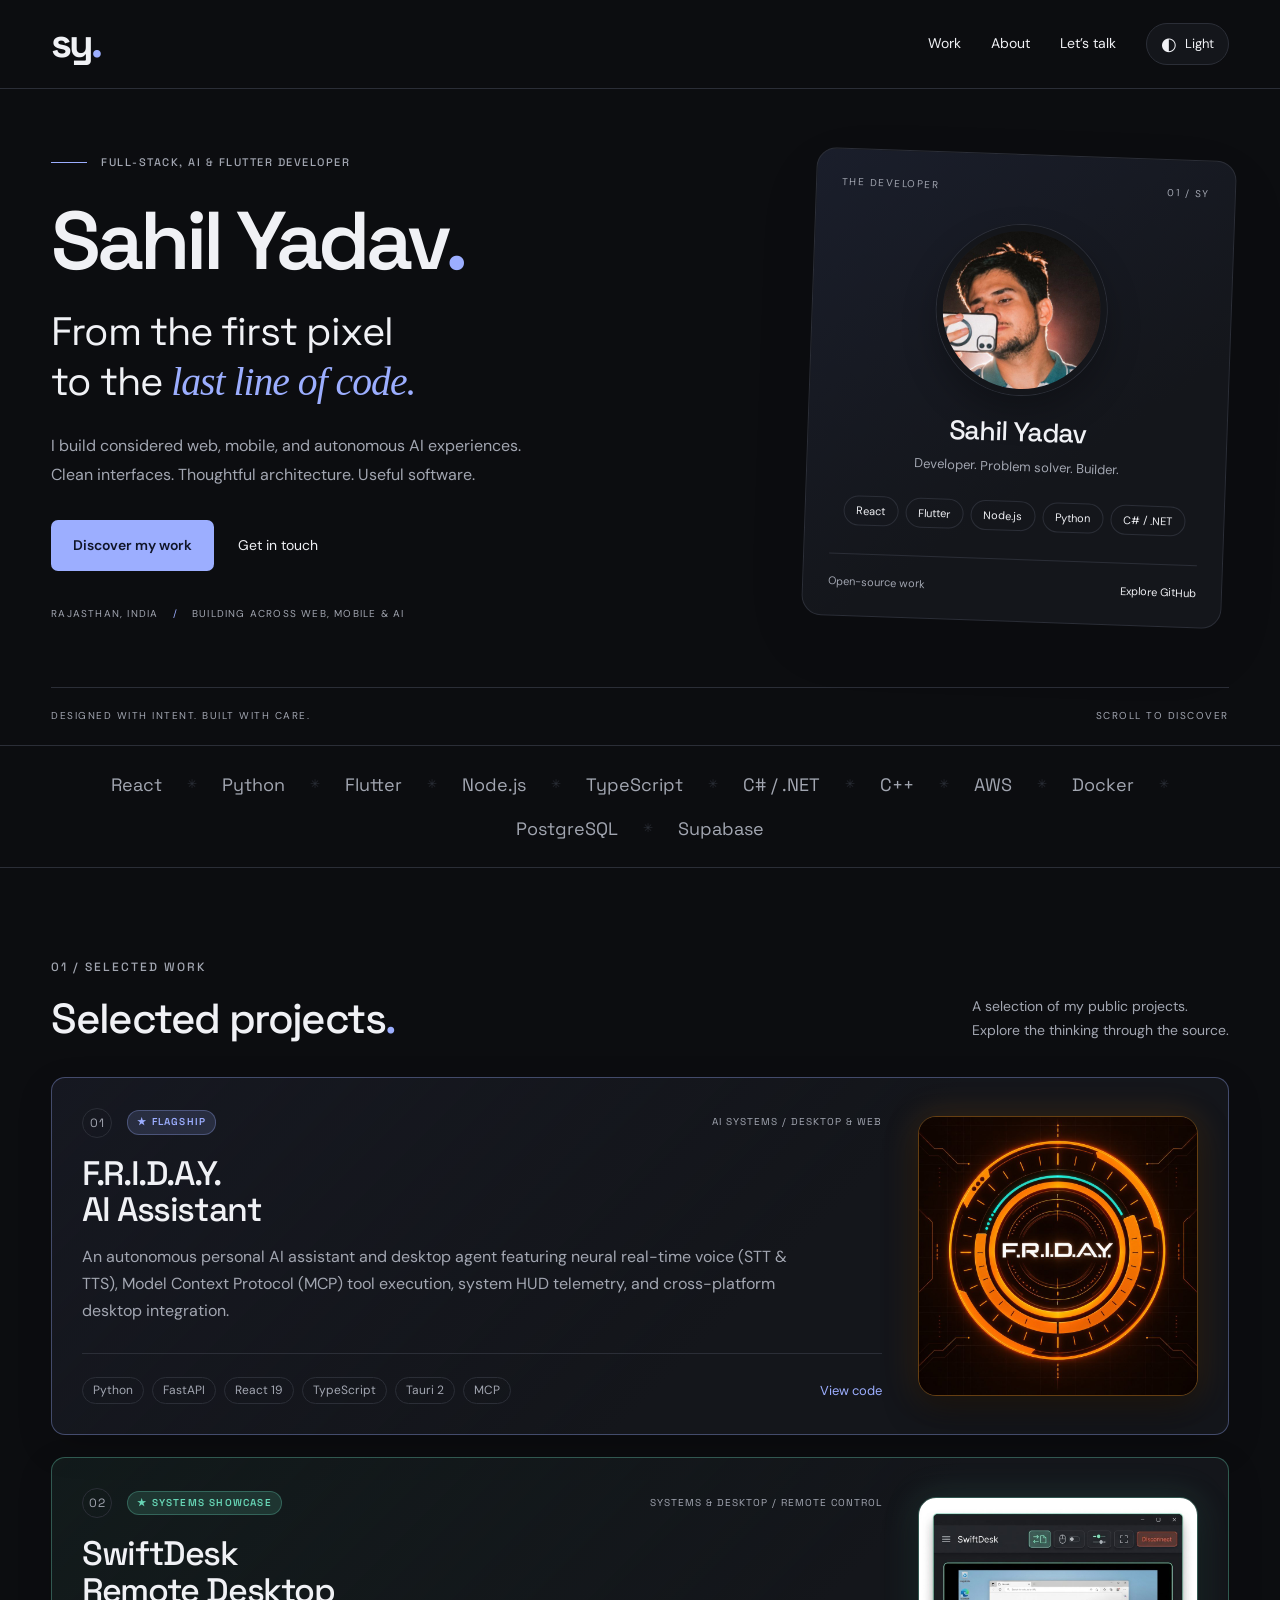
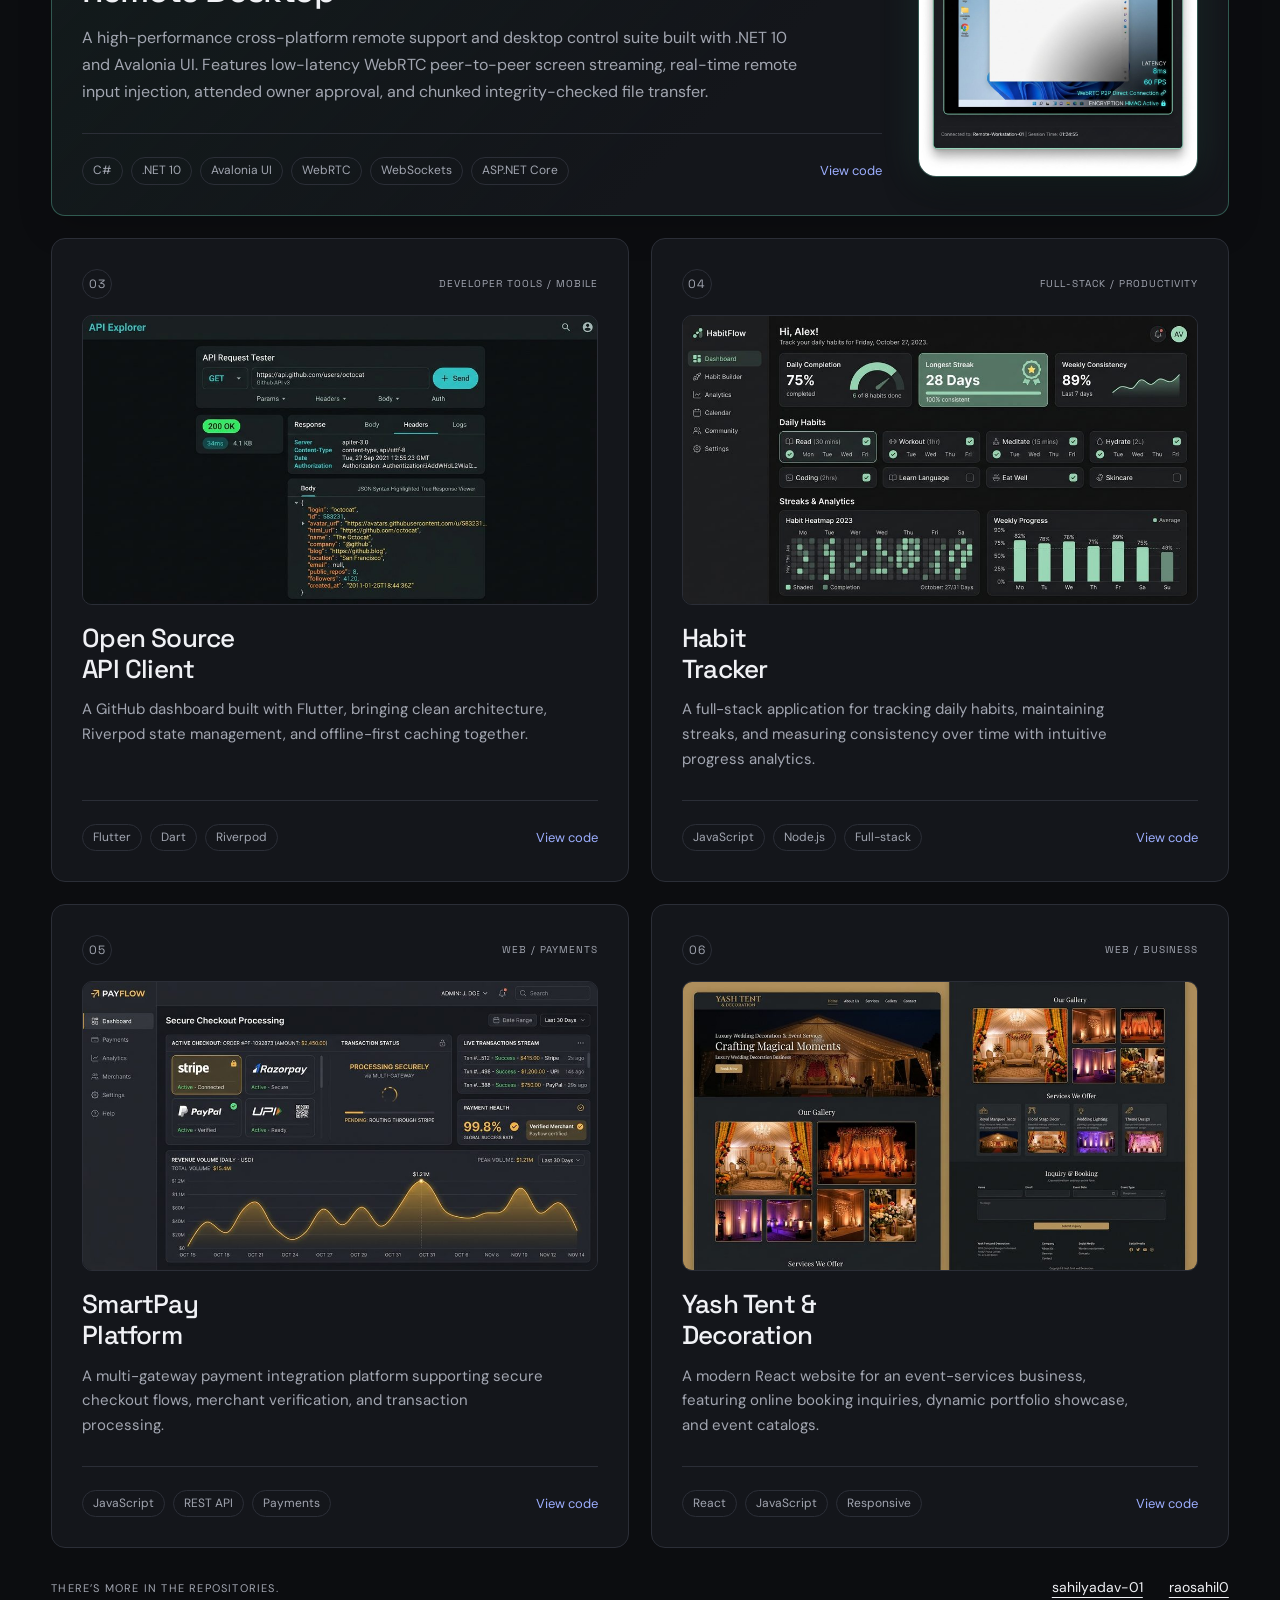
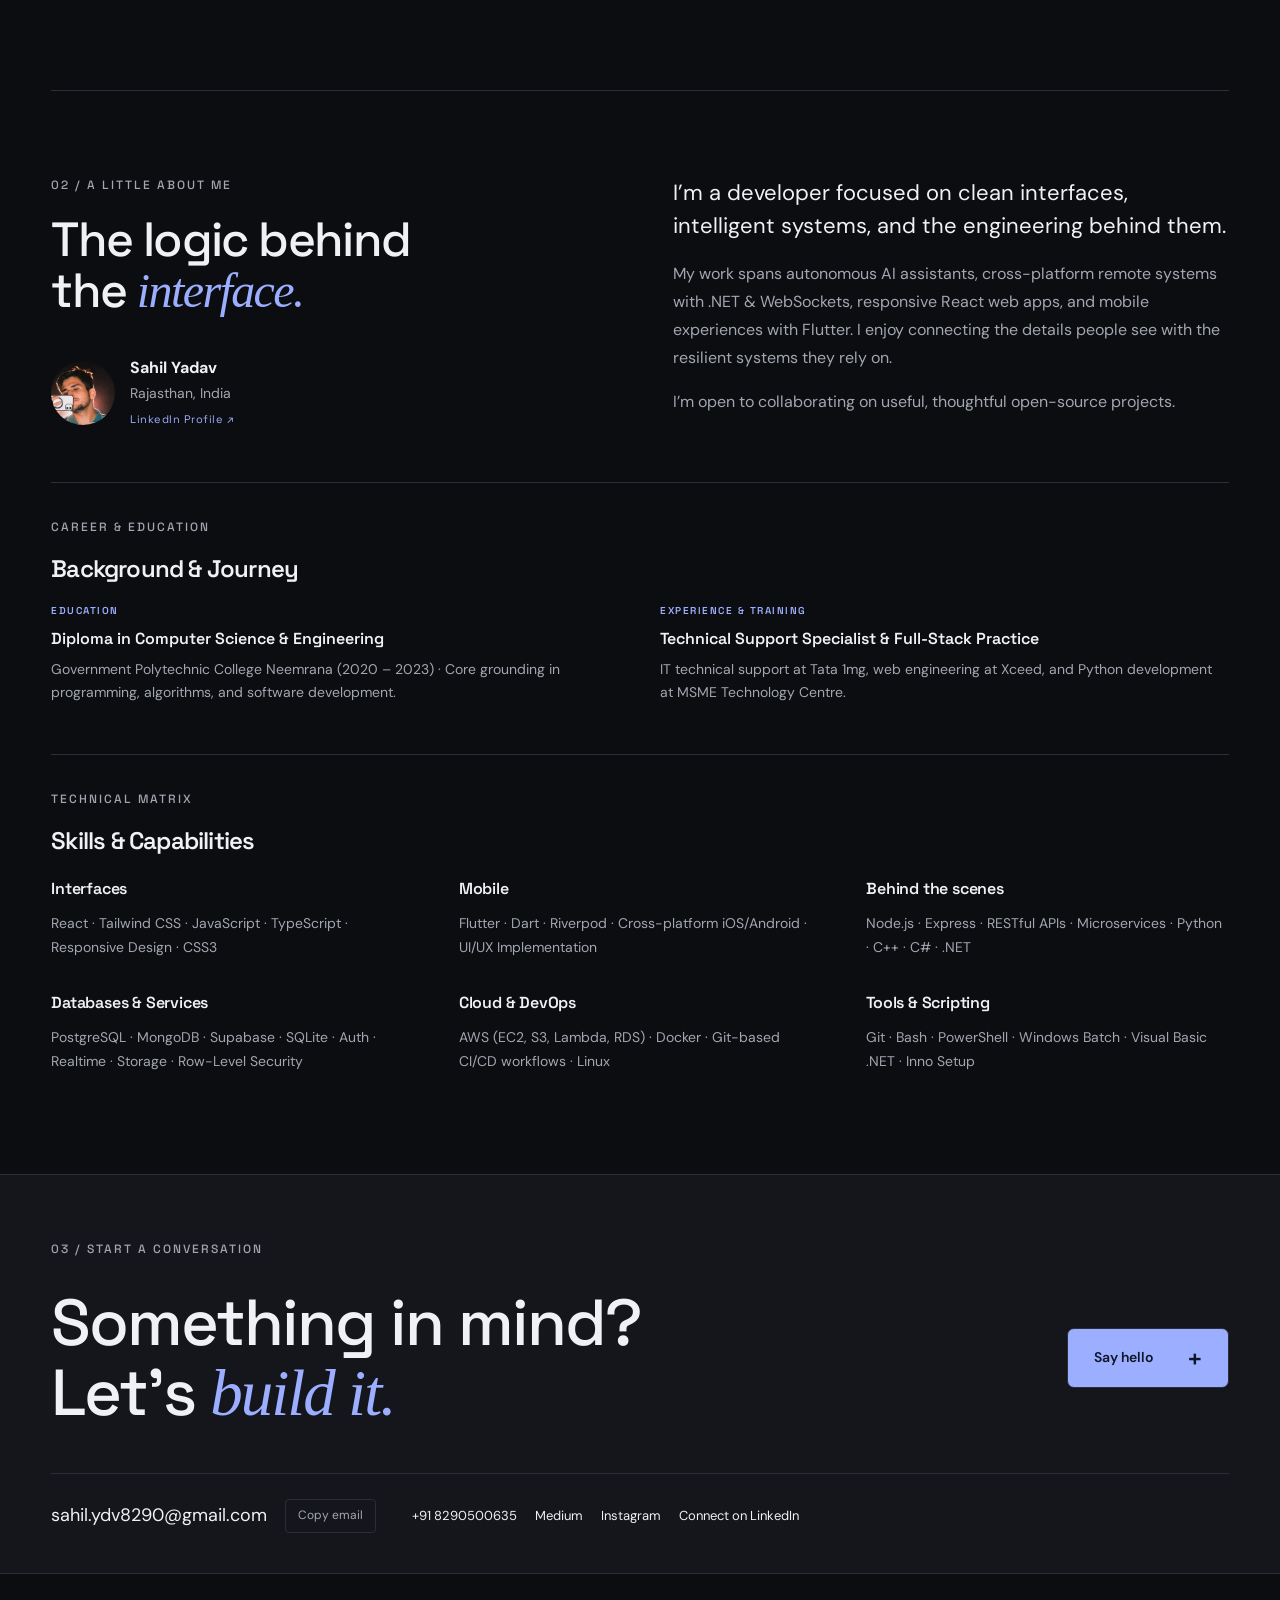
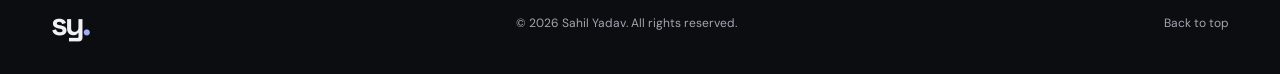
==== commit 771f4702: "feat: add project preview assets, font imports, and performance optimizations" ====
--- a/index.html
+++ b/index.html
@@ -110,7 +110,12 @@
   </script>
 
   <link rel="icon" href="favicon.svg" type="image/svg+xml">
-  <link rel="stylesheet" href="styles.css"><link rel="stylesheet" href="refined.css">
+  <!-- Preconnect to Google Fonts -->
+  <link rel="preconnect" href="https://fonts.googleapis.com">
+  <link rel="preconnect" href="https://fonts.gstatic.com" crossorigin>
+  <link rel="stylesheet" href="https://fonts.googleapis.com/css2?family=Caveat:wght@500&family=DM+Sans:wght@400;500;600;700&family=Space+Grotesk:wght@400;500;600;700&display=swap">
+  <link rel="stylesheet" href="styles.css">
+  <link rel="stylesheet" href="refined.css">
   <script src="script.js?v=2" defer></script>
 </head>
 <body class="intro-active">
@@ -142,7 +147,7 @@
         </div>
         <aside class="profile-card" aria-label="Developer profile">
           <div class="card-caption"><span>THE DEVELOPER</span><span>01 / SY</span></div>
-          <img class="profile-avatar" src="assets/sahil-profile-cropped.jpg" alt="Portrait of Sahil Yadav" width="180" height="180" fetchpriority="high">
+          <img class="profile-avatar" src="assets/sahil-profile-cropped.jpg" alt="Portrait of Sahil Yadav" width="180" height="180" fetchpriority="high" decoding="async">
           <h2>Sahil Yadav</h2><p>Developer. Problem solver. Builder.</p>
           <div class="profile-stack"><span>React</span><span>Flutter</span><span>Node.js</span><span>Python</span><span>C# / .NET</span></div>
           <div class="profile-card-footer"><span>Open-source work</span><a href="https://github.com/sahilyadav-01" target="_blank" rel="noopener noreferrer">Explore GitHub</a></div>
@@ -161,7 +166,7 @@
             <div class="project-bottom"><div class="tags"><span>Python</span><span>FastAPI</span><span>React 19</span><span>TypeScript</span><span>Tauri 2</span><span>MCP</span></div><a href="https://github.com/sahilyadav-01/Project-Friday" target="_blank" rel="noopener noreferrer">View code<span class="sr-only"> for F.R.I.D.A.Y. AI Assistant (opens in a new tab)</span></a></div>
           </div>
           <div class="project-media">
-            <img src="assets/friday-core.jpg" alt="F.R.I.D.A.Y. Neural Core HUD Preview" width="280" height="280" loading="lazy">
+            <img src="assets/friday-core.jpg" alt="F.R.I.D.A.Y. Neural Core HUD Preview" width="280" height="280" loading="lazy" decoding="async">
           </div>
         </article>
         <article class="project featured has-media">
@@ -172,13 +177,13 @@
             <div class="project-bottom"><div class="tags"><span>C#</span><span>.NET 10</span><span>Avalonia UI</span><span>WebRTC</span><span>WebSockets</span><span>ASP.NET Core</span></div><a href="https://github.com/sahilyadav-01/SwiftDesk" target="_blank" rel="noopener noreferrer">View code<span class="sr-only"> for SwiftDesk Remote Desktop (opens in a new tab)</span></a></div>
           </div>
           <div class="project-media">
-            <img src="assets/swiftdesk-preview.jpg" alt="SwiftDesk Remote Desktop Session Preview" width="280" height="280" loading="lazy">
+            <img src="assets/swiftdesk-preview.jpg" alt="SwiftDesk Remote Desktop Session Preview" width="280" height="280" loading="lazy" decoding="async">
           </div>
         </article>
         <article class="project">
           <div class="project-top"><span class="project-index">03</span><span class="category">DEVELOPER TOOLS / MOBILE</span></div>
           <div class="project-thumb">
-            <img src="assets/apiclient-preview.jpg" alt="Open Source API Client Preview" width="560" height="315" loading="lazy">
+            <img src="assets/apiclient-preview.jpg" alt="Open Source API Client Preview" width="560" height="315" loading="lazy" decoding="async">
           </div>
           <div class="project-title"><h3>Open Source<br>API Client</h3></div>
           <p>A GitHub dashboard built with Flutter, bringing clean architecture, Riverpod state management, and offline-first caching together.</p>
@@ -187,7 +192,7 @@
         <article class="project">
           <div class="project-top"><span class="project-index">04</span><span class="category">FULL-STACK / PRODUCTIVITY</span></div>
           <div class="project-thumb">
-            <img src="assets/habittracker-preview.jpg" alt="Habit Tracker Dashboard Preview" width="560" height="315" loading="lazy">
+            <img src="assets/habittracker-preview.jpg" alt="Habit Tracker Dashboard Preview" width="560" height="315" loading="lazy" decoding="async">
           </div>
           <div class="project-title"><h3>Habit<br>Tracker</h3></div>
           <p>A full-stack application for tracking daily habits, maintaining streaks, and measuring consistency over time with intuitive progress analytics.</p>
@@ -196,7 +201,7 @@
         <article class="project">
           <div class="project-top"><span class="project-index">05</span><span class="category">WEB / PAYMENTS</span></div>
           <div class="project-thumb">
-            <img src="assets/smartpay-preview.jpg" alt="SmartPay Platform Preview" width="560" height="315" loading="lazy">
+            <img src="assets/smartpay-preview.jpg" alt="SmartPay Platform Preview" width="560" height="315" loading="lazy" decoding="async">
           </div>
           <div class="project-title"><h3>SmartPay<br>Platform</h3></div>
           <p>A multi-gateway payment integration platform supporting secure checkout flows, merchant verification, and transaction processing.</p>
@@ -205,7 +210,7 @@
         <article class="project">
           <div class="project-top"><span class="project-index">06</span><span class="category">WEB / BUSINESS</span></div>
           <div class="project-thumb">
-            <img src="assets/yashtent-preview.jpg" alt="Yash Tent &amp; Decoration Website Preview" width="560" height="315" loading="lazy">
+            <img src="assets/yashtent-preview.jpg" alt="Yash Tent &amp; Decoration Website Preview" width="560" height="315" loading="lazy" decoding="async">
           </div>
           <div class="project-title"><h3>Yash Tent &amp;<br>Decoration</h3></div>
           <p>A modern React website for an event-services business, featuring online booking inquiries, dynamic portfolio showcase, and event catalogs.</p>
@@ -220,7 +225,7 @@
           <p class="eyebrow">02 / A LITTLE ABOUT ME</p>
           <h2 id="about-title">The logic behind<br>the <span class="serif">interface.</span></h2>
           <div class="identity">
-            <img src="assets/sahil-profile-cropped.jpg" alt="Portrait of Sahil Yadav" width="64" height="64" loading="lazy">
+            <img src="assets/sahil-profile-cropped.jpg" alt="Portrait of Sahil Yadav" width="64" height="64" loading="lazy" decoding="async">
             <div>
               <strong>Sahil Yadav</strong>
               <span>Rajasthan, India</span>
--- a/styles.css
+++ b/styles.css
@@ -1,4 +1,3 @@
-@import url('https://fonts.googleapis.com/css2?family=DM+Sans:wght@400;500;600;700&family=Space+Grotesk:wght@400;500;600;700&display=swap');
 :root{--bg:#101110;--surface:#191b18;--text:#f3f4ee;--muted:#a8aea2;--line:#35382f;--lime:#d0f278;--heading:'Space Grotesk',Arial,sans-serif;--body:'DM Sans',Arial,sans-serif;color-scheme:dark}
 *{box-sizing:border-box}html{scroll-behavior:smooth;scroll-padding-top:35px}body{margin:0;background:var(--bg);color:var(--text);font-family:var(--body);font-size:16px;line-height:1.65}a{color:inherit;text-decoration:none}button{font:inherit}a,button{-webkit-tap-highlight-color:transparent}a:focus-visible,button:focus-visible{outline:3px solid var(--lime);outline-offset:6px}a:hover{text-decoration:underline;text-underline-offset:5px}.wrap{width:min(1240px,88%);margin-inline:auto}.header{height:106px;display:flex;justify-content:space-between;align-items:center;border-bottom:1px solid var(--line)}.logo{font-family:var(--heading);font-size:40px;font-weight:700;letter-spacing:-4px;line-height:1}.logo span,.lime{color:var(--lime)}nav{display:flex;align-items:center;gap:40px;font-size:14px}.nav-contact{border:1px solid var(--line);padding:10px 20px;border-radius:30px}.nav-contact span{margin-left:25px;color:var(--lime)}.hero{padding-top:76px}.eyebrow{font-family:var(--heading);font-size:12px;font-weight:500;letter-spacing:2px;display:flex;align-items:center;gap:14px;line-height:1.5;margin:0 0 30px}.line{width:36px;height:1px;background:var(--lime)}h1,h2,h3,p{margin-top:0}h1,h2,h3{font-family:var(--heading);font-weight:500;line-height:1.08;letter-spacing:-2px}h1{font-size:clamp(55px,7.3vw,104px);margin-bottom:38px;letter-spacing:-5px}.serif{font-family:Georgia,'Times New Roman',serif;font-style:italic;font-weight:400}.hero h1 .serif{color:var(--lime)}.hero-bottom{display:flex;justify-content:space-between;align-items:center;padding-bottom:67px}.hero-bottom p{color:var(--muted);font-size:18px;margin-bottom:0;line-height:1.65}.button{display:flex;gap:45px;align-items:center;background:var(--lime);color:var(--bg);padding:17px 25px;border-radius:4px;font-weight:600}.button span{font-size:23px;font-weight:400;line-height:1}.button:hover{background:#defaa2;text-decoration:none}.hero-foot{border-top:1px solid var(--line);display:flex;justify-content:space-between;gap:16px;padding-block:22px;color:var(--muted);font-size:11px;letter-spacing:1.5px}.stack-strip{border-block:1px solid var(--line);background:#161813}.stack-strip .wrap{display:flex;align-items:center;justify-content:space-between;gap:24px;padding-block:24px;font-family:var(--heading);font-size:23px;color:#c5cbbf}.asterisk{color:var(--lime);font-size:23px}.work{padding-block:100px 85px}.section-head{display:flex;justify-content:space-between;align-items:flex-end;gap:30px;margin-bottom:40px}.section-head .eyebrow,.about .eyebrow{color:var(--muted);margin-bottom:20px}h2{font-size:44px;margin-bottom:0;letter-spacing:-1.9px}.section-head>p{color:var(--muted);font-size:14px;margin-bottom:0}.projects{display:grid;grid-template-columns:1fr 1fr;gap:20px}.project{padding:30px;background:var(--surface);border:1px solid var(--line);border-radius:8px;display:flex;flex-direction:column;transition:border-color .2s,transform .2s}.project:hover{border-color:#737e62;transform:translateY(-3px)}.featured{background:#242b1c;border-color:#465137}.project-top{display:flex;justify-content:space-between;gap:15px;align-items:center;color:var(--muted);font-family:var(--heading);font-size:11px;letter-spacing:1px}.project-index{font-size:14px}.project-title{display:flex;align-items:center;gap:30px;min-height:165px}.project-symbol{color:var(--lime);font-family:var(--heading);font-size:38px;letter-spacing:-4px;min-width:76px;text-align:center}.project h3{font-size:34px;letter-spacing:-1.4px;margin:0}.project>p{color:var(--muted);font-size:16px;max-width:470px;margin-bottom:28px}.project-bottom{border-top:1px solid var(--line);padding-top:23px;display:flex;justify-content:space-between;gap:15px;align-items:center;margin-top:auto}.tags{display:flex;gap:8px;flex-wrap:wrap}.tags span{font-size:12px;line-height:1.3;border:1px solid #454a3d;border-radius:4px;padding:6px 9px;color:#c6ccbe}.project-bottom a{font-size:14px;white-space:nowrap}.work-footer{display:flex;gap:26px;align-items:center;margin-top:28px}.work-footer>span{font-size:11px;letter-spacing:1.2px;color:var(--muted);margin-right:auto}.work-footer>a{font-size:14px;text-decoration:underline;text-underline-offset:5px}.about{padding-block:80px 110px;border-top:1px solid var(--line);display:grid;grid-template-columns:1fr 1fr;gap:65px}.about h2{font-size:54px}.about h2 .serif{color:var(--lime)}.identity{display:flex;align-items:center;gap:15px;margin-top:38px}.identity img{border-radius:50%;object-fit:cover;background:var(--surface);filter:grayscale(1)}.identity strong,.identity span{display:block}.identity span{font-size:14px;color:var(--muted)}.about-content>p{color:var(--muted)}.about-content .about-lead{font-size:23px;line-height:1.5;color:var(--text)}.skills{display:grid;grid-template-columns:1fr 1fr;gap:24px;margin-top:35px;border-top:1px solid var(--line);padding-top:30px}.skills h3{font-size:16px;letter-spacing:0;margin-bottom:10px}.skills p{font-size:14px;color:var(--muted);margin-bottom:0}.contact{background:var(--lime);color:#171c11;padding:65px 0 38px}.contact .eyebrow{color:#414d2b}.contact-heading{display:flex;align-items:center;justify-content:space-between;gap:30px}.contact h2{font-size:clamp(48px,5.5vw,76px);letter-spacing:-3px}.contact-button{border:1px solid #77894f;padding:17px 26px;border-radius:4px;white-space:nowrap;display:flex;gap:35px;align-items:center;font-weight:600}.contact-button:hover{background:#bddf65;text-decoration:none}.contact-button span{font-size:24px;line-height:1}.contact-bottom{margin-top:45px;padding-top:25px;border-top:1px solid #94ad58;display:flex;align-items:center;gap:20px;flex-wrap:wrap}.email{font-size:20px}.contact button{background:transparent;color:inherit;border:1px solid #77894f;border-radius:4px;padding:6px 12px;font-size:12px;cursor:pointer}.contact button:hover{background:#bddf65}.linkedin{margin-left:auto;font-size:14px}.contact a:focus-visible,.contact button:focus-visible{outline-color:#171c11}#copy-status{font-size:12px}.footer{min-height:114px;display:flex;justify-content:space-between;align-items:center;gap:25px}.footer>span,.footer>a:last-child{font-size:12px;color:var(--muted)}.footer .logo{font-size:32px}.skip{position:absolute;top:-100px;left:20px;z-index:10;background:var(--lime);color:#101110;padding:10px 20px}.skip:focus{top:10px}.sr-only{position:absolute;width:1px;height:1px;padding:0;margin:-1px;overflow:hidden;clip:rect(0,0,0,0);white-space:nowrap;border:0}
 @media(min-width:1500px){.hero{padding-top:95px}.hero-bottom{padding-bottom:85px}}
--- a/refined.css
+++ b/refined.css
@@ -1,5 +1,4 @@
 /* Refined dual-theme visual system */
-@import url('https://fonts.googleapis.com/css2?family=Caveat:wght@500&display=swap');
 :root{--bg:#0c0d10;--surface:#14161b;--text:#f0f1f5;--muted:#a2a6b1;--line:#2b2e37;--lime:#9caeff;--soft:#1a1e2b;--accent-ink:#101528;color-scheme:dark}
 html[data-theme="light"]{--bg:#fafbfe;--surface:#fff;--text:#182035;--muted:#596277;--line:#dce1ec;--lime:#445dd5;--soft:#edf0fa;--accent-ink:#fff;color-scheme:light}
 html,body{overflow-x:hidden;max-width:100vw}
@@ -8,7 +7,7 @@
 .welcome-screen{position:fixed;inset:0;z-index:9999;display:grid;place-items:center;overflow:hidden;background:linear-gradient(135deg,#15151d 0%,#03040a 42%,#02050c 68%,#06101c 100%);cursor:pointer;isolation:isolate;opacity:1;visibility:visible;transition:opacity .9s cubic-bezier(.4,0,.2,1),visibility .9s}
 .welcome-screen::after{content:"";position:absolute;inset:-15%;z-index:-1;background:radial-gradient(ellipse at 50% 48%,transparent 0 17%,#01020880 48%,#010208d4 82%);backdrop-filter:blur(44px);-webkit-backdrop-filter:blur(44px)}
 .welcome-screen.is-leaving{opacity:0;visibility:hidden;pointer-events:none}
-.welcome-glow{position:absolute;z-index:-2;border-radius:50%;filter:blur(95px);animation:welcome-drift 5s ease-in-out infinite alternate}
+.welcome-glow{position:absolute;z-index:-2;border-radius:50%;filter:blur(95px);animation:welcome-drift 5s ease-in-out infinite alternate;will-change:transform}
 .welcome-glow-side{width:48%;height:72%;right:-24%;top:10%;background:#163977;opacity:.42;animation-delay:-2s}
 .welcome-glow-bottom{width:85%;height:28%;left:-7%;bottom:-18%;background:#164252;opacity:.32;animation-delay:-3s}
 .welcome-hello{width:min(430px,70vw);height:auto;overflow:visible;filter:drop-shadow(0 4px 17px #dcd9e42b)}
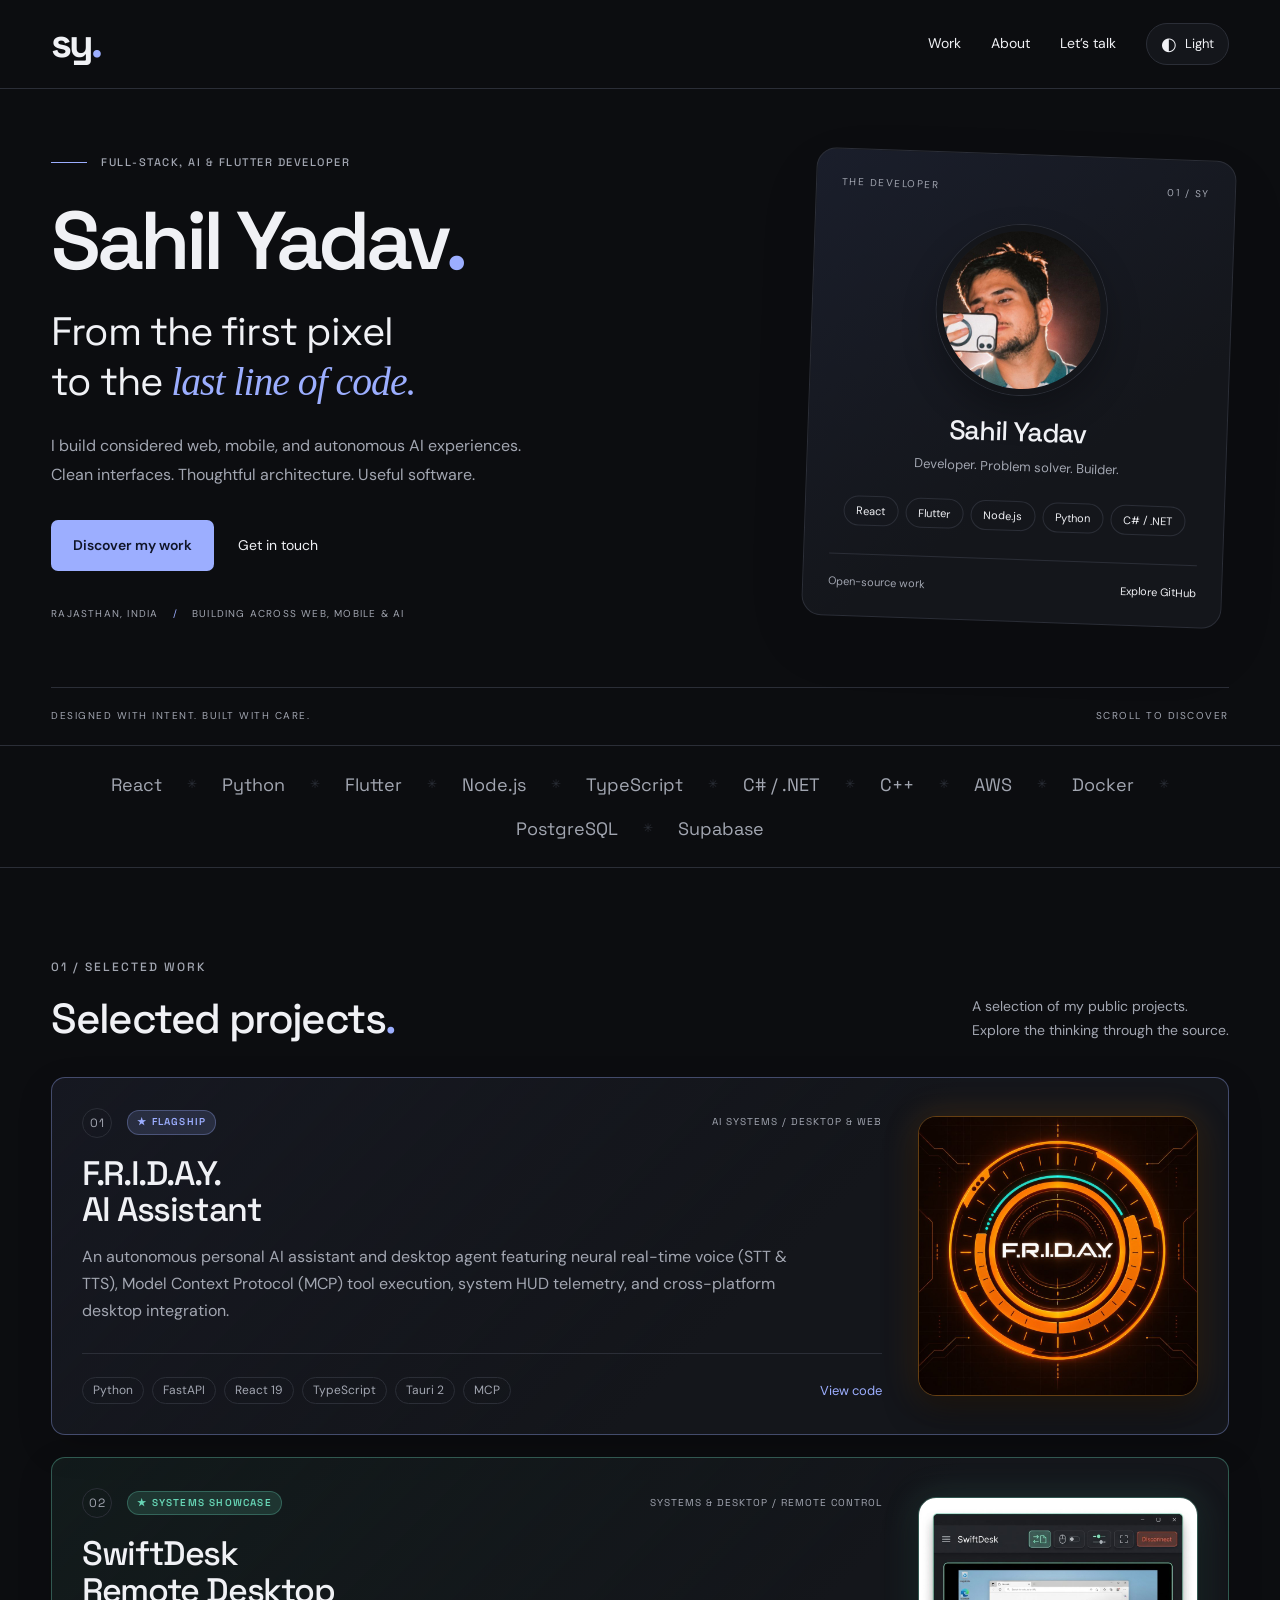
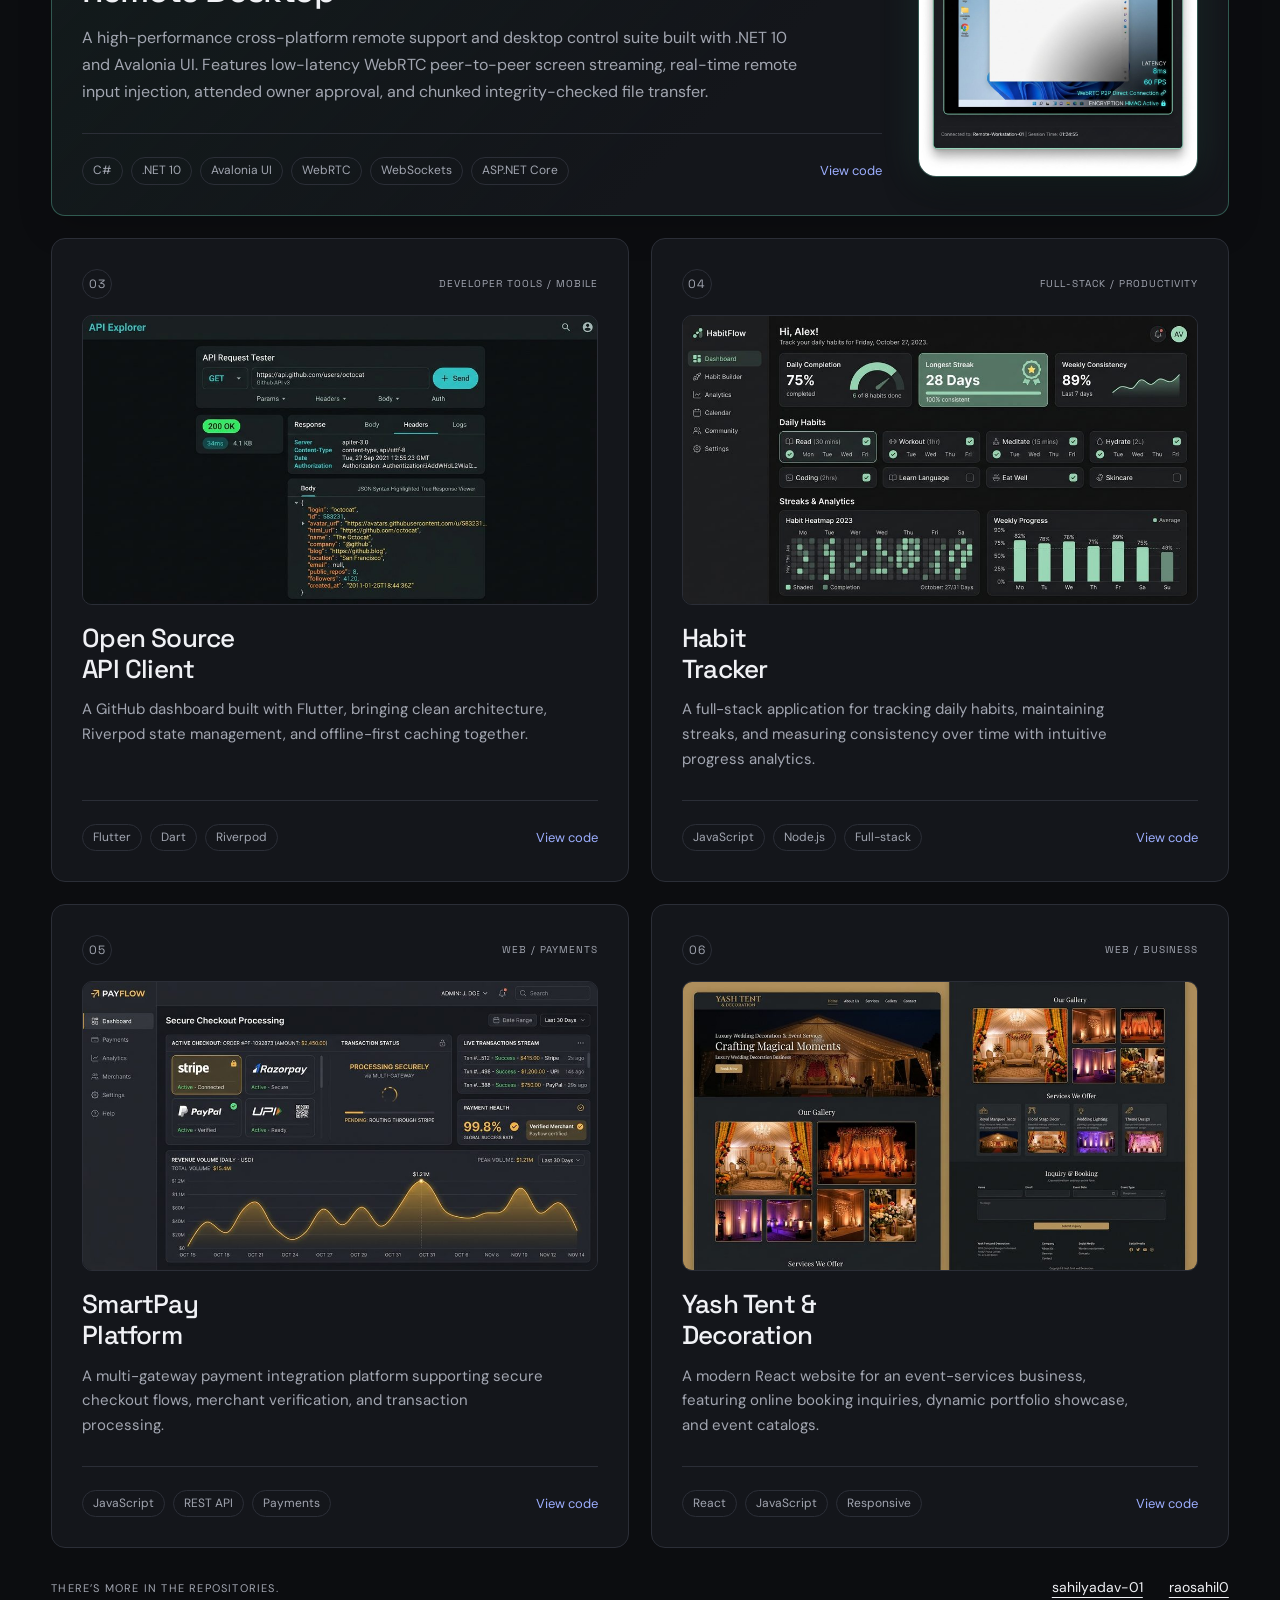
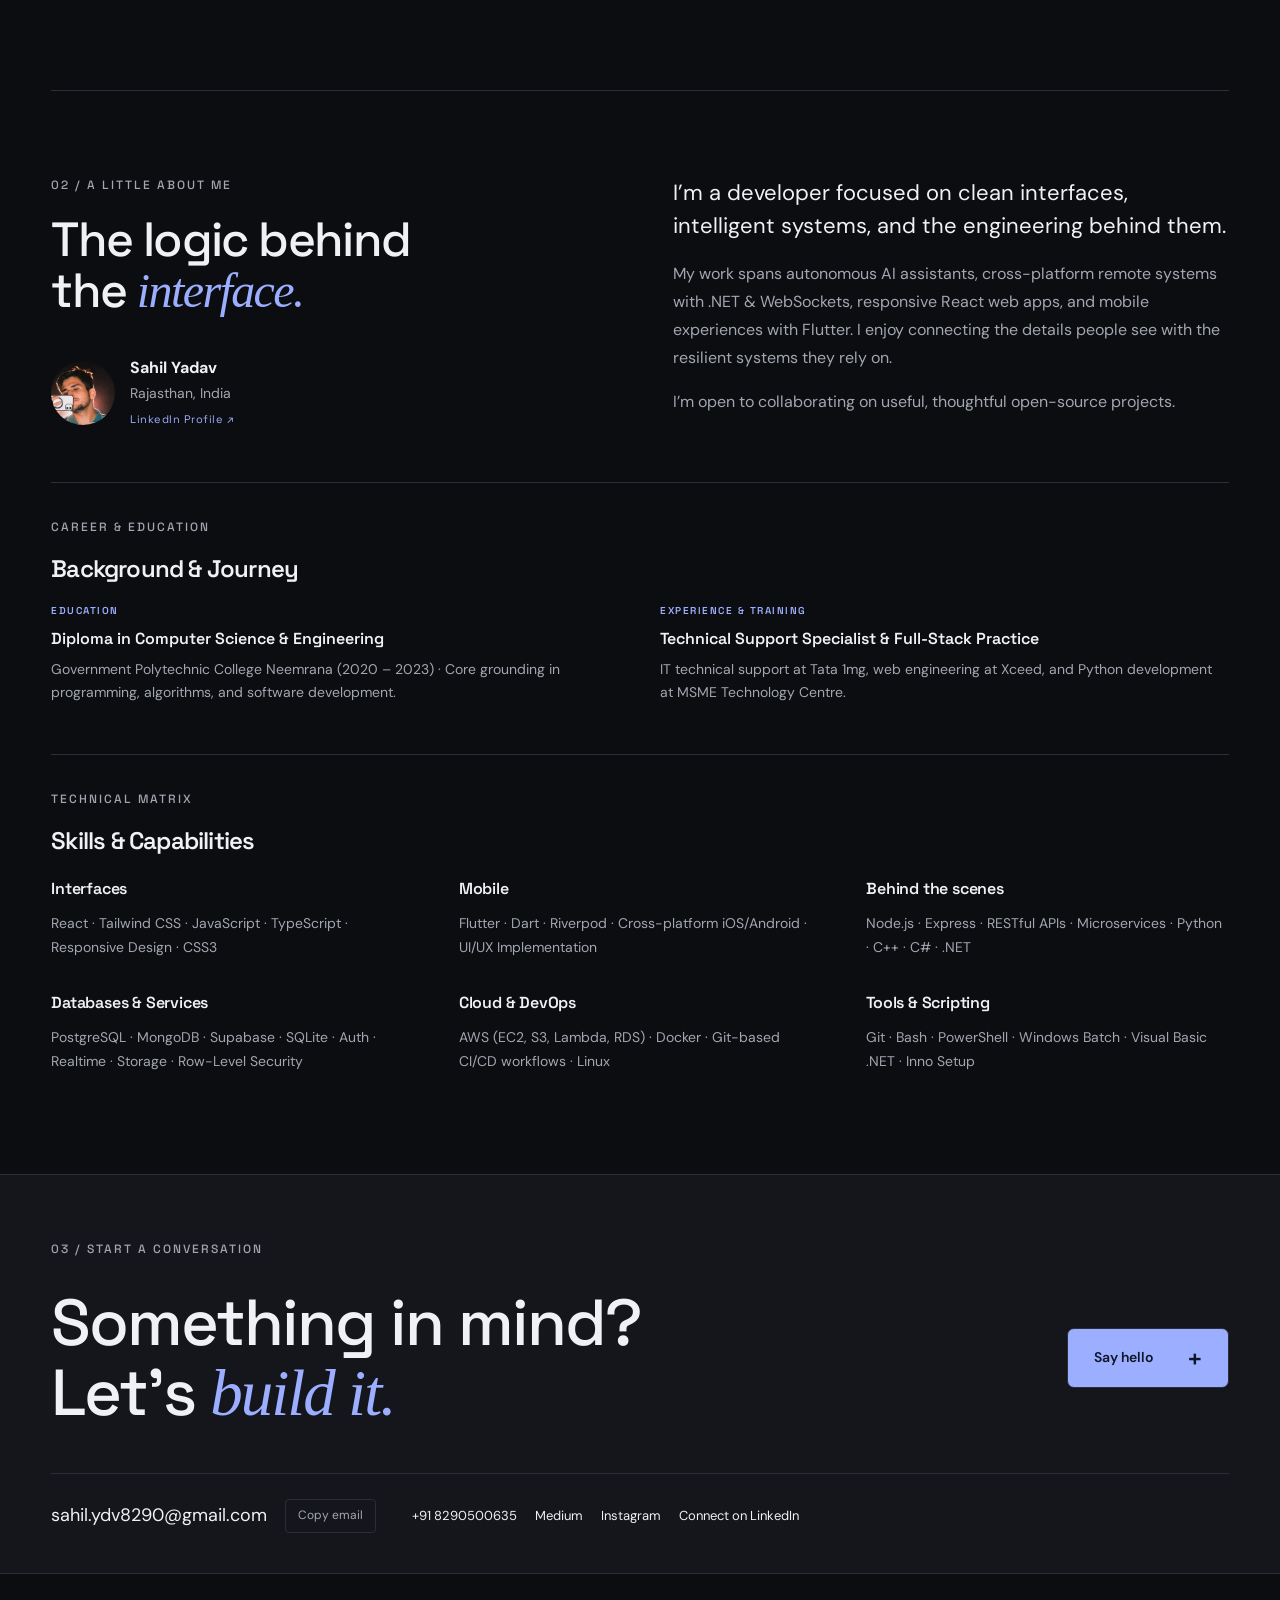
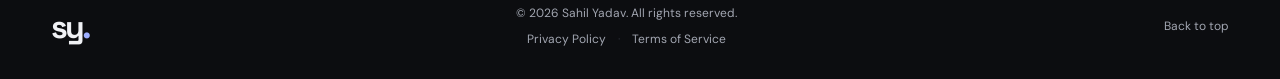
==== commit 42f787e6: "feat: add privacy policy and terms of service pages with footer links" ====
--- a/index.html
+++ b/index.html
@@ -300,7 +300,18 @@
     </section>
     <section id="contact" class="contact" aria-labelledby="contact-title"><div class="wrap"><p class="eyebrow">03 / START A CONVERSATION</p><div class="contact-heading"><h2 id="contact-title">Something in mind?<br>Let’s <span class="serif">build it.</span></h2><a class="contact-button" href="https://mail.google.com/mail/?view=cm&fs=1&to=sahil.ydv8290@gmail.com" target="_blank" rel="noopener noreferrer">Say hello <span aria-hidden="true">+</span></a></div><div class="contact-bottom"><a class="email" href="https://mail.google.com/mail/?view=cm&fs=1&to=sahil.ydv8290@gmail.com" target="_blank" rel="noopener noreferrer">sahil.ydv8290@gmail.com</a><button id="copy-email" type="button">Copy email</button><span id="copy-status" role="status"></span><a href="tel:+918290500635">+91 8290500635</a><a href="https://medium.com/@raosahil8290" target="_blank" rel="noopener noreferrer">Medium</a><a href="https://www.instagram.com/raosahil._0/" target="_blank" rel="noopener noreferrer">Instagram</a><a class="linkedin" href="https://www.linkedin.com/in/sahil-yadav-54a984214/" target="_blank" rel="noopener noreferrer">Connect on LinkedIn</a></div></div></section>
   </main>
-  <footer class="wrap footer"><a class="logo" href="#" aria-label="Back to top">sy<span>.</span></a><span>© <span id="year">2026</span> Sahil Yadav. All rights reserved.</span><a href="#main">Back to top</a></footer>
+  <footer class="wrap footer">
+    <a class="logo" href="#" aria-label="Back to top">sy<span>.</span></a>
+    <div class="footer-meta">
+      <span>© <span id="year">2026</span> Sahil Yadav. All rights reserved.</span>
+      <nav class="legal-links" aria-label="Legal navigation">
+        <a href="privacy.html">Privacy Policy</a>
+        <span class="legal-divider" aria-hidden="true">·</span>
+        <a href="terms.html">Terms of Service</a>
+      </nav>
+    </div>
+    <a class="back-to-top" href="#main">Back to top</a>
+  </footer>
 </body>
 </html>
 
--- a/refined.css
+++ b/refined.css
@@ -91,3 +91,62 @@
 @media(max-width:760px){.wrap{width:92%}.header-bar{position:sticky;top:0;z-index:1000}.header{height:72px}nav{gap:16px}nav>a.nav-contact{display:none}.hero{padding-top:40px}.hero-layout{grid-template-columns:1fr;gap:35px;padding-bottom:40px}h1{font-size:clamp(46px,10vw,64px);letter-spacing:-2.5px}.hero-statement{font-size:30px}.hero-description{font-size:15px}.profile-card{transform:none;max-width:440px;width:100%;margin:auto}.profile-avatar{width:130px;height:130px;margin-top:20px;margin-bottom:15px}.profile-card-footer{margin-top:20px}.hero-location{font-size:9px}.hero-foot{font-size:9px}.work{padding-block:60px}.projects{grid-template-columns:1fr}.project{padding:24px}.project-title{min-height:auto}.project h3{font-size:28px}.project-symbol{min-width:75px;height:75px;font-size:28px}.project-bottom{flex-direction:row;align-items:center}.about{gap:38px;padding-block:60px}.about-top{grid-template-columns:1fr;gap:28px}.about-journey-grid{grid-template-columns:1fr;gap:20px}.skills-full{grid-template-columns:1fr;gap:25px}.contact h2{font-size:46px}.contact-heading{align-items:flex-start;flex-direction:column;gap:25px}.contact-bottom{gap:14px}.contact-bottom .email{font-size:17px}.contact-bottom .linkedin{width:auto}.contact .contact-button{padding:14px 22px}}
 @media(max-width:440px){.header{height:65px}.logo{font-size:30px}nav{gap:12px;font-size:12px}.theme-toggle{padding:6px 10px;font-size:11px}.hero h1{font-size:42px}.hero-statement{font-size:26px}.project h3{font-size:24px}.hero-actions{gap:12px;flex-direction:column;align-items:stretch}.button,.secondary-button{text-align:center;justify-content:center;padding:12px 18px}}
 @media(prefers-reduced-motion:reduce){.welcome-glow,.hello-outline,.hello-fill{animation:none}.hello-outline{stroke-dashoffset:0}.hello-fill{opacity:1}.welcome-screen{transition-duration:.2s}}
+
+/* Footer & Legal links */
+.footer{display:flex;justify-content:space-between;align-items:center;flex-wrap:wrap;gap:20px;padding-block:30px;min-height:100px}
+.footer-meta{display:flex;flex-direction:column;align-items:center;gap:6px;text-align:center}
+.footer-meta>span{font-size:12px;color:var(--muted)}
+.legal-links{display:flex;align-items:center;gap:12px;font-size:12px;color:var(--muted)}
+.legal-links a{color:var(--muted);transition:color .2s}
+.legal-links a:hover{color:var(--lime);text-decoration:none}
+.legal-divider{color:var(--line);user-select:none}
+.back-to-top{font-size:12px;color:var(--muted);transition:color .2s}
+.back-to-top:hover{color:var(--lime);text-decoration:none}
+
+/* Legal pages layout & styling */
+.legal-page{padding-top:60px;padding-bottom:100px}
+.legal-header{max-width:860px;margin:0 auto 40px}
+.legal-header .eyebrow{margin-bottom:20px}
+.legal-header h1{font-size:clamp(40px,5.5vw,70px);letter-spacing:-2.5px;margin-bottom:18px}
+.legal-header p.legal-subtitle{font-size:18px;color:var(--muted);line-height:1.6;margin-bottom:24px}
+.legal-meta-bar{display:flex;align-items:center;justify-content:space-between;gap:20px;flex-wrap:wrap;padding-block:18px;border-block:1px solid var(--line);font-size:12px;color:var(--muted)}
+.legal-meta-item strong{color:var(--text)}
+.legal-badge{display:inline-block;padding:4px 12px;border-radius:20px;background:var(--soft);border:1px solid var(--line);color:var(--lime);font-size:11px;font-family:var(--heading);letter-spacing:1px;font-weight:600}
+.legal-nav-tabs{display:flex;gap:10px;margin-top:24px;flex-wrap:wrap}
+.legal-tab{padding:8px 18px;border-radius:8px;font-size:13px;font-weight:600;color:var(--muted);background:var(--surface);border:1px solid var(--line);transition:all .2s;display:inline-flex;align-items:center;gap:8px}
+.legal-tab.active{color:var(--lime);border-color:var(--lime);background:var(--soft)}
+.legal-tab:hover:not(.active){color:var(--text);border-color:var(--lime)}
+
+.legal-content{max-width:860px;margin:0 auto;background:var(--surface);border:1px solid var(--line);border-radius:18px;padding:52px 48px;box-shadow:0 20px 50px rgba(0,0,0,0.12)}
+.legal-content section{border-bottom:1px solid var(--line);padding-bottom:34px;margin-bottom:34px}
+.legal-content section:last-child{border-bottom:none;padding-bottom:0;margin-bottom:0}
+.legal-content h2{font-size:24px;letter-spacing:-0.6px;margin-bottom:14px;color:var(--text);display:flex;align-items:center;gap:10px}
+.legal-content h2 span.section-num{color:var(--lime);font-family:var(--heading);font-size:16px;font-weight:700}
+.legal-content p{color:var(--muted);font-size:15px;line-height:1.75;margin-bottom:14px}
+.legal-content p:last-child{margin-bottom:0}
+.legal-content ul{margin:12px 0 16px 20px;padding:0;color:var(--muted);font-size:15px;line-height:1.75}
+.legal-content li{margin-bottom:8px}
+.legal-content strong{color:var(--text)}
+.legal-content a{color:var(--lime);text-decoration:underline;text-underline-offset:4px}
+.legal-content a:hover{filter:brightness(1.15)}
+.legal-notice-box{background:var(--soft);border-left:3px solid var(--lime);border-radius:0 10px 10px 0;padding:18px 22px;margin:22px 0}
+.legal-notice-box p{margin:0;font-size:14px;color:var(--text);line-height:1.65}
+.legal-contact-grid{display:grid;grid-template-columns:1fr 1fr;gap:18px;margin-top:18px}
+.legal-contact-card{background:var(--soft);border:1px solid var(--line);border-radius:10px;padding:18px}
+.legal-contact-card strong{display:block;font-size:14px;margin-bottom:6px;color:var(--text)}
+.legal-contact-card span,.legal-contact-card a{font-size:13px;color:var(--muted);word-break:break-all}
+.legal-contact-card a:hover{color:var(--lime)}
+
+@media(max-width:760px){
+  .footer{flex-direction:column;align-items:center;text-align:center;gap:16px;padding-block:32px}
+  .footer-meta{order:2}
+  .footer .logo{order:1}
+  .back-to-top{order:3}
+  .legal-page{padding-top:35px;padding-bottom:60px}
+  .legal-content{padding:30px 22px;border-radius:14px}
+  .legal-header h1{font-size:36px}
+  .legal-header p.legal-subtitle{font-size:15px}
+  .legal-content h2{font-size:20px}
+  .legal-content p, .legal-content ul{font-size:14px}
+  .legal-contact-grid{grid-template-columns:1fr;gap:12px}
+}
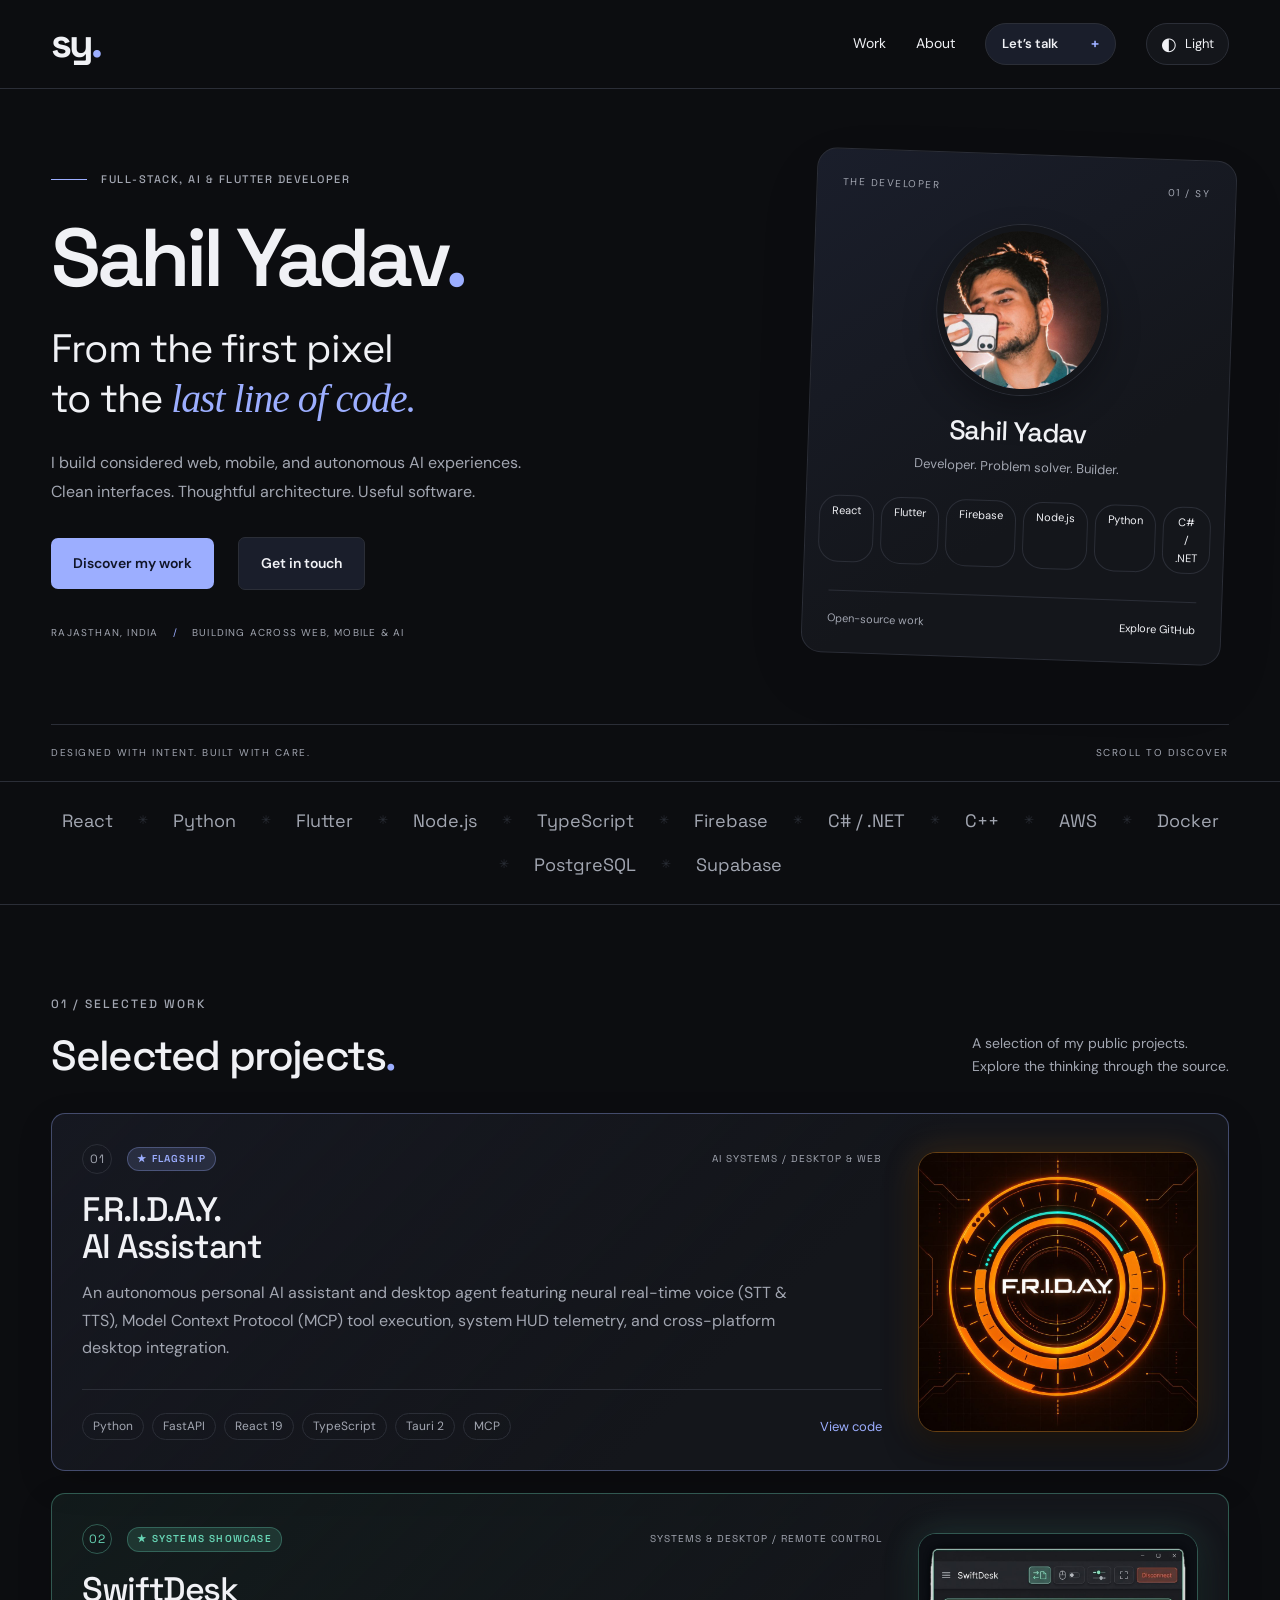
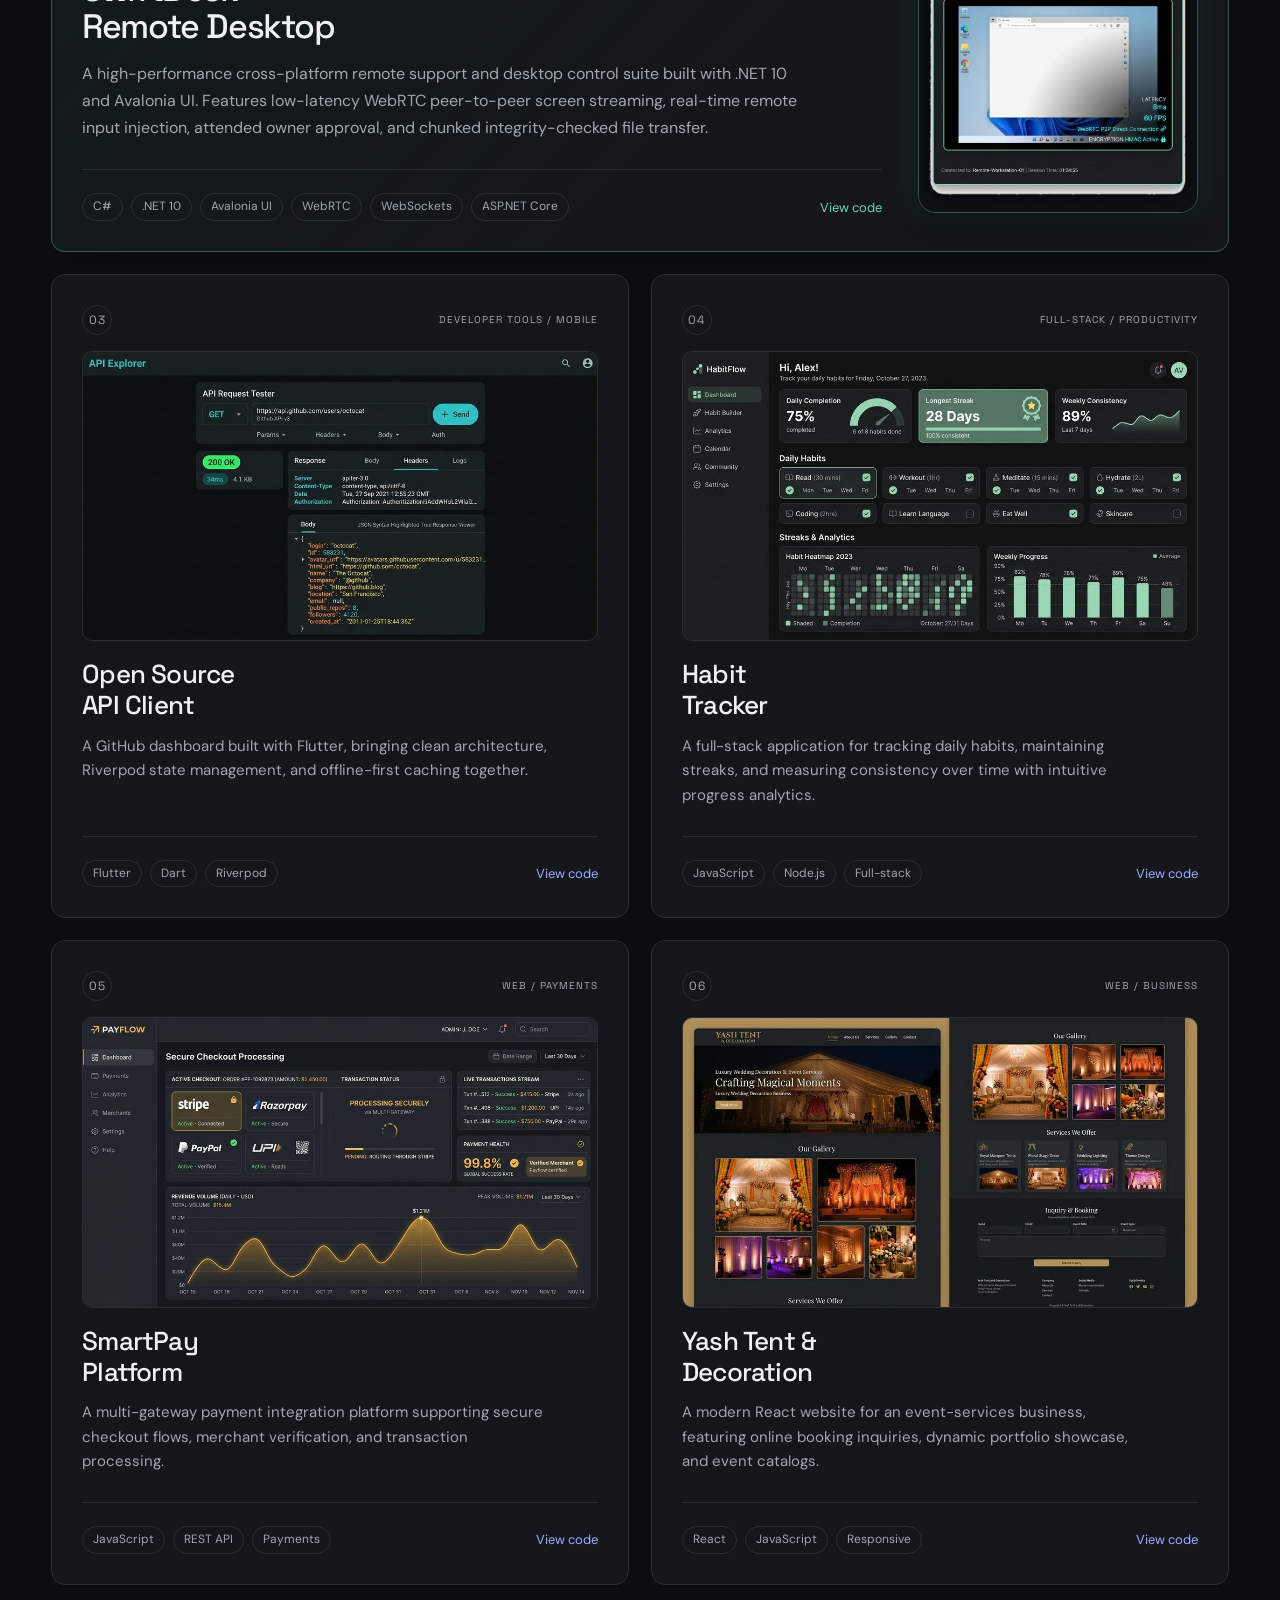
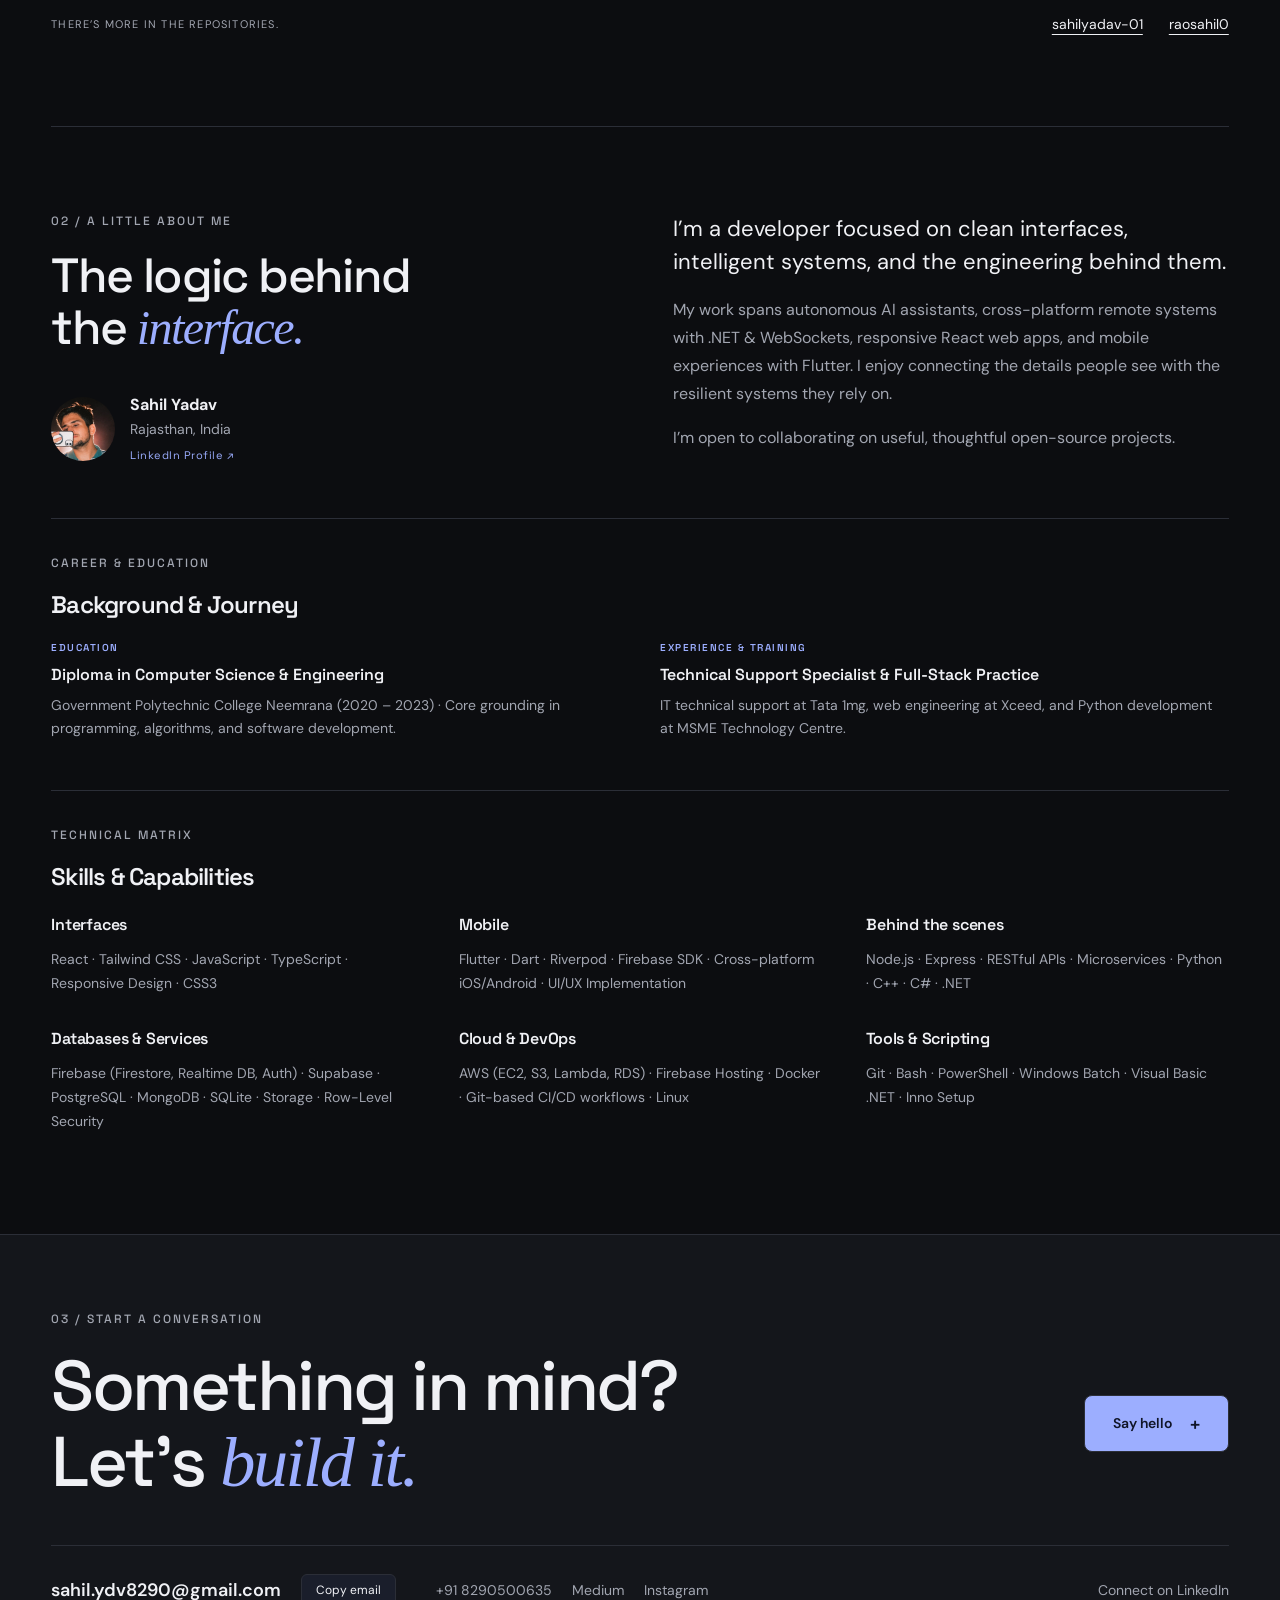
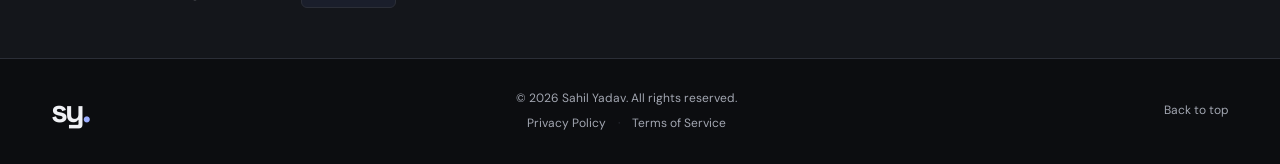
==== commit 84b54a3a: "feat: update portfolio with Firebase integrations, new metadata, and README improvements" ====
--- a/index.html
+++ b/index.html
@@ -5,10 +5,10 @@
   <meta name="viewport" content="width=device-width,initial-scale=1">
   <title>Sahil Yadav — Full-Stack, AI Systems &amp; Flutter Developer | Portfolio</title>
   <meta name="description" content="Official portfolio of Sahil Yadav — Full-Stack, AI Systems, and Flutter Developer in Rajasthan, India. Explore autonomous AI agents, SwiftDesk remote desktop, web apps, and open-source software.">
-  <meta name="keywords" content="Sahil Yadav, sahil yadav, Sahil Yadav Developer, Sahil Yadav Portfolio, Full Stack Developer, Flutter Developer, AI Engineer, Python FastAPI, React, Node.js, C# .NET, Rajasthan India">
+  <meta name="keywords" content="Sahil Yadav, sahil yadav, Sahil Yadav Developer, Sahil Yadav Portfolio, Full Stack Developer, Flutter Developer, AI Engineer, Python FastAPI, React, Node.js, Firebase, Cloud Firestore, C# .NET, Rajasthan India">
   <meta name="author" content="Sahil Yadav">
   <meta name="robots" content="index, follow, max-snippet:-1, max-image-preview:large, max-video-preview:-1">
-  <meta name="theme-color" content="#101110">
+  <meta name="theme-color" content="#0c0d10">
   <link rel="canonical" href="https://sahilyadav-portfolio.vercel.app/">
 
   <!-- Google Search Console Verification -->
@@ -61,6 +61,10 @@
           "FastAPI",
           "React",
           "Flutter",
+          "Firebase",
+          "Cloud Firestore",
+          "Firebase Auth",
+          "Firebase Hosting",
           "Node.js",
           "TypeScript",
           "C#",
@@ -118,7 +122,7 @@
   <link rel="stylesheet" href="refined.css">
   <script src="script.js?v=2" defer></script>
 </head>
-<body class="intro-active">
+<body class="intro-active" id="top">
   <div class="welcome-screen" id="welcome-screen" role="status" aria-label="Welcome. Hello." tabindex="0">
     <div class="welcome-glow welcome-glow-side" aria-hidden="true"></div>
     <div class="welcome-glow welcome-glow-bottom" aria-hidden="true"></div>
@@ -130,7 +134,7 @@
   <a class="skip" href="#main">Skip to content</a>
   <header class="header-bar" id="site-header">
     <div class="header wrap">
-      <a class="logo" href="#" aria-label="Sahil Yadav home">sy<span>.</span></a>
+      <a class="logo" href="#top" aria-label="Sahil Yadav home">sy<span>.</span></a>
       <nav aria-label="Main navigation"><a href="#work">Work</a><a href="#about">About</a><a class="nav-contact" href="#contact">Let’s talk <span aria-hidden="true">+</span></a><button class="theme-toggle" id="theme-toggle" type="button" aria-label="Switch to light theme" aria-pressed="false"><span aria-hidden="true">◐</span> <span id="theme-label">Light</span></button></nav>
     </div>
   </header>
@@ -149,12 +153,13 @@
           <div class="card-caption"><span>THE DEVELOPER</span><span>01 / SY</span></div>
           <img class="profile-avatar" src="assets/sahil-profile-cropped.jpg" alt="Portrait of Sahil Yadav" width="180" height="180" fetchpriority="high" decoding="async">
           <h2>Sahil Yadav</h2><p>Developer. Problem solver. Builder.</p>
-          <div class="profile-stack"><span>React</span><span>Flutter</span><span>Node.js</span><span>Python</span><span>C# / .NET</span></div>
+          <div class="profile-stack"><span>React</span><span>Flutter</span><span>Firebase</span><span>Node.js</span><span>Python</span><span>C# / .NET</span></div>
           <div class="profile-card-footer"><span>Open-source work</span><a href="https://github.com/sahilyadav-01" target="_blank" rel="noopener noreferrer">Explore GitHub</a></div>
         </aside>
       </div>
-      <div class="hero-foot"><span>DESIGNED WITH INTENT. BUILT WITH CARE.</span><span>SCROLL TO DISCOVER</span></div>    </section>
-    <div class="stack-strip" aria-label="Core technologies"><div class="wrap"><span>React</span><span class="asterisk" aria-hidden="true">✳</span><span>Python</span><span class="asterisk" aria-hidden="true">✳</span><span>Flutter</span><span class="asterisk" aria-hidden="true">✳</span><span>Node.js</span><span class="asterisk" aria-hidden="true">✳</span><span>TypeScript</span><span class="asterisk" aria-hidden="true">✳</span><span>C# / .NET</span><span class="asterisk" aria-hidden="true">✳</span><span>C++</span><span class="asterisk" aria-hidden="true">✳</span><span>AWS</span><span class="asterisk" aria-hidden="true">✳</span><span>Docker</span><span class="asterisk" aria-hidden="true">✳</span><span>PostgreSQL</span><span class="asterisk" aria-hidden="true">✳</span><span>Supabase</span></div></div>
+      <div class="hero-foot"><span>DESIGNED WITH INTENT. BUILT WITH CARE.</span><span class="scroll-note">SCROLL TO DISCOVER</span></div>
+    </section>
+    <div class="stack-strip" aria-label="Core technologies"><div class="wrap"><span>React</span><span class="asterisk" aria-hidden="true">✳</span><span>Python</span><span class="asterisk" aria-hidden="true">✳</span><span>Flutter</span><span class="asterisk" aria-hidden="true">✳</span><span>Node.js</span><span class="asterisk" aria-hidden="true">✳</span><span>TypeScript</span><span class="asterisk" aria-hidden="true">✳</span><span>Firebase</span><span class="asterisk" aria-hidden="true">✳</span><span>C# / .NET</span><span class="asterisk" aria-hidden="true">✳</span><span>C++</span><span class="asterisk" aria-hidden="true">✳</span><span>AWS</span><span class="asterisk" aria-hidden="true">✳</span><span>Docker</span><span class="asterisk" aria-hidden="true">✳</span><span>PostgreSQL</span><span class="asterisk" aria-hidden="true">✳</span><span>Supabase</span></div></div>
     <section id="work" class="work wrap" aria-labelledby="work-title">
       <div class="section-head"><div><p class="eyebrow">01 / SELECTED WORK</p><h2 id="work-title">Selected projects<span class="lime">.</span></h2></div><p>A selection of my public projects.<br>Explore the thinking through the source.</p></div>
       <div class="projects">
@@ -272,17 +277,17 @@
             </div>
             <div class="skill-group">
               <h4>Databases &amp; Services</h4>
-              <p>PostgreSQL · MongoDB · Supabase · SQLite · Auth · Realtime · Storage · Row-Level Security</p>
+              <p>Firebase (Firestore, Realtime DB, Auth) · Supabase · PostgreSQL · MongoDB · SQLite · Storage · Row-Level Security</p>
             </div>
           </div>
           <div class="skill-col">
             <div class="skill-group">
               <h4>Mobile</h4>
-              <p>Flutter · Dart · Riverpod · Cross-platform iOS/Android · UI/UX Implementation</p>
+              <p>Flutter · Dart · Riverpod · Firebase SDK · Cross-platform iOS/Android · UI/UX Implementation</p>
             </div>
             <div class="skill-group">
               <h4>Cloud &amp; DevOps</h4>
-              <p>AWS (EC2, S3, Lambda, RDS) · Docker · Git-based CI/CD workflows · Linux</p>
+              <p>AWS (EC2, S3, Lambda, RDS) · Firebase Hosting · Docker · Git-based CI/CD workflows · Linux</p>
             </div>
           </div>
           <div class="skill-col">
@@ -298,10 +303,28 @@
         </div>
       </div>
     </section>
-    <section id="contact" class="contact" aria-labelledby="contact-title"><div class="wrap"><p class="eyebrow">03 / START A CONVERSATION</p><div class="contact-heading"><h2 id="contact-title">Something in mind?<br>Let’s <span class="serif">build it.</span></h2><a class="contact-button" href="https://mail.google.com/mail/?view=cm&fs=1&to=sahil.ydv8290@gmail.com" target="_blank" rel="noopener noreferrer">Say hello <span aria-hidden="true">+</span></a></div><div class="contact-bottom"><a class="email" href="https://mail.google.com/mail/?view=cm&fs=1&to=sahil.ydv8290@gmail.com" target="_blank" rel="noopener noreferrer">sahil.ydv8290@gmail.com</a><button id="copy-email" type="button">Copy email</button><span id="copy-status" role="status"></span><a href="tel:+918290500635">+91 8290500635</a><a href="https://medium.com/@raosahil8290" target="_blank" rel="noopener noreferrer">Medium</a><a href="https://www.instagram.com/raosahil._0/" target="_blank" rel="noopener noreferrer">Instagram</a><a class="linkedin" href="https://www.linkedin.com/in/sahil-yadav-54a984214/" target="_blank" rel="noopener noreferrer">Connect on LinkedIn</a></div></div></section>
+
+    <section id="contact" class="contact" aria-labelledby="contact-title">
+      <div class="wrap">
+        <p class="eyebrow">03 / START A CONVERSATION</p>
+        <div class="contact-heading">
+          <h2 id="contact-title">Something in mind?<br>Let’s <span class="serif">build it.</span></h2>
+          <a class="contact-button" href="mailto:sahil.ydv8290@gmail.com">Say hello <span aria-hidden="true">+</span></a>
+        </div>
+        <div class="contact-bottom">
+          <a class="email" href="mailto:sahil.ydv8290@gmail.com">sahil.ydv8290@gmail.com</a>
+          <button id="copy-email" type="button" aria-label="Copy email address to clipboard">Copy email</button>
+          <span id="copy-status" role="status" aria-live="polite"></span>
+          <a href="tel:+918290500635">+91 8290500635</a>
+          <a href="https://medium.com/@raosahil8290" target="_blank" rel="noopener noreferrer">Medium</a>
+          <a href="https://www.instagram.com/raosahil._0/" target="_blank" rel="noopener noreferrer">Instagram</a>
+          <a class="linkedin" href="https://www.linkedin.com/in/sahil-yadav-54a984214/" target="_blank" rel="noopener noreferrer">Connect on LinkedIn</a>
+        </div>
+      </div>
+    </section>
   </main>
   <footer class="wrap footer">
-    <a class="logo" href="#" aria-label="Back to top">sy<span>.</span></a>
+    <a class="logo" href="#top" aria-label="Back to top">sy<span>.</span></a>
     <div class="footer-meta">
       <span>© <span id="year">2026</span> Sahil Yadav. All rights reserved.</span>
       <nav class="legal-links" aria-label="Legal navigation">
@@ -310,7 +333,7 @@
         <a href="terms.html">Terms of Service</a>
       </nav>
     </div>
-    <a class="back-to-top" href="#main">Back to top</a>
+    <a class="back-to-top" href="#top">Back to top</a>
   </footer>
 </body>
 </html>
--- a/refined.css
+++ b/refined.css
@@ -26,7 +26,9 @@
 .theme-toggle{display:flex;align-items:center;gap:8px;color:var(--text);border:1px solid var(--line);border-radius:30px;padding:9px 14px;background:var(--surface);cursor:pointer;font-size:13px}
 .theme-toggle:hover{border-color:var(--lime)}
 .theme-toggle>span:first-child{font-size:18px;line-height:1}
-.nav-contact{border:0;padding:0}.nav-contact span{display:none}
+.nav-contact{display:inline-flex;align-items:center;gap:8px;border:1px solid var(--line);padding:8px 16px;border-radius:30px;font-size:13px;font-weight:600;color:var(--text);background:var(--soft);transition:all .2s ease}
+.nav-contact:hover{border-color:var(--lime);color:var(--lime);text-decoration:none}
+.nav-contact span{color:var(--lime);font-size:14px;font-weight:700}
 .hero{padding-top:65px}
 .hero-layout{display:grid;grid-template-columns:minmax(0,1.4fr) minmax(320px,420px);gap:70px;align-items:center;padding-bottom:65px}
 .hero .eyebrow{font-size:11px;letter-spacing:1.5px;color:var(--muted);margin-bottom:26px}
@@ -34,7 +36,11 @@
 .hero-statement{font-family:var(--heading);font-size:clamp(27px,3.1vw,42px);line-height:1.25;letter-spacing:-1px;margin-bottom:25px}
 .hero-statement .serif{color:var(--lime)}
 .hero-description{font-size:16px;color:var(--muted);line-height:1.8;margin-bottom:30px}
-.hero-actions{display:flex;align-items:center;gap:24px}.button{background:var(--lime);color:var(--accent-ink);border-radius:7px;padding:14px 22px;font-size:14px}.button:hover{background:var(--lime);filter:brightness(1.08)}.secondary-button{font-size:14px}
+.hero-actions{display:flex;align-items:center;gap:24px}
+.button{background:var(--lime);color:var(--accent-ink);border-radius:7px;padding:14px 22px;font-size:14px;font-weight:600;transition:all .2s}
+.button:hover{background:var(--lime);filter:brightness(1.08);transform:translateY(-1px)}
+.secondary-button{display:inline-flex;align-items:center;justify-content:center;font-size:14px;font-weight:600;padding:14px 22px;border:1px solid var(--line);border-radius:7px;color:var(--text);background:var(--soft);transition:all .2s ease}
+.secondary-button:hover{border-color:var(--lime);color:var(--lime);text-decoration:none;background:var(--surface);transform:translateY(-1px)}
 .hero-location{font-size:10px;letter-spacing:1.2px;color:var(--muted);margin-top:35px}.hero-location span{padding:0 10px;color:var(--lime)}
 .profile-card{border:1px solid var(--line);border-radius:20px;padding:25px;background:linear-gradient(145deg,var(--soft),var(--surface) 65%);text-align:center;box-shadow:0 25px 65px #00000012;transform:rotate(2deg)}
 .card-caption{display:flex;justify-content:space-between;font-size:10px;letter-spacing:1.5px;color:var(--muted)}
@@ -46,7 +52,12 @@
 .hero-foot{font-size:10px;padding-block:20px}
 .stack-strip{background:transparent}.stack-strip .wrap{font-size:18px;color:var(--muted);padding-block:24px;flex-wrap:wrap;justify-content:center;gap:14px 25px}.stack-strip .asterisk{font-size:12px;color:var(--line)}
 .work{padding-block:90px}.section-head{margin-bottom:35px}h2{font-size:42px;letter-spacing:-1.6px}
-.projects{gap:22px}.project{background:var(--surface);border:1px solid var(--line);border-radius:14px;padding:30px;position:relative;overflow:hidden}.project:hover{border-color:var(--lime);transform:translateY(-4px)}.project.featured{background:linear-gradient(135deg,rgba(156,174,255,0.07),var(--surface) 60%);border-color:rgba(156,174,255,0.35);box-shadow:0 12px 35px rgba(0,0,0,0.15)}html[data-theme="light"] .project.featured{background:linear-gradient(135deg,rgba(68,93,213,0.06),var(--surface) 60%);border-color:rgba(68,93,213,0.3);box-shadow:0 12px 30px rgba(68,93,213,0.08)}@media(min-width:761px){.project.featured{grid-column:1 / -1}.project.featured .project-title{min-height:120px}.project.featured>p{max-width:760px;font-size:16px}}.project:nth-child(2).featured{background:linear-gradient(135deg,rgba(103,213,181,0.07),var(--surface) 60%);border-color:rgba(103,213,181,0.35)}html[data-theme="light"] .project:nth-child(2).featured{background:linear-gradient(135deg,rgba(30,123,100,0.06),var(--surface) 60%);border-color:rgba(30,123,100,0.3)}.project:nth-child(2) .featured-badge{background:rgba(103,213,181,0.15);color:#67d5b5;border-color:rgba(103,213,181,0.3)}html[data-theme="light"] .project:nth-child(2) .featured-badge{background:rgba(30,123,100,0.1);color:#1e7b64;border-color:rgba(30,123,100,0.25)}
+.projects{gap:22px}.project{background:var(--surface);border:1px solid var(--line);border-radius:14px;padding:30px;position:relative;overflow:hidden}.project:hover{border-color:var(--lime);transform:translateY(-4px)}.project.featured{background:linear-gradient(135deg,rgba(156,174,255,0.07),var(--surface) 60%);border-color:rgba(156,174,255,0.35);box-shadow:0 12px 35px rgba(0,0,0,0.15)}html[data-theme="light"] .project.featured{background:linear-gradient(135deg,rgba(68,93,213,0.06),var(--surface) 60%);border-color:rgba(68,93,213,0.3);box-shadow:0 12px 30px rgba(68,93,213,0.08)}@media(min-width:761px){.project.featured{grid-column:1 / -1}.project.featured .project-title{min-height:120px}.project.featured>p{max-width:760px;font-size:16px}}.project:nth-child(2).featured{background:linear-gradient(135deg,rgba(103,213,181,0.07),var(--surface) 60%);border-color:rgba(103,213,181,0.35)}html[data-theme="light"] .project:nth-child(2).featured{background:linear-gradient(135deg,rgba(30,123,100,0.06),var(--surface) 60%);border-color:rgba(30,123,100,0.3)}.project:nth-child(2) .featured-badge{background:rgba(103,213,181,0.15);color:#67d5b5;border-color:rgba(103,213,181,0.3)}
+html[data-theme="light"] .project:nth-child(2) .featured-badge{background:rgba(30,123,100,0.1);color:#1e7b64;border-color:rgba(30,123,100,0.25)}
+.project:nth-child(2) .project-index{color:#67d5b5;border-color:rgba(103,213,181,0.35)}
+.project:nth-child(2) .project-bottom a{color:#67d5b5}
+.project:nth-child(2) .project-bottom a:hover{color:#a2ebd6}
+html[data-theme="light"] .project:nth-child(2) .project-bottom a{color:#1e7b64}
 .project.has-media{display:grid;grid-template-columns:minmax(0,1.55fr) minmax(220px,280px);gap:36px;align-items:center}
 .project.has-media .project-main{display:flex;flex-direction:column;height:100%}
 .project.has-media .project-main>p{font-size:16px;color:var(--muted);line-height:1.7;margin-bottom:28px;max-width:720px}
@@ -86,9 +97,28 @@
 .skill-col{display:flex;flex-direction:column;gap:30px}
 .skill-group h4{font-size:16px;font-family:var(--heading);letter-spacing:-0.2px;margin:0 0 10px;color:var(--text);font-weight:600}
 .skill-group p{font-size:14px;color:var(--muted);line-height:1.7;margin:0}
-.contact{background:var(--surface);color:var(--text);border-block:1px solid var(--line);padding-block:65px 40px}.contact .eyebrow{color:var(--muted)}.contact h2{font-size:65px;letter-spacing:-2px}.contact h2 .serif{color:var(--lime)}.contact-button{border-color:var(--line);background:var(--lime);color:var(--accent-ink);border-radius:7px;font-size:14px}.contact-button:hover{background:var(--lime);filter:brightness(1.08)}.contact-bottom{border-color:var(--line);gap:18px}.contact-bottom>a{font-size:13px}.contact-bottom .email{font-size:18px}.contact button{border-color:var(--line);color:var(--muted)}.contact button:hover{background:var(--soft)}.contact a:focus-visible,.contact button:focus-visible{outline-color:var(--lime)}.linkedin{margin-left:0}.footer{min-height:100px}
+/* Contact Section */
+.contact{background:var(--surface);color:var(--text);border-block:1px solid var(--line);padding-block:75px 50px}
+.contact .eyebrow{color:var(--muted);margin-bottom:20px}
+.contact-heading{display:flex;align-items:center;justify-content:space-between;gap:30px}
+.contact h2{font-size:clamp(46px,5.5vw,72px);letter-spacing:-2.5px;margin:0}
+.contact h2 .serif{color:var(--lime)}
+.contact-button{border:1px solid var(--line);background:var(--lime);color:var(--accent-ink);border-radius:8px;padding:16px 28px;font-size:14px;font-weight:600;display:inline-flex;align-items:center;gap:18px;white-space:nowrap;transition:all .2s ease}
+.contact-button:hover{filter:brightness(1.08);transform:translateY(-1px);text-decoration:none}
+.contact-button span{font-size:18px;line-height:1}
+
+.contact-bottom{margin-top:45px;padding-top:28px;border-top:1px solid var(--line);display:flex;align-items:center;gap:20px;flex-wrap:wrap}
+.contact-bottom .email{font-size:18px;font-weight:600;color:var(--text);transition:color .2s}
+.contact-bottom .email:hover{color:var(--lime);text-decoration:none}
+#copy-email{background:var(--soft);color:var(--text);border:1px solid var(--line);border-radius:6px;padding:6px 14px;font-size:12px;cursor:pointer;transition:all .2s}
+#copy-email:hover,#copy-email.is-copied{background:var(--lime);color:var(--accent-ink);border-color:var(--lime)}
+#copy-status{font-size:12px;color:var(--lime);font-weight:500}
+.contact-bottom>a{font-size:14px;color:var(--muted);transition:color .2s}
+.contact-bottom>a:hover{color:var(--lime);text-decoration:none}
+.linkedin{margin-left:auto}
+.footer{min-height:100px}
 @media(max-width:1000px){.wrap{width:92%}.hero-layout{grid-template-columns:1fr;gap:35px}.hero-location{line-height:1.8}.profile-card{padding:20px;max-width:440px;margin:auto}.project-title{gap:15px}.project-symbol{min-width:60px;height:60px;font-size:24px}.project h3{font-size:27px}.skills-full{grid-template-columns:repeat(2,1fr);gap:30px}}
-@media(max-width:760px){.wrap{width:92%}.header-bar{position:sticky;top:0;z-index:1000}.header{height:72px}nav{gap:16px}nav>a.nav-contact{display:none}.hero{padding-top:40px}.hero-layout{grid-template-columns:1fr;gap:35px;padding-bottom:40px}h1{font-size:clamp(46px,10vw,64px);letter-spacing:-2.5px}.hero-statement{font-size:30px}.hero-description{font-size:15px}.profile-card{transform:none;max-width:440px;width:100%;margin:auto}.profile-avatar{width:130px;height:130px;margin-top:20px;margin-bottom:15px}.profile-card-footer{margin-top:20px}.hero-location{font-size:9px}.hero-foot{font-size:9px}.work{padding-block:60px}.projects{grid-template-columns:1fr}.project{padding:24px}.project-title{min-height:auto}.project h3{font-size:28px}.project-symbol{min-width:75px;height:75px;font-size:28px}.project-bottom{flex-direction:row;align-items:center}.about{gap:38px;padding-block:60px}.about-top{grid-template-columns:1fr;gap:28px}.about-journey-grid{grid-template-columns:1fr;gap:20px}.skills-full{grid-template-columns:1fr;gap:25px}.contact h2{font-size:46px}.contact-heading{align-items:flex-start;flex-direction:column;gap:25px}.contact-bottom{gap:14px}.contact-bottom .email{font-size:17px}.contact-bottom .linkedin{width:auto}.contact .contact-button{padding:14px 22px}}
+@media(max-width:760px){.wrap{width:92%}.header-bar{position:sticky;top:0;z-index:1000}.header{height:72px}nav{gap:16px}nav>a.nav-contact{display:none}.hero{padding-top:40px}.hero-layout{grid-template-columns:1fr;gap:35px;padding-bottom:40px}h1{font-size:clamp(46px,10vw,64px);letter-spacing:-2.5px}.hero-statement{font-size:30px}.hero-description{font-size:15px}.profile-card{transform:none;max-width:440px;width:100%;margin:auto}.profile-avatar{width:130px;height:130px;margin-top:20px;margin-bottom:15px}.profile-card-footer{margin-top:20px}.hero-location{font-size:9px}.hero-foot{font-size:9px}.work{padding-block:60px}.projects{grid-template-columns:1fr}.project{padding:24px}.project-title{min-height:auto}.project h3{font-size:28px}.project-symbol{min-width:75px;height:75px;font-size:28px}.project-bottom{flex-direction:row;align-items:center}.about{gap:38px;padding-block:60px}.about-top{grid-template-columns:1fr;gap:28px}.about-journey-grid{grid-template-columns:1fr;gap:20px}.skills-full{grid-template-columns:1fr;gap:25px}.contact{padding-block:50px 35px}.contact-heading{align-items:flex-start;flex-direction:column;gap:25px}.contact h2{font-size:42px}.contact-bottom{gap:14px;margin-top:30px;padding-top:20px}.linkedin{margin-left:0;width:100%}}
 @media(max-width:440px){.header{height:65px}.logo{font-size:30px}nav{gap:12px;font-size:12px}.theme-toggle{padding:6px 10px;font-size:11px}.hero h1{font-size:42px}.hero-statement{font-size:26px}.project h3{font-size:24px}.hero-actions{gap:12px;flex-direction:column;align-items:stretch}.button,.secondary-button{text-align:center;justify-content:center;padding:12px 18px}}
 @media(prefers-reduced-motion:reduce){.welcome-glow,.hello-outline,.hello-fill{animation:none}.hello-outline{stroke-dashoffset:0}.hello-fill{opacity:1}.welcome-screen{transition-duration:.2s}}
 
